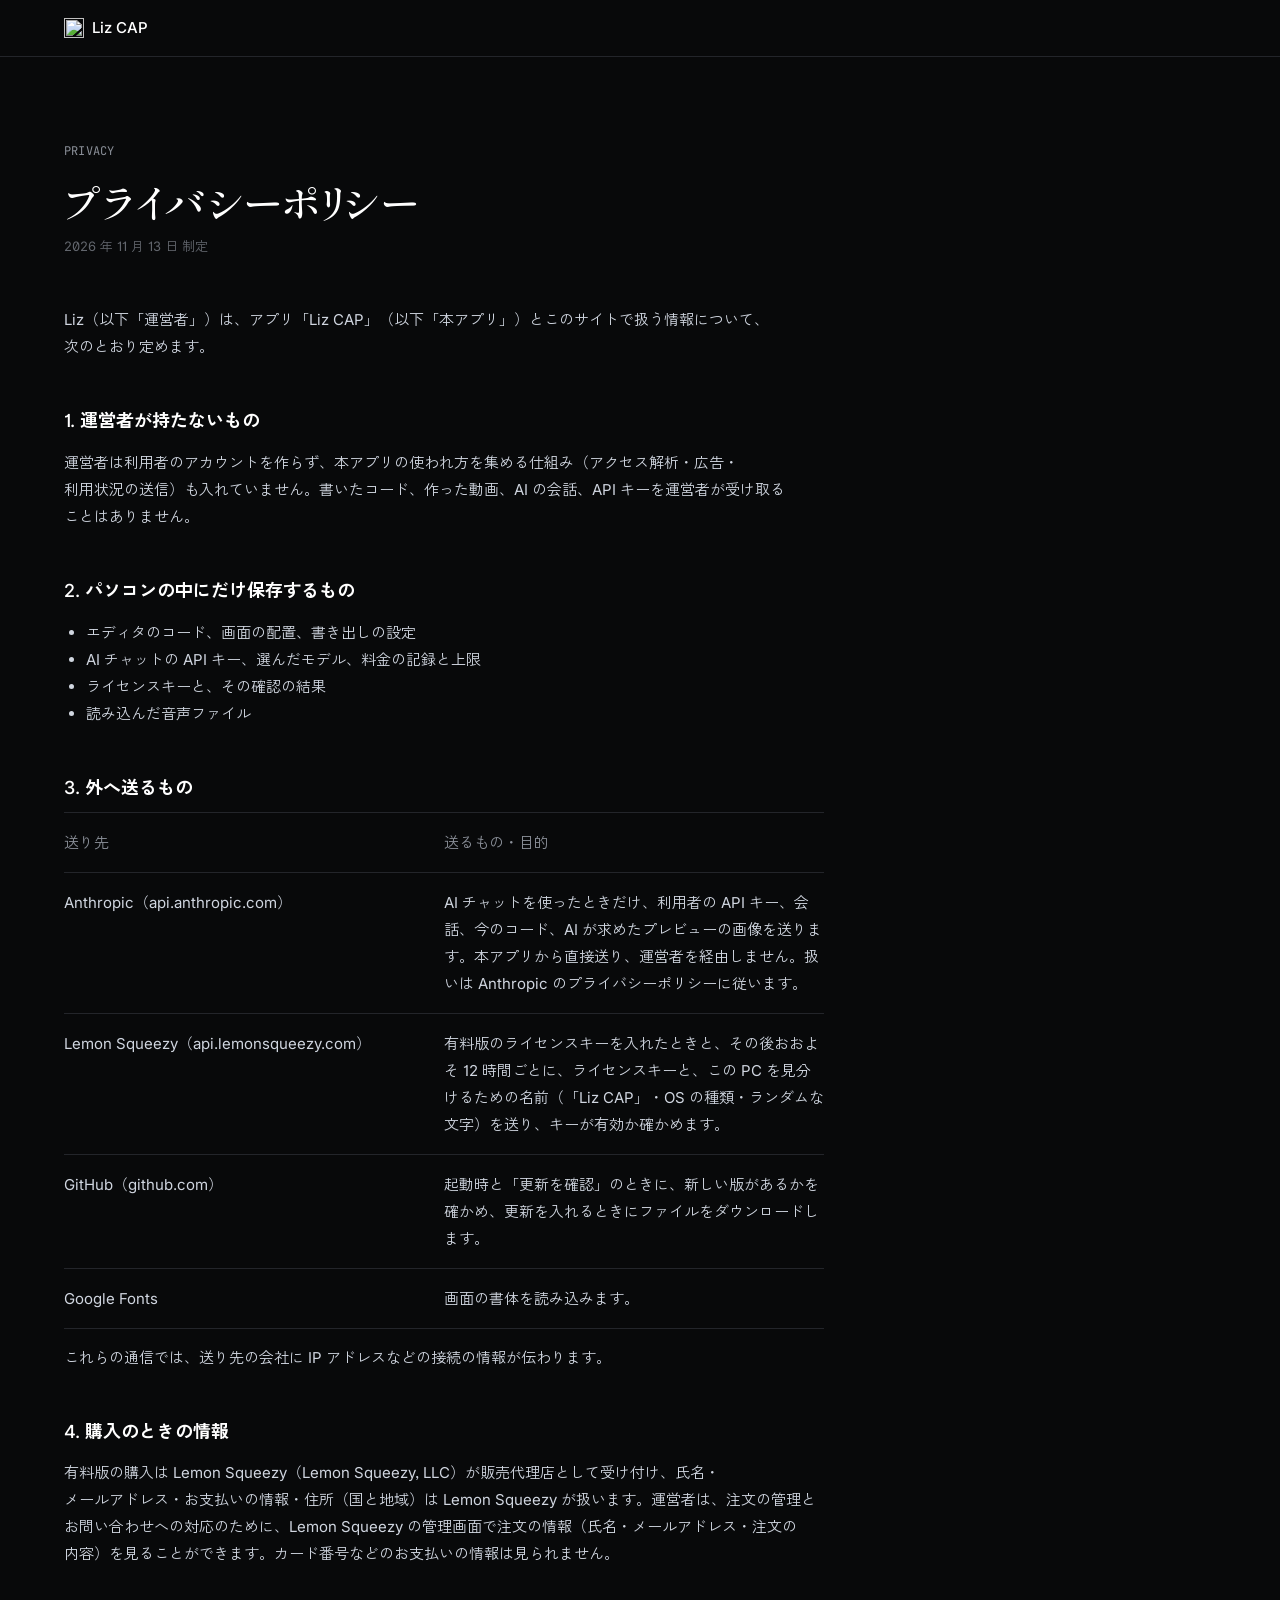
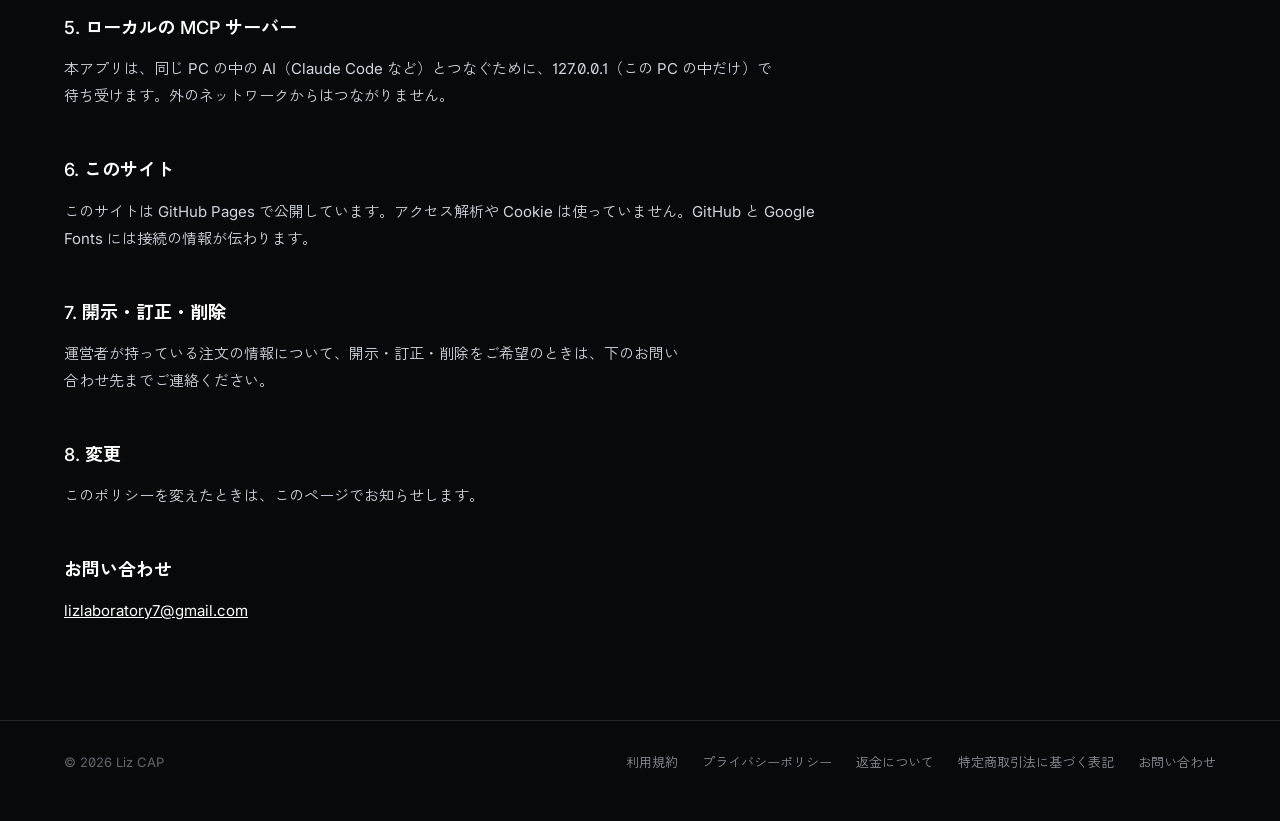
==== privacy.html @ 3ac9c541 "Update the site pooh9135/liz-code@2403e61d37c8bce7cf808c0dbe6a0fc1b975b790" ====
<!doctype html>
<html lang="ja">
<head>
  <meta charset="utf-8">
  <meta name="viewport" content="width=device-width, initial-scale=1">
  <title>プライバシーポリシー — Liz CAP</title>
  <link rel="icon" href="icon.png">
  <link rel="preconnect" href="https://fonts.googleapis.com">
  <link rel="preconnect" href="https://fonts.gstatic.com" crossorigin>
  <link href="https://fonts.googleapis.com/css2?family=Inter:wght@300..700&family=JetBrains+Mono:wght@400&family=Shippori+Mincho:wght@500&family=Zen+Kaku+Gothic+New:wght@400;500&display=swap" rel="stylesheet">
  <link rel="stylesheet" href="ui/tokens.css">
  <link rel="stylesheet" href="ui/components.css">
  <link rel="stylesheet" href="site.css">
</head>
<body>
  <header class="top">
    <div class="wrap">
      <a class="brand" href="./"><img src="icon.png" alt="">Liz CAP</a>
    </div>
  </header>
  <main class="wrap">
    <article class="doc">
      <span class="eyebrow">Privacy</span>
      <h1>プライバシーポリシー</h1>
      <p class="updated">2026 年 11 月 13 日 制定</p>
      <p>Liz（以下「運営者」）は、アプリ「Liz CAP」（以下「本アプリ」）とこのサイトで扱う情報について、次のとおり定めます。</p>

      <h2>1. 運営者が持たないもの</h2>
      <p>運営者は利用者のアカウントを作らず、本アプリの使われ方を集める仕組み（アクセス解析・広告・利用状況の送信）も入れていません。書いたコード、作った動画、AI の会話、API キーを運営者が受け取ることはありません。</p>

      <h2>2. パソコンの中にだけ保存するもの</h2>
      <ul>
        <li>エディタのコード、画面の配置、書き出しの設定</li>
        <li>AI チャットの API キー、選んだモデル、料金の記録と上限</li>
        <li>ライセンスキーと、その確認の結果</li>
        <li>読み込んだ音声ファイル</li>
      </ul>

      <h2>3. 外へ送るもの</h2>
      <table>
        <tr><th>送り先</th><th>送るもの・目的</th></tr>
        <tr><td>Anthropic（api.anthropic.com）</td><td>AI チャットを使ったときだけ、利用者の API キー、会話、今のコード、AI が求めたプレビューの画像を送ります。本アプリから直接送り、運営者を経由しません。扱いは Anthropic のプライバシーポリシーに従います。</td></tr>
        <tr><td>Lemon Squeezy（api.lemonsqueezy.com）</td><td>有料版のライセンスキーを入れたときと、その後おおよそ 12 時間ごとに、ライセンスキーと、この PC を見分けるための名前（「Liz CAP」・OS の種類・ランダムな文字）を送り、キーが有効か確かめます。</td></tr>
        <tr><td>GitHub（github.com）</td><td>起動時と「更新を確認」のときに、新しい版があるかを確かめ、更新を入れるときにファイルをダウンロードします。</td></tr>
        <tr><td>Google Fonts</td><td>画面の書体を読み込みます。</td></tr>
      </table>
      <p>これらの通信では、送り先の会社に IP アドレスなどの接続の情報が伝わります。</p>

      <h2>4. 購入のときの情報</h2>
      <p>有料版の購入は Lemon Squeezy（Lemon Squeezy, LLC）が販売代理店として受け付け、氏名・メールアドレス・お支払いの情報・住所（国と地域）は Lemon Squeezy が扱います。運営者は、注文の管理とお問い合わせへの対応のために、Lemon Squeezy の管理画面で注文の情報（氏名・メールアドレス・注文の内容）を見ることができます。カード番号などのお支払いの情報は見られません。</p>

      <h2>5. ローカルの MCP サーバー</h2>
      <p>本アプリは、同じ PC の中の AI（Claude Code など）とつなぐために、127.0.0.1（この PC の中だけ）で待ち受けます。外のネットワークからはつながりません。</p>

      <h2>6. このサイト</h2>
      <p>このサイトは GitHub Pages で公開しています。アクセス解析や Cookie は使っていません。GitHub と Google Fonts には接続の情報が伝わります。</p>

      <h2>7. 開示・訂正・削除</h2>
      <p>運営者が持っている注文の情報について、開示・訂正・削除をご希望のときは、下のお問い合わせ先までご連絡ください。</p>

      <h2>8. 変更</h2>
      <p>このポリシーを変えたときは、このページでお知らせします。</p>

      <h2>お問い合わせ</h2>
      <p><a href="mailto:lizlaboratory7@gmail.com">lizlaboratory7@gmail.com</a></p>
    </article>
  </main>
  <footer class="bottom">
    <div class="wrap">
      <span>© 2026 Liz CAP</span>
      <nav>
        <a href="terms.html">利用規約</a>
        <a href="privacy.html">プライバシーポリシー</a>
        <a href="refund.html">返金について</a>
        <a href="tokushoho.html">特定商取引法に基づく表記</a>
        <a href="mailto:lizlaboratory7@gmail.com">お問い合わせ</a>
      </nav>
    </div>
  </footer>
</body>
</html>
---- ui/tokens.css ----
/* Linear 風のデザイントークン（D:/Claudcode/UI/black_Linear/variables.css の写し）。
   ほぼ黒の地、紙のような白い文字、細い線。色のある部品は主ボタンのアシッドライムだけ。 */
:root {
  /* Colors */
  --color-void: #08090a;
  --color-carbon: #0f1011;
  --color-obsidian: #161718;
  --color-graphite: #23252a;
  --color-smoke: #383b3f;
  --color-ash: #62666d;
  --color-fog: #8a8f98;
  --color-mist: #d0d6e0;
  --color-bone: #e5e5e6;
  --color-paper: #ffffff;
  --color-acid-lime: #e4f222;
  --color-pulse-green: #27a644;
  --color-coral-red: #eb5757;
  --color-signal-teal: #02b8cc;
  --color-iris-violet: #6366f1;
  --color-lavender: #8b5cf6;

  /* Typography — Font Families */
  --font-inter-variable: 'Inter Variable', ui-sans-serif, system-ui, -apple-system, BlinkMacSystemFont, "Segoe UI", Roboto, sans-serif;
  --font-berkeley-mono: 'Berkeley Mono', ui-monospace, SFMono-Regular, Menlo, Monaco, Consolas, monospace;

  /* Typography — Scale */
  --text-caption: 13px;
  --leading-caption: 1.2;
  --text-body-sm: 15px;
  --leading-body-sm: 1.6;
  --tracking-body-sm: -0.165px;
  --text-body-lg: 20px;
  --leading-body-lg: 1.33;
  --tracking-body-lg: -0.24px;
  --text-subheading: 24px;
  --leading-subheading: 1.33;
  --tracking-subheading: -0.288px;
  --text-heading-sm: 32px;
  --leading-heading-sm: 1.13;
  --tracking-heading-sm: -0.704px;
  --text-heading: 48px;
  --leading-heading: 1;
  --tracking-heading: -1.056px;
  --text-heading-lg: 64px;
  --leading-heading-lg: 1;
  --tracking-heading-lg: -1.408px;
  --text-display: 72px;
  --leading-display: 1;
  --tracking-display: -1.584px;

  /* Typography — Weights */
  --font-weight-light: 300;
  --font-weight-regular: 400;
  --font-weight-w510: 510;
  --font-weight-w590: 590;

  /* Spacing */
  --spacing-unit: 4px;
  --spacing-4: 4px;
  --spacing-8: 8px;
  --spacing-12: 12px;
  --spacing-16: 16px;
  --spacing-20: 20px;
  --spacing-24: 24px;
  --spacing-28: 28px;
  --spacing-32: 32px;
  --spacing-36: 36px;
  --spacing-40: 40px;
  --spacing-48: 48px;
  --spacing-56: 56px;
  --spacing-64: 64px;
  --spacing-80: 80px;
  --spacing-96: 96px;
  --spacing-128: 128px;

  /* Layout */
  --page-max-width: 1200px;
  --section-gap: 96px;
  --card-padding: 24px;
  --element-gap: 8px;

  /* Border Radius */
  --radius-sm: 2px;
  --radius-md: 6px;
  --radius-xl: 12px;
  --radius-2xl: 16px;
  --radius-2xl-2: 22px;
  --radius-full: 400px;
  --radius-full-2: 9999px;

  /* Named Radii */
  --radius-cards: 12px;
  --radius-pills: 9999px;
  --radius-small: 2px;
  --radius-badges: 4px;
  --radius-inputs: 6px;
  --radius-buttons: 6px;

  /* Shadows */
  --shadow-sm: rgba(0, 0, 0, 0.4) 0px 2px 4px 0px;
  --shadow-md: rgba(0, 0, 0, 0.2) 0px 0px 12px 0px inset;
  --shadow-subtle: rgb(35, 37, 42) 0px 0px 0px 1px inset;
  --shadow-subtle-2: rgba(0, 0, 0, 0.2) 0px 0px 0px 1px;
  --shadow-subtle-3: rgba(0, 0, 0, 0.01) 0px 5px 2px 0px, rgba(0, 0, 0, 0.04) 0px 3px 2px 0px, rgba(0, 0, 0, 0.07) 0px 1px 1px 0px, rgba(0, 0, 0, 0.08) 0px 0px 1px 0px;
  --shadow-xl: rgba(8, 9, 10, 0.6) 0px 4px 32px 0px;
  --shadow-subtle-4: rgba(255, 255, 255, 0.03) 0px 0px 0px 1px inset, rgba(255, 255, 255, 0.04) 0px 1px 0px 0px inset, rgba(0, 0, 0, 0.6) 0px 0px 0px 1px, rgba(0, 0, 0, 0.1) 0px 4px 4px 0px;
  --shadow-subtle-5: rgba(0, 0, 0, 0.1) 0px 0px 0px 2px;

  /* Surfaces */
  --surface-void: #08090a;
  --surface-carbon: #0f1011;
  --surface-obsidian: #161718;
  --surface-slate: #23252a;
}
---- ui/components.css ----
/* 販売サイトの部品。色・余白は tokens.css（black_Linear）の値を使い、
   作りは Slash / Basedash / Factory / Hyperstudio / Freshman / Apple を参考にした：
   - 大きな見出しだけ明朝（細め）、それ以外は Inter。太字は使わない
   - 面は塗らず、1px の細い線だけで区切る。影・ぼかし・グラデーションは使わない
   - 明るいもの（白いボタン）は 1 画面に 1 つだけ。色は映像の中の数式・点の色だけ
   - 小さなラベルは等幅（番号つき） */

:root {
  --font-sans: 'Inter', 'Zen Kaku Gothic New', 'Yu Gothic UI', ui-sans-serif, system-ui, 'Segoe UI', sans-serif;
  --font-serif: 'Shippori Mincho', 'Yu Mincho', 'Hiragino Mincho ProN', ui-serif, serif;
  --font-mono: 'JetBrains Mono', 'Zen Kaku Gothic New', ui-monospace, SFMono-Regular, Consolas, monospace;
  --ease-enter: cubic-bezier(0.16, 1, 0.3, 1);
  --dur-fast: 150ms;
  --radius-frame: 10px;
}

/* ---- 土台 ---- */
html, body { background: var(--color-void); color: var(--color-mist); }
body {
  margin: 0; font-family: var(--font-sans); font-size: 16px; line-height: 1.5;
  font-feature-settings: "cv01", "ss03", "zero", "palt";
  -webkit-font-smoothing: antialiased; text-rendering: optimizeLegibility;
}
h1, h2, h3, p { word-break: auto-phrase; text-wrap: pretty; }   /* 日本語を文節の切れ目で折り返す */
::selection { background: var(--color-mist); color: var(--color-void); }
*::-webkit-scrollbar { width: 8px; height: 8px; }
*::-webkit-scrollbar-thumb { background: var(--color-graphite); border-radius: 4px; }
*::-webkit-scrollbar-track { background: transparent; }

/* ---- 文字 ---- */
.display, .headline { font-family: var(--font-serif); font-weight: 500; color: var(--color-paper); font-feature-settings: "palt"; }
.display  { font-size: var(--text-heading-lg); line-height: 1.12; letter-spacing: 0.01em; }
.headline { font-size: 40px; line-height: 1.3; letter-spacing: 0.01em; }
.mono     { font-family: var(--font-mono); letter-spacing: -0.013em; }
/* 番号つきの小さなラベル（01 / Features） */
.eyebrow  { font-family: var(--font-mono); font-size: 12px; letter-spacing: 0.02em; text-transform: uppercase; color: var(--color-fog); }

/* ---- ボタン：どれもピル形。白く塗るのは主ボタンだけ ---- */
.btn { display: inline-flex; align-items: center; justify-content: center; gap: 8px; padding: 10px 20px;
       border: 1px solid var(--color-smoke); border-radius: var(--radius-pills); background: transparent; color: var(--color-mist);
       font: 400 14px/1.4 var(--font-sans); text-decoration: none; cursor: pointer;
       transition: border-color var(--dur-fast) ease-out, background-color var(--dur-fast) ease-out, color var(--dur-fast) ease-out; }
.btn:hover, .btn:focus-visible { border-color: var(--color-fog); color: var(--color-paper); outline: none; }
.btn-primary { border-color: var(--color-paper); background: var(--color-paper); color: var(--color-void); font-weight: var(--font-weight-w510); }
.btn-primary:hover, .btn-primary:focus-visible { background: var(--color-bone); border-color: var(--color-bone); color: var(--color-void); }
.btn-ghost { border-color: transparent; padding-left: 4px; padding-right: 4px; }
.btn-ghost::after { content: "→"; transition: transform var(--dur-fast) ease-out; }
.btn-ghost:hover { border-color: transparent; }
.btn-ghost:hover::after { transform: translateX(3px); }

/* ---- 出てくるときの動き ---- */
.enter   { animation: ln-enter 420ms var(--ease-enter) both; }
.enter-2 { animation: ln-enter 520ms var(--ease-enter) 60ms both; }
.enter-3 { animation: ln-enter 620ms var(--ease-enter) 120ms both; }
@keyframes ln-enter { from { opacity: 0; transform: translateY(8px); } to { opacity: 1; transform: none; } }

@media (prefers-reduced-motion: reduce) {
  .enter, .enter-2, .enter-3 { animation: none; }
}
---- site.css ----
/* Liz CAP の紹介サイト。色・余白は ui/tokens.css（black_Linear）の値、部品は ui/components.css。 */

html { scroll-behavior: smooth; }
body { min-height: 100vh; }
a { color: inherit; }

.wrap { max-width: var(--page-max-width); margin: 0 auto; padding: 0 var(--spacing-24); box-sizing: border-box; }
.label { color: var(--color-fog); font-size: var(--text-caption); }

/* ---- 上の帯 ---- */
.top { position: sticky; top: 0; z-index: 10; background: var(--color-void); border-bottom: 1px solid var(--color-graphite); }
.top .wrap { display: flex; align-items: center; gap: var(--spacing-24); height: 56px; }
.brand { display: inline-flex; align-items: center; gap: var(--spacing-8); color: var(--color-paper); text-decoration: none;
         font-size: 15px; font-weight: var(--font-weight-w510); }
.brand img { width: 20px; height: 20px; }
.top nav { display: flex; align-items: center; gap: var(--spacing-24); margin-left: auto; }
.top nav a { color: var(--color-fog); font-size: var(--text-caption); text-decoration: none; transition: color var(--dur-fast) ease-out; }
.top nav a:hover { color: var(--color-paper); }

/* ---- 最初の面：Liz CAP で書き出した映像の上に文字を置く ---- */
.stage { position: relative; overflow: hidden; background: #000; border-bottom: 1px solid var(--color-graphite); }
.stage-video { position: absolute; inset: 0; width: 100%; height: 100%; object-fit: cover; object-position: center; pointer-events: none; }
.hero { position: relative; min-height: min(76vh, 680px); display: flex; flex-direction: column; justify-content: center;
        padding-top: var(--spacing-80); padding-bottom: var(--spacing-48); }
.hero .meta { margin: 0; font-family: var(--font-mono); font-size: 12px; color: var(--color-fog); }
.hero .display { margin: var(--spacing-20) 0 var(--spacing-24); }
.hero .lead { max-width: 30em; font-size: 16px; line-height: 1.75; color: var(--color-fog); margin: 0; }
.actions { display: flex; flex-wrap: wrap; align-items: center; gap: var(--spacing-16); margin-top: var(--spacing-40); }
.stage-note { position: relative; margin: 0 auto; padding-bottom: var(--spacing-24); font-family: var(--font-mono); font-size: 12px; color: var(--color-ash); }
.stage-note a { color: var(--color-fog); text-underline-offset: 3px; }
.stage-note a:hover { color: var(--color-paper); }

/* 画面写真 */
.shot { margin: var(--spacing-96) 0 0; }
.shot img { display: block; width: 100%; height: auto; border: 1px solid var(--color-graphite); border-radius: var(--radius-frame); box-sizing: border-box; }
.shot figcaption { margin-top: var(--spacing-12); color: var(--color-ash); font-size: var(--text-caption); }

/* ---- 節 ---- */
section { padding: var(--section-gap) 0 0; }
section > .wrap > .headline { margin: var(--spacing-16) 0 var(--spacing-48); max-width: 20em; }

/* 細い線で区切った枠（面は塗らない） */
.frame, .stats, .prices { display: grid; gap: 1px; background: var(--color-graphite); border: 1px solid var(--color-graphite);
                          border-radius: var(--radius-frame); overflow: hidden; }
.frame > *, .stats > *, .prices > * { background: var(--color-void); padding: var(--spacing-32); }
.frame { grid-template-columns: repeat(2, 1fr); }
.cell .no { display: block; margin-bottom: var(--spacing-24); font-family: var(--font-mono); font-size: 12px; color: var(--color-ash); }
.cell h3 { margin: 0 0 var(--spacing-8); font-size: 18px; line-height: 1.4; font-weight: var(--font-weight-w510); color: var(--color-paper); }
.cell p { margin: 0; color: var(--color-fog); font-size: var(--text-body-sm); line-height: 1.7; }
code { font-family: var(--font-mono); font-size: 0.86em; color: var(--color-mist); }

/* 速さ */
.stats { grid-template-columns: repeat(3, 1fr); }
.stat { display: flex; flex-direction: column; gap: var(--spacing-16); }
.stat .figure { font-family: var(--font-serif); font-weight: 500; font-size: 56px; line-height: 1; color: var(--color-paper); }
.stat .figure small { margin-left: 6px; font-size: 20px; color: var(--color-fog); }
.stat dl { display: grid; grid-template-columns: auto 1fr; gap: var(--spacing-4) var(--spacing-16); margin: var(--spacing-8) 0 0;
           font-family: var(--font-mono); font-size: 13px; }
.stat dt { color: var(--color-ash); }
.stat dd { margin: 0; color: var(--color-fog); }
.stat dd.win { color: var(--color-paper); }
.foot-note { margin: var(--spacing-16) 0 0; color: var(--color-ash); font-size: var(--text-caption); line-height: 1.7; }

/* 値段 */
.prices { grid-template-columns: repeat(2, 1fr); }
.price { display: flex; flex-direction: column; gap: var(--spacing-24); }
.price .amount { font-family: var(--font-serif); font-weight: 500; font-size: 48px; line-height: 1; color: var(--color-paper); }
.price .amount small { font-family: var(--font-sans); font-size: var(--text-body-sm); color: var(--color-fog); margin-left: var(--spacing-8); }
.price ul { margin: 0; padding: 0; list-style: none; display: grid; gap: var(--spacing-12); color: var(--color-mist); font-size: var(--text-body-sm); }
.price li { display: flex; gap: var(--spacing-12); align-items: baseline; }
.price li::before { content: "—"; flex: none; color: var(--color-ash); font-family: var(--font-mono); }
.price .btn { align-self: flex-start; margin-top: auto; }

/* よくある質問 */
.faq { border-top: 1px solid var(--color-graphite); }
.faq details { border-bottom: 1px solid var(--color-graphite); }
.faq summary { cursor: pointer; list-style: none; padding: var(--spacing-20) 0; color: var(--color-paper); font-size: 16px; }
.faq summary::-webkit-details-marker { display: none; }
.faq summary::after { content: "+"; float: right; color: var(--color-ash); font-family: var(--font-mono); }
.faq details[open] summary::after { content: "−"; }
.faq details p { margin: 0 0 var(--spacing-20); color: var(--color-fog); font-size: var(--text-body-sm); line-height: 1.75; max-width: 760px; }

/* ---- 下の帯 ---- */
.bottom { margin-top: var(--section-gap); border-top: 1px solid var(--color-graphite); }
.bottom .wrap { display: flex; flex-wrap: wrap; gap: var(--spacing-24); padding-top: var(--spacing-32); padding-bottom: var(--spacing-48);
                color: var(--color-ash); font-size: var(--text-caption); }
.bottom nav { display: flex; flex-wrap: wrap; gap: var(--spacing-24); margin-left: auto; }
.bottom a { color: var(--color-fog); text-decoration: none; }
.bottom a:hover { color: var(--color-paper); }

/* ---- 規約などの文書 ---- */
.doc { max-width: 760px; padding: var(--spacing-80) 0 0; }
.doc h1 { font-family: var(--font-serif); font-weight: 500; font-size: 40px; line-height: 1.25; letter-spacing: 0.01em;
          color: var(--color-paper); margin: var(--spacing-16) 0 var(--spacing-8); }
.doc .updated { color: var(--color-ash); font-size: var(--text-caption); margin: 0 0 var(--spacing-48); }
.doc h2 { font-size: 18px; line-height: 1.4; font-weight: var(--font-weight-w510); color: var(--color-paper); margin: var(--spacing-48) 0 var(--spacing-12); }
.doc p, .doc li { color: var(--color-mist); font-size: var(--text-body-sm); line-height: 1.8; }
.doc ul, .doc ol { padding-left: 1.4em; }
.doc a { color: var(--color-paper); }
.doc table { width: 100%; border-collapse: collapse; border-top: 1px solid var(--color-graphite); }
.doc th, .doc td { text-align: left; vertical-align: top; padding: var(--spacing-16) 0; border-bottom: 1px solid var(--color-graphite);
                   font-size: var(--text-body-sm); line-height: 1.8; }
.doc th { width: 30%; padding-right: var(--spacing-24); color: var(--color-fog); font-weight: var(--font-weight-regular); }
.doc td { color: var(--color-mist); }
.todo { color: var(--color-coral-red); }   /* 公開前に埋める所 */

@media (max-width: 980px) {
  .frame, .prices { grid-template-columns: 1fr; }
  .stats { grid-template-columns: 1fr; }
  .hero .display { font-size: var(--text-heading); }
  .top nav a:not(:last-child) { display: none; }
  .stage-video { object-position: 78% center; opacity: 0.3; }
  .doc th, .doc td { display: block; width: auto; padding: var(--spacing-8) 0; }
  .doc th { border-bottom: 0; padding-top: var(--spacing-16); }
}

@media (max-width: 560px) {
  .hero .display { font-size: 36px; }
  .headline, section > .wrap > .headline { font-size: 30px; }
  .doc h1 { font-size: 30px; }
  .frame > *, .stats > *, .prices > * { padding: var(--spacing-24); }
}
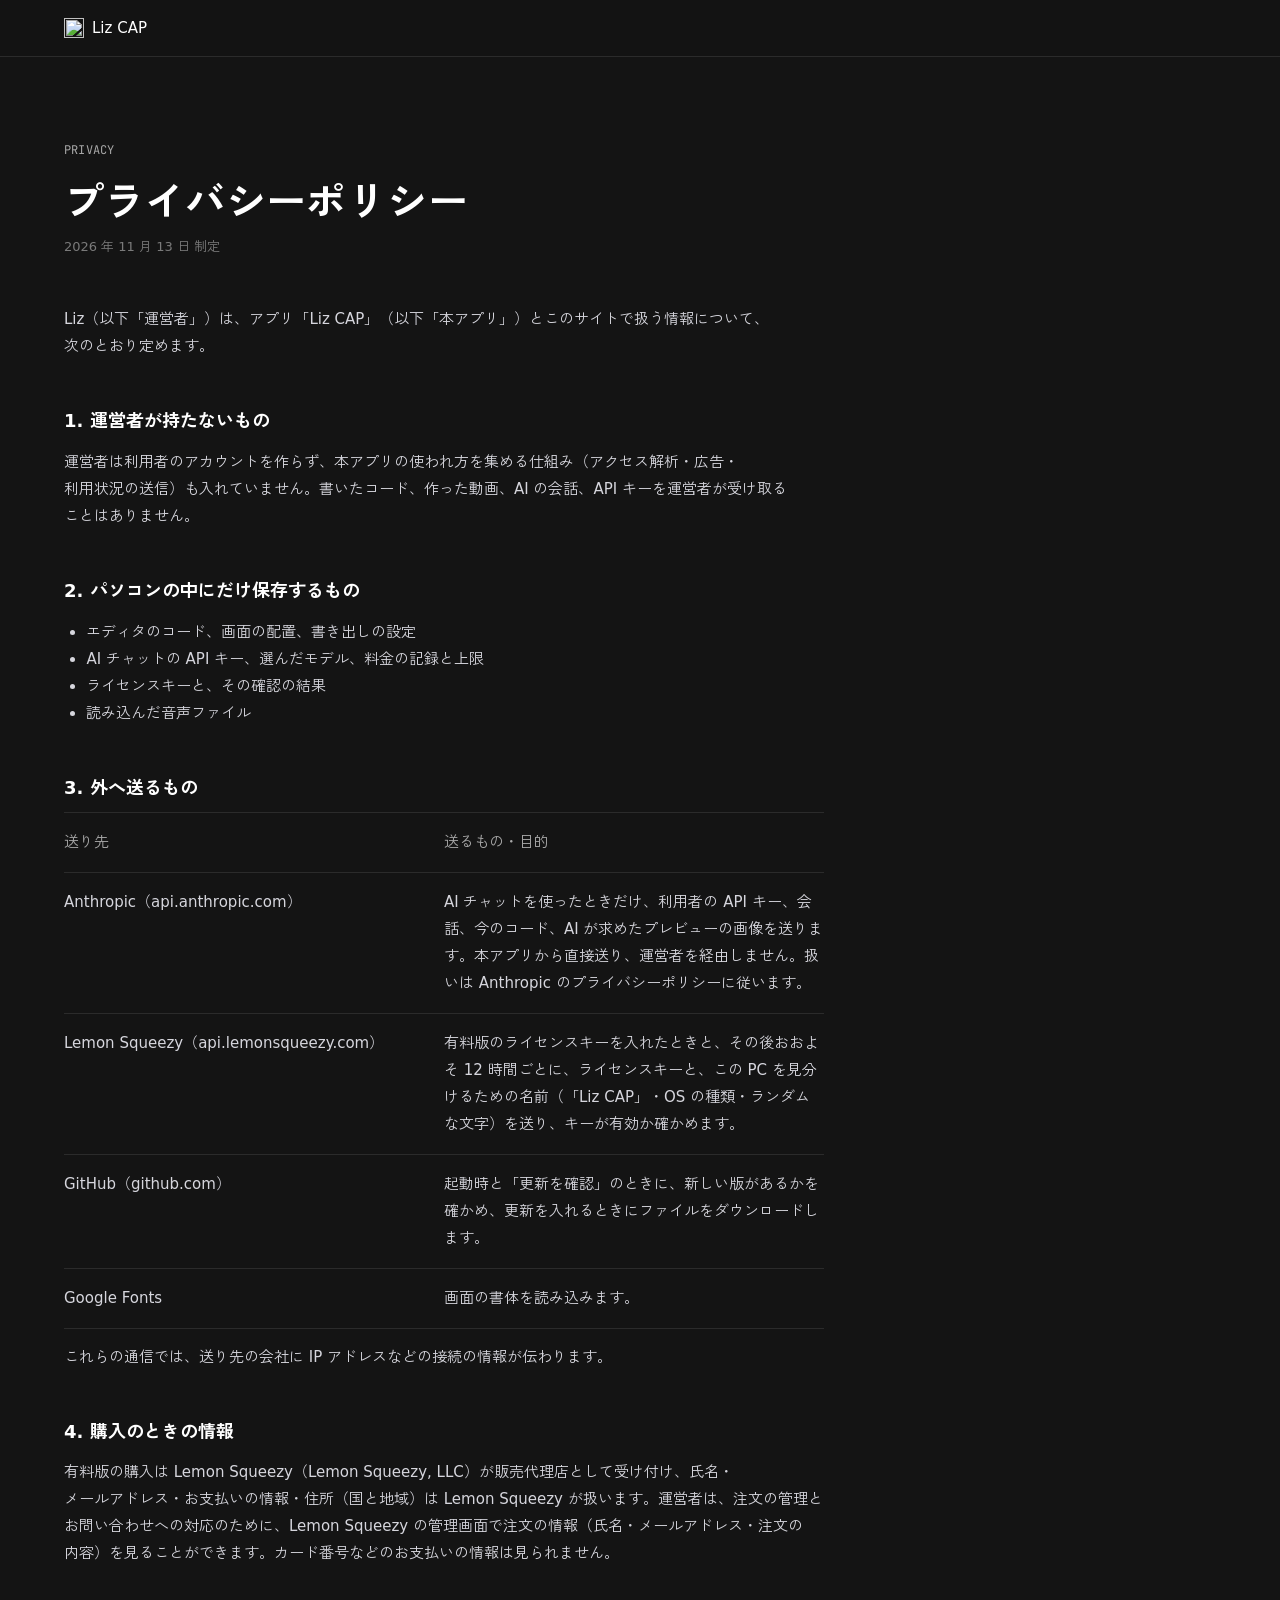
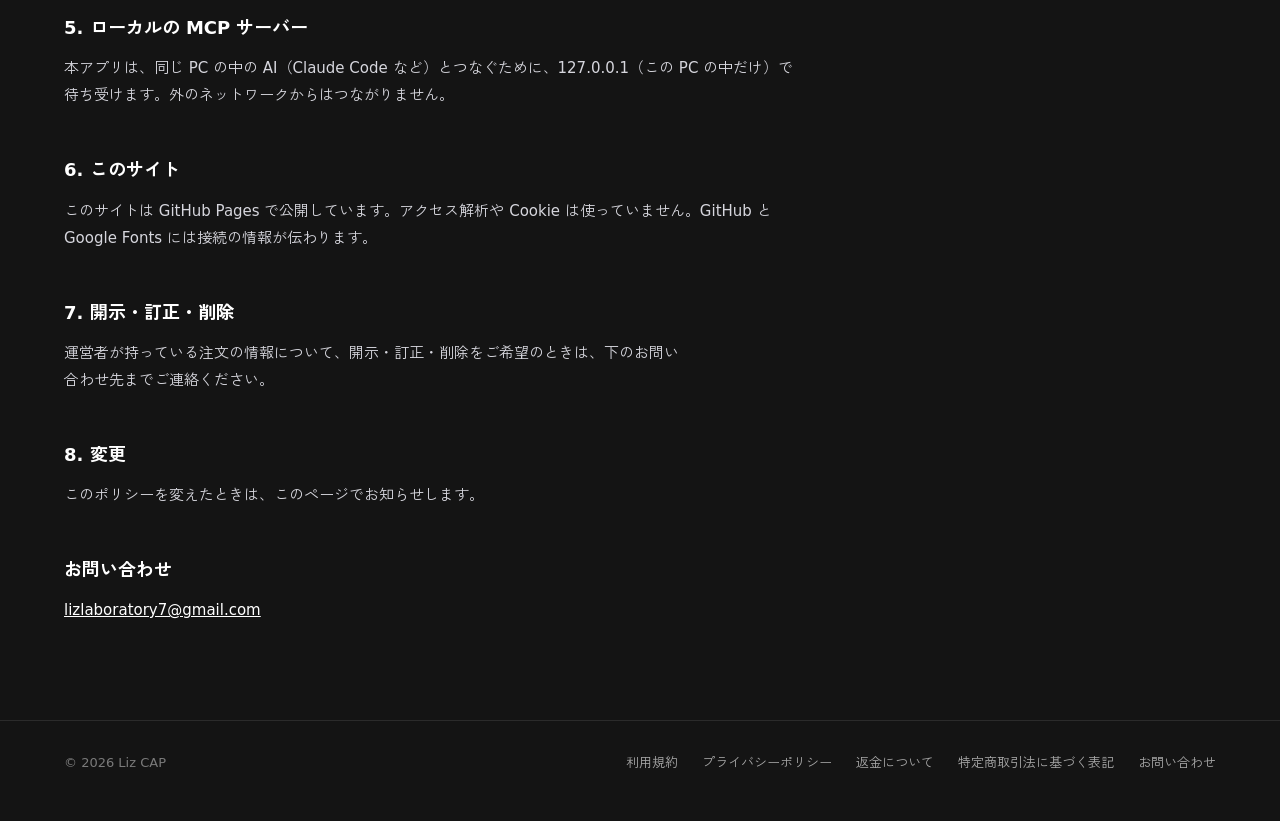
==== commit 3ea2e8c8: "Update the site pooh9135/liz-code@7e6745dd4931a91a93212e4310b130044436fce1" ====
--- a/privacy.html
+++ b/privacy.html
@@ -7,7 +7,7 @@
   <link rel="icon" href="icon.png">
   <link rel="preconnect" href="https://fonts.googleapis.com">
   <link rel="preconnect" href="https://fonts.gstatic.com" crossorigin>
-  <link href="https://fonts.googleapis.com/css2?family=Inter:wght@300..700&family=JetBrains+Mono:wght@400&family=Shippori+Mincho:wght@500&family=Zen+Kaku+Gothic+New:wght@400;500&display=swap" rel="stylesheet">
+  <link href="https://fonts.googleapis.com/css2?family=Inter:wght@300..700&family=JetBrains+Mono:wght@400&family=Zen+Kaku+Gothic+New:wght@400;500&display=swap" rel="stylesheet">
   <link rel="stylesheet" href="ui/tokens.css">
   <link rel="stylesheet" href="ui/components.css">
   <link rel="stylesheet" href="site.css">
--- a/ui/tokens.css
+++ b/ui/tokens.css
@@ -1,16 +1,16 @@
-/* Linear 風のデザイントークン（D:/Claudcode/UI/black_Linear/variables.css の写し）。
-   ほぼ黒の地、紙のような白い文字、細い線。色のある部品は主ボタンのアシッドライムだけ。 */
+/* 販売サイトのデザイントークン。アプリ（src/ui/tokens.css）と同じ、Cursor の既定の暗いテーマの灰色。
+   名前はもとにした black_Linear のまま（--color-void がページの地、--color-graphite が線）。 */
 :root {
   /* Colors */
-  --color-void: #08090a;
-  --color-carbon: #0f1011;
-  --color-obsidian: #161718;
-  --color-graphite: #23252a;
-  --color-smoke: #383b3f;
-  --color-ash: #62666d;
-  --color-fog: #8a8f98;
-  --color-mist: #d0d6e0;
-  --color-bone: #e5e5e6;
+  --color-void: #141414;      /* ページの地（アプリのパネルと同じ） */
+  --color-carbon: #181818;    /* 面（アプリのエディタと同じ） */
+  --color-obsidian: #1f1f1f;  /* 浮いた面 */
+  --color-graphite: #2b2b2b;  /* 1px の線 */
+  --color-smoke: #3c3c3c;
+  --color-ash: #7a7a7a;
+  --color-fog: #a8a8a8;
+  --color-mist: #d6d6dd;
+  --color-bone: #e4e4e4;
   --color-paper: #ffffff;
   --color-acid-lime: #e4f222;
   --color-pulse-green: #27a644;
@@ -107,8 +107,8 @@
   --shadow-subtle-5: rgba(0, 0, 0, 0.1) 0px 0px 0px 2px;
 
   /* Surfaces */
-  --surface-void: #08090a;
-  --surface-carbon: #0f1011;
-  --surface-obsidian: #161718;
-  --surface-slate: #23252a;
+  --surface-void: #141414;
+  --surface-carbon: #181818;
+  --surface-obsidian: #1f1f1f;
+  --surface-slate: #2b2b2b;
 }
--- a/ui/components.css
+++ b/ui/components.css
@@ -1,13 +1,12 @@
-/* 販売サイトの部品。色・余白は tokens.css（black_Linear）の値を使い、
-   作りは Slash / Basedash / Factory / Hyperstudio / Freshman / Apple を参考にした：
-   - 大きな見出しだけ明朝（細め）、それ以外は Inter。太字は使わない
-   - 面は塗らず、1px の細い線だけで区切る。影・ぼかし・グラデーションは使わない
-   - 明るいもの（白いボタン）は 1 画面に 1 つだけ。色は映像の中の数式・点の色だけ
+/* 販売サイトの部品。見た目はアプリと同じ Cursor の既定の暗いテーマに合わせる：
+   - 地は灰色（#141414）、面は少し明るい灰色（#181818）に 1px の線。角は 10px
+   - 文字は OS の文字（見出しも同じ書体の太め）。明朝は使わない
+   - ボタンは灰色で塗り、主なボタンだけ明るい灰色（1 画面に 1 つ）
    - 小さなラベルは等幅（番号つき） */
 
 :root {
-  --font-sans: 'Inter', 'Zen Kaku Gothic New', 'Yu Gothic UI', ui-sans-serif, system-ui, 'Segoe UI', sans-serif;
-  --font-serif: 'Shippori Mincho', 'Yu Mincho', 'Hiragino Mincho ProN', ui-serif, serif;
+  --font-sans: system-ui, 'Segoe UI', 'Yu Gothic UI', 'Hiragino Sans', 'Inter', 'Zen Kaku Gothic New', sans-serif;
+  --font-serif: var(--font-sans);   /* 見出しも本文と同じ書体（もとは明朝） */
   --font-mono: 'JetBrains Mono', 'Zen Kaku Gothic New', ui-monospace, SFMono-Regular, Consolas, monospace;
   --ease-enter: cubic-bezier(0.16, 1, 0.3, 1);
   --dur-fast: 150ms;
@@ -22,30 +21,31 @@
   -webkit-font-smoothing: antialiased; text-rendering: optimizeLegibility;
 }
 h1, h2, h3, p { word-break: auto-phrase; text-wrap: pretty; }   /* 日本語を文節の切れ目で折り返す */
-::selection { background: var(--color-mist); color: var(--color-void); }
-*::-webkit-scrollbar { width: 8px; height: 8px; }
-*::-webkit-scrollbar-thumb { background: var(--color-graphite); border-radius: 4px; }
+::selection { background: #264f78; color: inherit; }
+*::-webkit-scrollbar { width: 10px; height: 10px; }
+*::-webkit-scrollbar-thumb { background: rgba(121, 121, 121, 0.4); border: 2px solid transparent; background-clip: padding-box; border-radius: 6px; }
 *::-webkit-scrollbar-track { background: transparent; }
 
 /* ---- 文字 ---- */
-.display, .headline { font-family: var(--font-serif); font-weight: 500; color: var(--color-paper); font-feature-settings: "palt"; }
-.display  { font-size: var(--text-heading-lg); line-height: 1.12; letter-spacing: 0.01em; }
-.headline { font-size: 40px; line-height: 1.3; letter-spacing: 0.01em; }
+.display, .headline { font-family: var(--font-sans); font-weight: 600; color: var(--color-paper); font-feature-settings: "palt"; }
+.display  { font-size: var(--text-heading-lg); line-height: 1.15; letter-spacing: -0.01em; }
+.headline { font-size: 36px; line-height: 1.3; letter-spacing: -0.005em; }
 .mono     { font-family: var(--font-mono); letter-spacing: -0.013em; }
 /* 番号つきの小さなラベル（01 / Features） */
 .eyebrow  { font-family: var(--font-mono); font-size: 12px; letter-spacing: 0.02em; text-transform: uppercase; color: var(--color-fog); }
 
-/* ---- ボタン：どれもピル形。白く塗るのは主ボタンだけ ---- */
-.btn { display: inline-flex; align-items: center; justify-content: center; gap: 8px; padding: 10px 20px;
-       border: 1px solid var(--color-smoke); border-radius: var(--radius-pills); background: transparent; color: var(--color-mist);
-       font: 400 14px/1.4 var(--font-sans); text-decoration: none; cursor: pointer;
+/* ---- ボタン：アプリと同じく灰色で塗る。主ボタンだけ明るい灰色 ---- */
+.btn { display: inline-flex; align-items: center; justify-content: center; gap: 8px; padding: 9px 16px;
+       border: 1px solid transparent; border-radius: var(--radius-md); background: #2b2b2b; color: var(--color-bone);
+       font: 500 14px/1.4 var(--font-sans); text-decoration: none; cursor: pointer;
        transition: border-color var(--dur-fast) ease-out, background-color var(--dur-fast) ease-out, color var(--dur-fast) ease-out; }
-.btn:hover, .btn:focus-visible { border-color: var(--color-fog); color: var(--color-paper); outline: none; }
-.btn-primary { border-color: var(--color-paper); background: var(--color-paper); color: var(--color-void); font-weight: var(--font-weight-w510); }
-.btn-primary:hover, .btn-primary:focus-visible { background: var(--color-bone); border-color: var(--color-bone); color: var(--color-void); }
-.btn-ghost { border-color: transparent; padding-left: 4px; padding-right: 4px; }
+.btn:hover { background: #333333; color: var(--color-paper); }
+.btn:focus-visible { outline: 1px solid var(--color-smoke); outline-offset: 2px; }
+.btn-primary { background: var(--color-bone); color: #141414; }
+.btn-primary:hover, .btn-primary:focus-visible { background: var(--color-paper); color: #141414; }
+.btn-ghost { background: transparent; padding-left: 4px; padding-right: 4px; }
 .btn-ghost::after { content: "→"; transition: transform var(--dur-fast) ease-out; }
-.btn-ghost:hover { border-color: transparent; }
+.btn-ghost:hover { background: transparent; }
 .btn-ghost:hover::after { transform: translateX(3px); }
 
 /* ---- 出てくるときの動き ---- */
--- a/site.css
+++ b/site.css
@@ -1,4 +1,4 @@
-/* Liz CAP の紹介サイト。色・余白は ui/tokens.css（black_Linear）の値、部品は ui/components.css。 */
+/* Liz CAP の紹介サイト。色はアプリと同じ Cursor 風の灰色（ui/tokens.css）、部品は ui/components.css。 */
 
 html { scroll-behavior: smooth; }
 body { min-height: 100vh; }
@@ -8,7 +8,7 @@
 .label { color: var(--color-fog); font-size: var(--text-caption); }
 
 /* ---- 上の帯 ---- */
-.top { position: sticky; top: 0; z-index: 10; background: var(--color-void); border-bottom: 1px solid var(--color-graphite); }
+.top { position: sticky; top: 0; z-index: 10; background: rgba(20, 20, 20, 0.92); backdrop-filter: blur(12px); border-bottom: 1px solid var(--color-graphite); }
 .top .wrap { display: flex; align-items: center; gap: var(--spacing-24); height: 56px; }
 .brand { display: inline-flex; align-items: center; gap: var(--spacing-8); color: var(--color-paper); text-decoration: none;
          font-size: 15px; font-weight: var(--font-weight-w510); }
@@ -39,20 +39,19 @@
 section { padding: var(--section-gap) 0 0; }
 section > .wrap > .headline { margin: var(--spacing-16) 0 var(--spacing-48); max-width: 20em; }
 
-/* 細い線で区切った枠（面は塗らない） */
-.frame, .stats, .prices { display: grid; gap: 1px; background: var(--color-graphite); border: 1px solid var(--color-graphite);
-                          border-radius: var(--radius-frame); overflow: hidden; }
-.frame > *, .stats > *, .prices > * { background: var(--color-void); padding: var(--spacing-32); }
+/* 少し明るい灰色の面を 1px の線で囲む（アプリのパネルと同じ） */
+.frame, .stats, .prices { display: grid; gap: var(--spacing-12); }
+.frame > *, .stats > *, .prices > * { background: var(--color-carbon); border: 1px solid var(--color-graphite); border-radius: var(--radius-frame); padding: var(--spacing-32); }
 .frame { grid-template-columns: repeat(2, 1fr); }
 .cell .no { display: block; margin-bottom: var(--spacing-24); font-family: var(--font-mono); font-size: 12px; color: var(--color-ash); }
-.cell h3 { margin: 0 0 var(--spacing-8); font-size: 18px; line-height: 1.4; font-weight: var(--font-weight-w510); color: var(--color-paper); }
+.cell h3 { margin: 0 0 var(--spacing-8); font-size: 18px; line-height: 1.4; font-weight: 600; color: var(--color-paper); }
 .cell p { margin: 0; color: var(--color-fog); font-size: var(--text-body-sm); line-height: 1.7; }
-code { font-family: var(--font-mono); font-size: 0.86em; color: var(--color-mist); }
+code { font-family: var(--font-mono); font-size: 0.86em; color: #83d6c5; background: var(--color-obsidian); padding: 1px 5px; border-radius: 4px; }
 
 /* 速さ */
 .stats { grid-template-columns: repeat(3, 1fr); }
 .stat { display: flex; flex-direction: column; gap: var(--spacing-16); }
-.stat .figure { font-family: var(--font-serif); font-weight: 500; font-size: 56px; line-height: 1; color: var(--color-paper); }
+.stat .figure { font-family: var(--font-sans); font-weight: 600; font-size: 56px; line-height: 1; color: var(--color-paper); }
 .stat .figure small { margin-left: 6px; font-size: 20px; color: var(--color-fog); }
 .stat dl { display: grid; grid-template-columns: auto 1fr; gap: var(--spacing-4) var(--spacing-16); margin: var(--spacing-8) 0 0;
            font-family: var(--font-mono); font-size: 13px; }
@@ -64,7 +63,7 @@
 /* 値段 */
 .prices { grid-template-columns: repeat(2, 1fr); }
 .price { display: flex; flex-direction: column; gap: var(--spacing-24); }
-.price .amount { font-family: var(--font-serif); font-weight: 500; font-size: 48px; line-height: 1; color: var(--color-paper); }
+.price .amount { font-family: var(--font-sans); font-weight: 600; font-size: 48px; line-height: 1; color: var(--color-paper); }
 .price .amount small { font-family: var(--font-sans); font-size: var(--text-body-sm); color: var(--color-fog); margin-left: var(--spacing-8); }
 .price ul { margin: 0; padding: 0; list-style: none; display: grid; gap: var(--spacing-12); color: var(--color-mist); font-size: var(--text-body-sm); }
 .price li { display: flex; gap: var(--spacing-12); align-items: baseline; }
@@ -90,10 +89,10 @@
 
 /* ---- 規約などの文書 ---- */
 .doc { max-width: 760px; padding: var(--spacing-80) 0 0; }
-.doc h1 { font-family: var(--font-serif); font-weight: 500; font-size: 40px; line-height: 1.25; letter-spacing: 0.01em;
+.doc h1 { font-family: var(--font-sans); font-weight: 600; font-size: 40px; line-height: 1.25; letter-spacing: 0.01em;
           color: var(--color-paper); margin: var(--spacing-16) 0 var(--spacing-8); }
 .doc .updated { color: var(--color-ash); font-size: var(--text-caption); margin: 0 0 var(--spacing-48); }
-.doc h2 { font-size: 18px; line-height: 1.4; font-weight: var(--font-weight-w510); color: var(--color-paper); margin: var(--spacing-48) 0 var(--spacing-12); }
+.doc h2 { font-size: 18px; line-height: 1.4; font-weight: 600; color: var(--color-paper); margin: var(--spacing-48) 0 var(--spacing-12); }
 .doc p, .doc li { color: var(--color-mist); font-size: var(--text-body-sm); line-height: 1.8; }
 .doc ul, .doc ol { padding-left: 1.4em; }
 .doc a { color: var(--color-paper); }
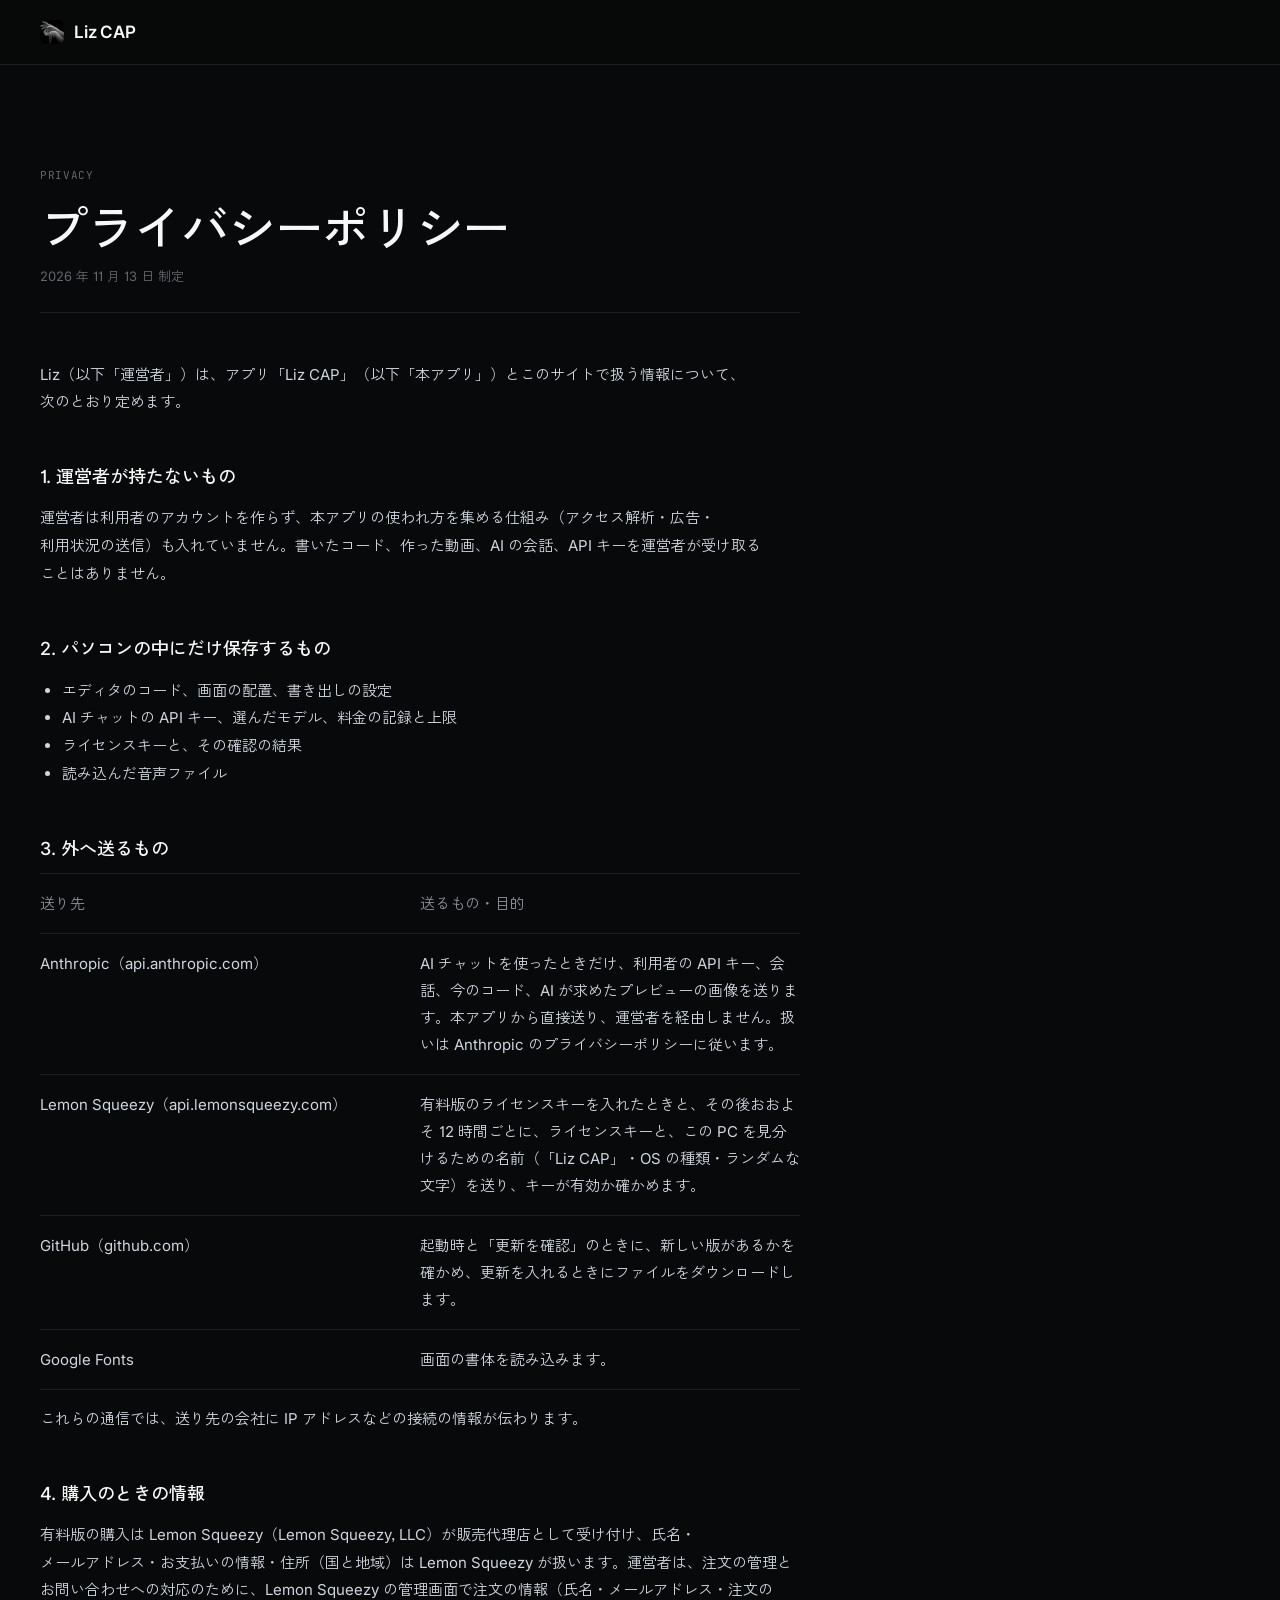
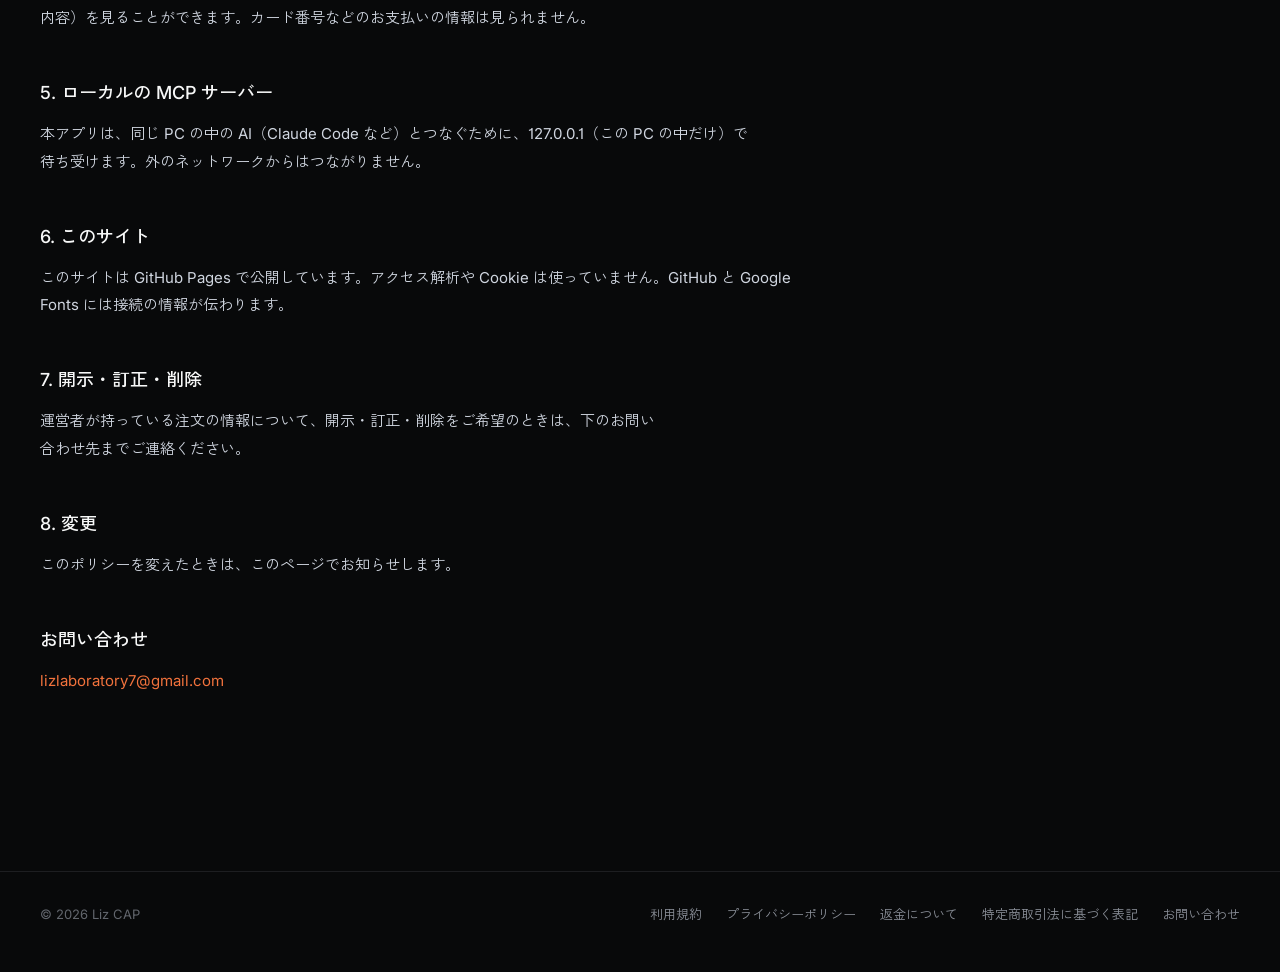
==== commit 9dea5554: "Update the site pooh9135/liz-code@dfad3fb9d6c3d91d1e1f7994606de2932ac7cfde" ====
--- a/privacy.html
+++ b/privacy.html
@@ -7,7 +7,7 @@
   <link rel="icon" href="icon.png">
   <link rel="preconnect" href="https://fonts.googleapis.com">
   <link rel="preconnect" href="https://fonts.gstatic.com" crossorigin>
-  <link href="https://fonts.googleapis.com/css2?family=Inter:wght@300..700&family=JetBrains+Mono:wght@400&family=Zen+Kaku+Gothic+New:wght@400;500&display=swap" rel="stylesheet">
+  <link href="https://fonts.googleapis.com/css2?family=Inter:wght@300..700&family=JetBrains+Mono:wght@400&family=Zen+Kaku+Gothic+New:wght@400;500;700&display=swap" rel="stylesheet">
   <link rel="stylesheet" href="ui/tokens.css">
   <link rel="stylesheet" href="ui/components.css">
   <link rel="stylesheet" href="site.css">
--- a/ui/tokens.css
+++ b/ui/tokens.css
@@ -1,114 +1,43 @@
-/* 販売サイトのデザイントークン。アプリ（src/ui/tokens.css）と同じ、Cursor の既定の暗いテーマの灰色。
-   名前はもとにした black_Linear のまま（--color-void がページの地、--color-graphite が線）。 */
+/* 販売サイトのデザイントークン（参考: linear.app と cursor.com の組み合わせ）。
+   linear.app から: ほぼ黒の地、大きく詰めた見出し、白と灰の 2 色の文、線画の図。
+   cursor.com から: 丸いボタン、文と映像を左右に置いたカード、オレンジの文中リンク。 */
 :root {
-  /* Colors */
-  --color-void: #141414;      /* ページの地（アプリのパネルと同じ） */
-  --color-carbon: #181818;    /* 面（アプリのエディタと同じ） */
-  --color-obsidian: #1f1f1f;  /* 浮いた面 */
-  --color-graphite: #2b2b2b;  /* 1px の線 */
-  --color-smoke: #3c3c3c;
-  --color-ash: #7a7a7a;
-  --color-fog: #a8a8a8;
-  --color-mist: #d6d6dd;
-  --color-bone: #e4e4e4;
-  --color-paper: #ffffff;
-  --color-acid-lime: #e4f222;
-  --color-pulse-green: #27a644;
-  --color-coral-red: #eb5757;
-  --color-signal-teal: #02b8cc;
-  --color-iris-violet: #6366f1;
-  --color-lavender: #8b5cf6;
+  /* 色 */
+  --color-bg: #08090a;          /* ページの地 */
+  --color-panel: #0f1011;       /* カードの地 */
+  --color-raised: #161718;      /* 浮いた面・2 番目のボタン */
+  --color-line: #1d1e21;        /* 1px の線 */
+  --color-line-strong: #2c2d31; /* 強めの線 */
+  --color-text: #f7f8f8;        /* 見出し・強い文字 */
+  --color-text-2: #d0d6e0;      /* 本文 */
+  --color-muted: #8a8f98;       /* 2 番目の文・ナビ */
+  --color-faint: #62666d;       /* 小さなラベル */
+  --color-button: #e6e6e6;      /* 主ボタン */
+  --color-link: #f2733d;        /* 文中のリンク */
 
-  /* Typography — Font Families */
-  --font-inter-variable: 'Inter Variable', ui-sans-serif, system-ui, -apple-system, BlinkMacSystemFont, "Segoe UI", Roboto, sans-serif;
-  --font-berkeley-mono: 'Berkeley Mono', ui-monospace, SFMono-Regular, Menlo, Monaco, Consolas, monospace;
+  /* 文字 */
+  --font-sans: 'Inter', 'Zen Kaku Gothic New', 'Yu Gothic UI', 'Hiragino Sans', sans-serif;   /* 英字は Inter、日本語は Zen Kaku Gothic New */
+  --font-mono: 'JetBrains Mono', ui-monospace, SFMono-Regular, Consolas, monospace;
 
-  /* Typography — Scale */
-  --text-caption: 13px;
-  --leading-caption: 1.2;
-  --text-body-sm: 15px;
-  --leading-body-sm: 1.6;
-  --tracking-body-sm: -0.165px;
-  --text-body-lg: 20px;
-  --leading-body-lg: 1.33;
-  --tracking-body-lg: -0.24px;
-  --text-subheading: 24px;
-  --leading-subheading: 1.33;
-  --tracking-subheading: -0.288px;
-  --text-heading-sm: 32px;
-  --leading-heading-sm: 1.13;
-  --tracking-heading-sm: -0.704px;
-  --text-heading: 48px;
-  --leading-heading: 1;
-  --tracking-heading: -1.056px;
-  --text-heading-lg: 64px;
-  --leading-heading-lg: 1;
-  --tracking-heading-lg: -1.408px;
-  --text-display: 72px;
-  --leading-display: 1;
-  --tracking-display: -1.584px;
-
-  /* Typography — Weights */
-  --font-weight-light: 300;
-  --font-weight-regular: 400;
-  --font-weight-w510: 510;
-  --font-weight-w590: 590;
-
-  /* Spacing */
-  --spacing-unit: 4px;
-  --spacing-4: 4px;
+  /* 間隔 */
   --spacing-8: 8px;
   --spacing-12: 12px;
   --spacing-16: 16px;
-  --spacing-20: 20px;
   --spacing-24: 24px;
-  --spacing-28: 28px;
   --spacing-32: 32px;
-  --spacing-36: 36px;
-  --spacing-40: 40px;
   --spacing-48: 48px;
-  --spacing-56: 56px;
   --spacing-64: 64px;
-  --spacing-80: 80px;
   --spacing-96: 96px;
-  --spacing-128: 128px;
 
-  /* Layout */
+  /* 配置 */
   --page-max-width: 1200px;
-  --section-gap: 96px;
-  --card-padding: 24px;
-  --element-gap: 8px;
+  --section-gap: 176px;
 
-  /* Border Radius */
-  --radius-sm: 2px;
-  --radius-md: 6px;
-  --radius-xl: 12px;
-  --radius-2xl: 16px;
-  --radius-2xl-2: 22px;
-  --radius-full: 400px;
-  --radius-full-2: 9999px;
+  /* 角 */
+  --radius-sm: 6px;
+  --radius-card: 12px;
+  --radius-pill: 9999px;
 
-  /* Named Radii */
-  --radius-cards: 12px;
-  --radius-pills: 9999px;
-  --radius-small: 2px;
-  --radius-badges: 4px;
-  --radius-inputs: 6px;
-  --radius-buttons: 6px;
-
-  /* Shadows */
-  --shadow-sm: rgba(0, 0, 0, 0.4) 0px 2px 4px 0px;
-  --shadow-md: rgba(0, 0, 0, 0.2) 0px 0px 12px 0px inset;
-  --shadow-subtle: rgb(35, 37, 42) 0px 0px 0px 1px inset;
-  --shadow-subtle-2: rgba(0, 0, 0, 0.2) 0px 0px 0px 1px;
-  --shadow-subtle-3: rgba(0, 0, 0, 0.01) 0px 5px 2px 0px, rgba(0, 0, 0, 0.04) 0px 3px 2px 0px, rgba(0, 0, 0, 0.07) 0px 1px 1px 0px, rgba(0, 0, 0, 0.08) 0px 0px 1px 0px;
-  --shadow-xl: rgba(8, 9, 10, 0.6) 0px 4px 32px 0px;
-  --shadow-subtle-4: rgba(255, 255, 255, 0.03) 0px 0px 0px 1px inset, rgba(255, 255, 255, 0.04) 0px 1px 0px 0px inset, rgba(0, 0, 0, 0.6) 0px 0px 0px 1px, rgba(0, 0, 0, 0.1) 0px 4px 4px 0px;
-  --shadow-subtle-5: rgba(0, 0, 0, 0.1) 0px 0px 0px 2px;
-
-  /* Surfaces */
-  --surface-void: #141414;
-  --surface-carbon: #181818;
-  --surface-obsidian: #1f1f1f;
-  --surface-slate: #2b2b2b;
-}+  --line: 1px solid var(--color-line);
+  --ease-enter: cubic-bezier(0.16, 1, 0.3, 1);
+}
--- a/ui/components.css
+++ b/ui/components.css
@@ -1,58 +1,55 @@
-/* 販売サイトの部品。見た目はアプリと同じ Cursor の既定の暗いテーマに合わせる：
-   - 地は灰色（#141414）、面は少し明るい灰色（#181818）に 1px の線。角は 10px
-   - 文字は OS の文字（見出しも同じ書体の太め）。明朝は使わない
-   - ボタンは灰色で塗り、主なボタンだけ明るい灰色（1 画面に 1 つ）
-   - 小さなラベルは等幅（番号つき） */
-
-:root {
-  --font-sans: system-ui, 'Segoe UI', 'Yu Gothic UI', 'Hiragino Sans', 'Inter', 'Zen Kaku Gothic New', sans-serif;
-  --font-serif: var(--font-sans);   /* 見出しも本文と同じ書体（もとは明朝） */
-  --font-mono: 'JetBrains Mono', 'Zen Kaku Gothic New', ui-monospace, SFMono-Regular, Consolas, monospace;
-  --ease-enter: cubic-bezier(0.16, 1, 0.3, 1);
-  --dur-fast: 150ms;
-  --radius-frame: 10px;
-}
+/* 販売サイトの部品（参考: linear.app + cursor.com）：
+   - 地はほぼ黒、面は 1px の線と少し明るい地で分ける
+   - 見出しは Inter 500 で大きく詰める。文は「白い 1 文 + 灰色の続き」の 2 色
+   - ボタンは丸く、主ボタンは明るい灰色、2 番目は暗い地に線
+   - 色は文中のリンクのオレンジだけ */
 
 /* ---- 土台 ---- */
-html, body { background: var(--color-void); color: var(--color-mist); }
+html, body { background: var(--color-bg); color: var(--color-muted); }
 body {
-  margin: 0; font-family: var(--font-sans); font-size: 16px; line-height: 1.5;
-  font-feature-settings: "cv01", "ss03", "zero", "palt";
+  margin: 0; font-family: var(--font-sans); font-size: 16px; line-height: 1.55;
+  font-feature-settings: "cv01", "ss03", "palt";
   -webkit-font-smoothing: antialiased; text-rendering: optimizeLegibility;
 }
 h1, h2, h3, p { word-break: auto-phrase; text-wrap: pretty; }   /* 日本語を文節の切れ目で折り返す */
-::selection { background: #264f78; color: inherit; }
+::selection { background: #3d4250; color: var(--color-text); }
 *::-webkit-scrollbar { width: 10px; height: 10px; }
-*::-webkit-scrollbar-thumb { background: rgba(121, 121, 121, 0.4); border: 2px solid transparent; background-clip: padding-box; border-radius: 6px; }
-*::-webkit-scrollbar-track { background: transparent; }
+*::-webkit-scrollbar-thumb { background: var(--color-line-strong); border: 3px solid var(--color-bg); border-radius: 10px; }
+*::-webkit-scrollbar-track { background: var(--color-bg); }
+code { font-family: var(--font-mono); font-size: 0.86em; color: var(--color-text); background: var(--color-raised);
+       border: var(--line); border-radius: 4px; padding: 1px 5px; }
 
 /* ---- 文字 ---- */
-.display, .headline { font-family: var(--font-sans); font-weight: 600; color: var(--color-paper); font-feature-settings: "palt"; }
-.display  { font-size: var(--text-heading-lg); line-height: 1.15; letter-spacing: -0.01em; }
-.headline { font-size: 36px; line-height: 1.3; letter-spacing: -0.005em; }
-.mono     { font-family: var(--font-mono); letter-spacing: -0.013em; }
-/* 番号つきの小さなラベル（01 / Features） */
-.eyebrow  { font-family: var(--font-mono); font-size: 12px; letter-spacing: 0.02em; text-transform: uppercase; color: var(--color-fog); }
+.display { margin: 0; color: var(--color-text); font-weight: 500; font-size: 64px; line-height: 1.06; letter-spacing: -0.022em; }
+.headline { margin: 0; color: var(--color-text); font-weight: 500; font-size: 44px; line-height: 1.12; letter-spacing: -0.02em; }
+.title { margin: 0; color: var(--color-text); font-weight: 500; font-size: 20px; line-height: 1.35; letter-spacing: -0.01em; }
+/* 白い 1 文 + 灰色の続き（linear.app の宣言文、cursor.com のカードの文） */
+.two-tone { color: var(--color-muted); }
+.two-tone b { color: var(--color-text); font-weight: inherit; }
+.label { font: 400 11px/1.4 var(--font-mono); letter-spacing: 0.06em; text-transform: uppercase; color: var(--color-faint); }
 
-/* ---- ボタン：アプリと同じく灰色で塗る。主ボタンだけ明るい灰色 ---- */
-.btn { display: inline-flex; align-items: center; justify-content: center; gap: 8px; padding: 9px 16px;
-       border: 1px solid transparent; border-radius: var(--radius-md); background: #2b2b2b; color: var(--color-bone);
-       font: 500 14px/1.4 var(--font-sans); text-decoration: none; cursor: pointer;
-       transition: border-color var(--dur-fast) ease-out, background-color var(--dur-fast) ease-out, color var(--dur-fast) ease-out; }
-.btn:hover { background: #333333; color: var(--color-paper); }
-.btn:focus-visible { outline: 1px solid var(--color-smoke); outline-offset: 2px; }
-.btn-primary { background: var(--color-bone); color: #141414; }
-.btn-primary:hover, .btn-primary:focus-visible { background: var(--color-paper); color: #141414; }
-.btn-ghost { background: transparent; padding-left: 4px; padding-right: 4px; }
-.btn-ghost::after { content: "→"; transition: transform var(--dur-fast) ease-out; }
-.btn-ghost:hover { background: transparent; }
-.btn-ghost:hover::after { transform: translateX(3px); }
+/* ---- リンク ---- */
+.link { color: var(--color-link); text-decoration: none; display: inline-flex; align-items: center; gap: 6px; }
+.link::after { content: "→"; transition: transform 150ms ease-out; }
+.link:hover::after { transform: translateX(3px); }
+
+/* ---- ボタン（丸い） ---- */
+.btn { display: inline-flex; align-items: center; justify-content: center; gap: 8px; height: 40px; padding: 0 20px; box-sizing: border-box;
+       border-radius: var(--radius-pill); font: 500 15px/1 var(--font-sans); text-decoration: none; cursor: pointer; white-space: nowrap;
+       border: 1px solid var(--color-line-strong); background: var(--color-raised); color: var(--color-text);
+       transition: background-color 150ms ease-out, border-color 150ms ease-out; }
+.btn:hover { background: #202124; border-color: #3a3b40; }
+.btn:focus-visible { outline: 2px solid var(--color-muted); outline-offset: 2px; }
+.btn-primary { background: var(--color-button); color: #08090a; border-color: var(--color-button); }
+.btn-primary:hover { background: #ffffff; border-color: #ffffff; }
+.btn-sm { height: 32px; padding: 0 14px; font-size: 13px; }
+.btn .ic { font-size: 14px; line-height: 1; }
 
 /* ---- 出てくるときの動き ---- */
-.enter   { animation: ln-enter 420ms var(--ease-enter) both; }
-.enter-2 { animation: ln-enter 520ms var(--ease-enter) 60ms both; }
-.enter-3 { animation: ln-enter 620ms var(--ease-enter) 120ms both; }
-@keyframes ln-enter { from { opacity: 0; transform: translateY(8px); } to { opacity: 1; transform: none; } }
+.enter   { animation: ln-enter 600ms var(--ease-enter) both; }
+.enter-2 { animation: ln-enter 700ms var(--ease-enter) 80ms both; }
+.enter-3 { animation: ln-enter 800ms var(--ease-enter) 160ms both; }
+@keyframes ln-enter { from { opacity: 0; transform: translateY(12px); filter: blur(4px); } to { opacity: 1; transform: none; filter: none; } }
 
 @media (prefers-reduced-motion: reduce) {
   .enter, .enter-2, .enter-3 { animation: none; }
--- a/site.css
+++ b/site.css
@@ -1,121 +1,181 @@
-/* Liz CAP の紹介サイト。色はアプリと同じ Cursor 風の灰色（ui/tokens.css）、部品は ui/components.css。 */
+/* 販売サイトの配置（色と部品は ui/tokens.css・ui/components.css。参考: linear.app + cursor.com） */
 
-html { scroll-behavior: smooth; }
-body { min-height: 100vh; }
+.wrap { max-width: var(--page-max-width); margin: 0 auto; padding: 0 var(--spacing-32); box-sizing: content-box; }
 a { color: inherit; }
 
-.wrap { max-width: var(--page-max-width); margin: 0 auto; padding: 0 var(--spacing-24); box-sizing: border-box; }
-.label { color: var(--color-fog); font-size: var(--text-caption); }
-
-/* ---- 上の帯 ---- */
-.top { position: sticky; top: 0; z-index: 10; background: rgba(20, 20, 20, 0.92); backdrop-filter: blur(12px); border-bottom: 1px solid var(--color-graphite); }
-.top .wrap { display: flex; align-items: center; gap: var(--spacing-24); height: 56px; }
-.brand { display: inline-flex; align-items: center; gap: var(--spacing-8); color: var(--color-paper); text-decoration: none;
-         font-size: 15px; font-weight: var(--font-weight-w510); }
-.brand img { width: 20px; height: 20px; }
-.top nav { display: flex; align-items: center; gap: var(--spacing-24); margin-left: auto; }
-.top nav a { color: var(--color-fog); font-size: var(--text-caption); text-decoration: none; transition: color var(--dur-fast) ease-out; }
-.top nav a:hover { color: var(--color-paper); }
-
-/* ---- 最初の面：Liz CAP で書き出した映像の上に文字を置く ---- */
-.stage { position: relative; overflow: hidden; background: #000; border-bottom: 1px solid var(--color-graphite); }
-.stage-video { position: absolute; inset: 0; width: 100%; height: 100%; object-fit: cover; object-position: center; pointer-events: none; }
-.hero { position: relative; min-height: min(76vh, 680px); display: flex; flex-direction: column; justify-content: center;
-        padding-top: var(--spacing-80); padding-bottom: var(--spacing-48); }
-.hero .meta { margin: 0; font-family: var(--font-mono); font-size: 12px; color: var(--color-fog); }
-.hero .display { margin: var(--spacing-20) 0 var(--spacing-24); }
-.hero .lead { max-width: 30em; font-size: 16px; line-height: 1.75; color: var(--color-fog); margin: 0; }
-.actions { display: flex; flex-wrap: wrap; align-items: center; gap: var(--spacing-16); margin-top: var(--spacing-40); }
-.stage-note { position: relative; margin: 0 auto; padding-bottom: var(--spacing-24); font-family: var(--font-mono); font-size: 12px; color: var(--color-ash); }
-.stage-note a { color: var(--color-fog); text-underline-offset: 3px; }
-.stage-note a:hover { color: var(--color-paper); }
-
-/* 画面写真 */
-.shot { margin: var(--spacing-96) 0 0; }
-.shot img { display: block; width: 100%; height: auto; border: 1px solid var(--color-graphite); border-radius: var(--radius-frame); box-sizing: border-box; }
-.shot figcaption { margin-top: var(--spacing-12); color: var(--color-ash); font-size: var(--text-caption); }
+/* ---- 上の帯（全幅の下線。linear.app） ---- */
+.top { position: sticky; top: 0; z-index: 20; background: rgba(8, 9, 10, 0.78); backdrop-filter: blur(14px); -webkit-backdrop-filter: blur(14px);
+       border-bottom: var(--line); }
+.top .wrap { display: flex; align-items: center; gap: var(--spacing-24); height: 64px; }
+.brand { display: inline-flex; align-items: center; gap: 10px; color: var(--color-text); text-decoration: none; font-weight: 600; font-size: 17px; letter-spacing: -0.01em; }
+.brand img { width: 24px; height: 24px; border-radius: 6px; }
+.top nav { display: flex; gap: var(--spacing-24); margin-left: auto; }
+.top nav a { color: var(--color-muted); text-decoration: none; font-size: 14px; }
+.top nav a:hover { color: var(--color-text); }
+.top .actions { display: flex; gap: var(--spacing-8); padding-left: var(--spacing-24); border-left: var(--line); }
 
 /* ---- 節 ---- */
-section { padding: var(--section-gap) 0 0; }
-section > .wrap > .headline { margin: var(--spacing-16) 0 var(--spacing-48); max-width: 20em; }
+main > section.wrap { margin-top: var(--section-gap); }   /* .wrap の margin より強く */
+.split-head { display: grid; grid-template-columns: 1fr 1fr; gap: var(--spacing-48); align-items: end; margin-bottom: var(--spacing-64); }
+.split-head p { margin: 0; font-size: 18px; line-height: 1.6; max-width: 520px; }
+.split-head .link { margin-top: var(--spacing-16); font-size: 15px; }
 
-/* 少し明るい灰色の面を 1px の線で囲む（アプリのパネルと同じ） */
-.frame, .stats, .prices { display: grid; gap: var(--spacing-12); }
-.frame > *, .stats > *, .prices > * { background: var(--color-carbon); border: 1px solid var(--color-graphite); border-radius: var(--radius-frame); padding: var(--spacing-32); }
-.frame { grid-template-columns: repeat(2, 1fr); }
-.cell .no { display: block; margin-bottom: var(--spacing-24); font-family: var(--font-mono); font-size: 12px; color: var(--color-ash); }
-.cell h3 { margin: 0 0 var(--spacing-8); font-size: 18px; line-height: 1.4; font-weight: 600; color: var(--color-paper); }
-.cell p { margin: 0; color: var(--color-fog); font-size: var(--text-body-sm); line-height: 1.7; }
-code { font-family: var(--font-mono); font-size: 0.86em; color: #83d6c5; background: var(--color-obsidian); padding: 1px 5px; border-radius: 4px; }
+/* ---- 最初の面: 大きな見出し（linear.app）+ 丸いボタン（cursor.com） ---- */
+.wrap.hero { padding-top: 152px; }
+.hero .display { max-width: 900px; }
+.hero-row { display: flex; align-items: flex-end; justify-content: space-between; gap: var(--spacing-32); margin-top: var(--spacing-32); }
+.hero .lead { margin: 0; max-width: 560px; font-size: 18px; line-height: 1.6; }
+.hero .new { color: var(--color-muted); text-decoration: none; font-size: 15px; white-space: nowrap; }
+.hero .new b { color: var(--color-text); font-weight: 600; margin-right: 8px; }
+.hero .new:hover { color: var(--color-text); }
+.hero .actions { display: flex; flex-wrap: wrap; gap: var(--spacing-12); margin-top: var(--spacing-32); }
 
-/* 速さ */
-.stats { grid-template-columns: repeat(3, 1fr); }
-.stat { display: flex; flex-direction: column; gap: var(--spacing-16); }
-.stat .figure { font-family: var(--font-sans); font-weight: 600; font-size: 56px; line-height: 1; color: var(--color-paper); }
-.stat .figure small { margin-left: 6px; font-size: 20px; color: var(--color-fog); }
-.stat dl { display: grid; grid-template-columns: auto 1fr; gap: var(--spacing-4) var(--spacing-16); margin: var(--spacing-8) 0 0;
-           font-family: var(--font-mono); font-size: 13px; }
-.stat dt { color: var(--color-ash); }
-.stat dd { margin: 0; color: var(--color-fog); }
-.stat dd.win { color: var(--color-paper); }
-.foot-note { margin: var(--spacing-16) 0 0; color: var(--color-ash); font-size: var(--text-caption); line-height: 1.7; }
+/* 製品の画面: Liz CAP で描いた映像を背景に、アプリの窓を置く（cursor.com の絵の上の窓） */
+.stage { position: relative; margin-top: 72px; border-radius: var(--radius-card); overflow: hidden; border: var(--line);
+         aspect-ratio: 16 / 9.4; background: #050506; isolation: isolate; }
+.stage::before { content: ""; position: absolute; inset: 0; z-index: 1; pointer-events: none;
+                 background: radial-gradient(120% 70% at 50% 0%, rgba(255, 255, 255, 0.07), transparent 60%),
+                             linear-gradient(180deg, transparent 55%, rgba(8, 9, 10, 0.9)); }
+.stage > video { position: absolute; inset: 0; width: 100%; height: 100%; object-fit: cover; opacity: 0.55; filter: saturate(0.9); }
+.window { position: absolute; z-index: 2; left: 8%; right: 8%; top: 9%; border-radius: 10px; overflow: hidden;
+          border: 1px solid rgba(255, 255, 255, 0.12); background: #181818;
+          box-shadow: 0 40px 80px rgba(0, 0, 0, 0.6), 0 0 0 1px rgba(0, 0, 0, 0.6); }
+.window img { display: block; width: 100%; height: auto; }
 
-/* 値段 */
-.prices { grid-template-columns: repeat(2, 1fr); }
-.price { display: flex; flex-direction: column; gap: var(--spacing-24); }
-.price .amount { font-family: var(--font-sans); font-weight: 600; font-size: 48px; line-height: 1; color: var(--color-paper); }
-.price .amount small { font-family: var(--font-sans); font-size: var(--text-body-sm); color: var(--color-fog); margin-left: var(--spacing-8); }
-.price ul { margin: 0; padding: 0; list-style: none; display: grid; gap: var(--spacing-12); color: var(--color-mist); font-size: var(--text-body-sm); }
-.price li { display: flex; gap: var(--spacing-12); align-items: baseline; }
-.price li::before { content: "—"; flex: none; color: var(--color-ash); font-family: var(--font-mono); }
-.price .btn { align-self: flex-start; margin-top: auto; }
+/* ---- 宣言（白い 1 文 + 灰色の続き。linear.app） ---- */
+.statement > p { margin: 0; max-width: 1000px; font-size: 34px; line-height: 1.3; letter-spacing: -0.018em; font-weight: 500; }
 
-/* よくある質問 */
-.faq { border-top: 1px solid var(--color-graphite); }
-.faq details { border-bottom: 1px solid var(--color-graphite); }
-.faq summary { cursor: pointer; list-style: none; padding: var(--spacing-20) 0; color: var(--color-paper); font-size: 16px; }
+/* ---- 線画の図 3 つ（縦の線で区切る。linear.app の FIG） ---- */
+.figs { display: grid; grid-template-columns: repeat(3, 1fr); margin-top: var(--spacing-96); border-top: var(--line); }
+.figs > div { padding: var(--spacing-24) var(--spacing-32) 0; border-left: var(--line); }
+.figs > div:first-child { border-left: 0; padding-left: 0; }
+.figs img { display: block; width: 100%; max-width: 300px; height: auto; margin: var(--spacing-24) auto var(--spacing-32); }
+.figs h3 { margin: 0 0 6px; color: var(--color-text); font-size: 15px; font-weight: 500; }
+.figs p { margin: 0; font-size: 15px; line-height: 1.6; }
+
+/* ---- できること: 文と映像を左右に置いたカード（cursor.com） ---- */
+.rows { display: grid; gap: var(--spacing-24); }
+.row { display: grid; grid-template-columns: 1fr 1.7fr; align-items: center; gap: var(--spacing-32);
+       background: var(--color-panel); border: var(--line); border-radius: var(--radius-card); padding: var(--spacing-12); }
+.row.flip { grid-template-columns: 1.7fr 1fr; }
+.row.flip .text { order: 2; }
+.row .text { padding: var(--spacing-32); }
+.row .text p { margin: 0; font-size: 19px; line-height: 1.5; letter-spacing: -0.01em; }
+.row .text .note { margin-top: var(--spacing-16); font-size: 14px; line-height: 1.6; color: var(--color-faint); letter-spacing: 0; }
+.row .link { margin-top: var(--spacing-24); font-size: 15px; }
+.row .media { position: relative; aspect-ratio: 16 / 9; border-radius: 8px; overflow: hidden; background: #0b0b0c; border: var(--line); }
+.row .media video { position: absolute; inset: 0; width: 100%; height: 100%; object-fit: cover; }
+
+/* ---- 速さ: 縦の線で区切った 3 つの数字 ---- */
+.stats { display: grid; grid-template-columns: repeat(3, 1fr); border-top: var(--line); border-bottom: var(--line); }
+.stat { padding: var(--spacing-32); border-left: var(--line); display: flex; flex-direction: column; gap: var(--spacing-16); }
+.stat:first-child { border-left: 0; padding-left: 0; }
+.stat .figure { color: var(--color-text); font-size: 56px; font-weight: 500; letter-spacing: -0.03em; line-height: 1; }
+.stat .figure small { font-size: 20px; color: var(--color-muted); margin-left: 4px; letter-spacing: 0; }
+.stat .what { color: var(--color-text-2); font-size: 15px; }
+.stat dl { display: grid; grid-template-columns: 1fr auto; margin: 0; font-size: 13px; }
+.stat dt, .stat dd { margin: 0; padding: 6px 0; border-top: var(--line); }
+.stat dd { text-align: right; }
+.stat dd.win { color: var(--color-text); }
+.bars { display: grid; gap: 6px; }
+.bar { display: block; height: 3px; border-radius: 3px; width: 0; transition: width 1200ms var(--ease-enter); }
+.bar.m { background: var(--color-line-strong); }
+.bar.l { background: var(--color-text); min-width: 3px; }
+.stat.in .bar { width: var(--w); }
+.foot-note { margin: var(--spacing-24) 0 0; font-size: 12px; color: var(--color-faint); line-height: 1.6; }
+
+/* ---- 料金 ---- */
+.prices { display: grid; grid-template-columns: 1fr 1fr; gap: var(--spacing-16); }
+.price { display: flex; flex-direction: column; gap: var(--spacing-16); padding: var(--spacing-32); background: var(--color-panel); border: var(--line); border-radius: var(--radius-card); }
+.price .name { color: var(--color-text); font-weight: 500; }
+.price .amount { color: var(--color-text); font-size: 48px; font-weight: 500; letter-spacing: -0.03em; line-height: 1; }
+.price .amount small { font-size: 14px; color: var(--color-muted); margin-left: 6px; letter-spacing: 0; font-weight: 400; }
+.price ul { margin: 0 0 var(--spacing-8); padding: 0; list-style: none; display: grid; gap: 10px; font-size: 15px; color: var(--color-text-2); }
+.price li { position: relative; padding-left: 22px; line-height: 1.55; }
+.price li::before { content: ""; position: absolute; left: 2px; top: 0.5em; width: 9px; height: 5px; border-left: 1.5px solid var(--color-muted); border-bottom: 1.5px solid var(--color-muted); transform: rotate(-45deg); }
+.price .btn { margin-top: auto; align-self: flex-start; }
+.price.is-paid { background: linear-gradient(180deg, #141517, var(--color-panel) 60%); border-color: var(--color-line-strong); }
+
+/* ---- よくある質問: 左に見出し、右に一覧（linear.app） ---- */
+.faq-grid { display: grid; grid-template-columns: 1fr 1.6fr; gap: var(--spacing-48); }
+.faq-grid .side p { margin: var(--spacing-16) 0 0; font-size: 16px; }
+.faq { border-top: var(--line); }
+.faq details { border-bottom: var(--line); }
+.faq summary { list-style: none; cursor: pointer; display: flex; align-items: center; justify-content: space-between; gap: var(--spacing-16);
+               padding: 20px 0; color: var(--color-text); font-weight: 500; }
 .faq summary::-webkit-details-marker { display: none; }
-.faq summary::after { content: "+"; float: right; color: var(--color-ash); font-family: var(--font-mono); }
-.faq details[open] summary::after { content: "−"; }
-.faq details p { margin: 0 0 var(--spacing-20); color: var(--color-fog); font-size: var(--text-body-sm); line-height: 1.75; max-width: 760px; }
+.faq summary::after { content: "+"; color: var(--color-faint); font-size: 20px; line-height: 1; transition: transform 200ms ease-out; }
+.faq details[open] summary::after { transform: rotate(45deg); }
+.faq details p { margin: 0; padding: 0 0 var(--spacing-24); line-height: 1.75; max-width: 680px; }
+.faq a, .side a { color: var(--color-link); text-decoration: none; }
 
-/* ---- 下の帯 ---- */
-.bottom { margin-top: var(--section-gap); border-top: 1px solid var(--color-graphite); }
-.bottom .wrap { display: flex; flex-wrap: wrap; gap: var(--spacing-24); padding-top: var(--spacing-32); padding-bottom: var(--spacing-48);
-                color: var(--color-ash); font-size: var(--text-caption); }
+/* ---- 最後の呼びかけ ---- */
+.cta { text-align: center; }
+.cta .display { font-size: 56px; }
+.cta p { margin: var(--spacing-16) auto 0; max-width: 520px; font-size: 18px; }
+.cta .actions { display: flex; justify-content: center; flex-wrap: wrap; gap: var(--spacing-12); margin-top: var(--spacing-32); }
+
+/* ---- 下 ---- */
+.bottom { margin-top: var(--section-gap); border-top: var(--line); }
+.bottom .wrap { display: flex; flex-wrap: wrap; align-items: center; gap: var(--spacing-24); padding-top: var(--spacing-32); padding-bottom: var(--spacing-48); font-size: 13px; color: var(--color-faint); }
 .bottom nav { display: flex; flex-wrap: wrap; gap: var(--spacing-24); margin-left: auto; }
-.bottom a { color: var(--color-fog); text-decoration: none; }
-.bottom a:hover { color: var(--color-paper); }
+.bottom a { color: var(--color-muted); text-decoration: none; }
+.bottom a:hover { color: var(--color-text); }
 
-/* ---- 規約などの文書 ---- */
-.doc { max-width: 760px; padding: var(--spacing-80) 0 0; }
-.doc h1 { font-family: var(--font-sans); font-weight: 600; font-size: 40px; line-height: 1.25; letter-spacing: 0.01em;
-          color: var(--color-paper); margin: var(--spacing-16) 0 var(--spacing-8); }
-.doc .updated { color: var(--color-ash); font-size: var(--text-caption); margin: 0 0 var(--spacing-48); }
-.doc h2 { font-size: 18px; line-height: 1.4; font-weight: 600; color: var(--color-paper); margin: var(--spacing-48) 0 var(--spacing-12); }
-.doc p, .doc li { color: var(--color-mist); font-size: var(--text-body-sm); line-height: 1.8; }
+/* ---- 規約などの文書ページ ---- */
+.doc { max-width: 760px; padding: var(--spacing-96) 0 0; }
+.doc .eyebrow { font: 400 11px/1.4 var(--font-mono); letter-spacing: 0.06em; text-transform: uppercase; color: var(--color-faint); }
+.doc h1 { font: 500 48px/1.12 var(--font-sans); letter-spacing: -0.022em; color: var(--color-text); margin: var(--spacing-16) 0 var(--spacing-8); }
+.doc .updated { color: var(--color-faint); font-size: 13px; margin: 0 0 var(--spacing-48); padding-bottom: var(--spacing-24); border-bottom: var(--line); }
+.doc h2 { font-size: 18px; line-height: 1.4; font-weight: 500; color: var(--color-text); margin: var(--spacing-48) 0 var(--spacing-12); }
+.doc p, .doc li { color: var(--color-text-2); font-size: 15px; line-height: 1.85; }
 .doc ul, .doc ol { padding-left: 1.4em; }
-.doc a { color: var(--color-paper); }
-.doc table { width: 100%; border-collapse: collapse; border-top: 1px solid var(--color-graphite); }
-.doc th, .doc td { text-align: left; vertical-align: top; padding: var(--spacing-16) 0; border-bottom: 1px solid var(--color-graphite);
-                   font-size: var(--text-body-sm); line-height: 1.8; }
-.doc th { width: 30%; padding-right: var(--spacing-24); color: var(--color-fog); font-weight: var(--font-weight-regular); }
-.doc td { color: var(--color-mist); }
-.todo { color: var(--color-coral-red); }   /* 公開前に埋める所 */
+.doc a { color: var(--color-link); text-decoration: none; }
+.doc table { width: 100%; border-collapse: collapse; border-top: var(--line); }
+.doc th, .doc td { text-align: left; vertical-align: top; padding: var(--spacing-16) 0; border-bottom: var(--line); font-size: 15px; line-height: 1.8; }
+.doc th { width: 30%; padding-right: var(--spacing-24); color: var(--color-muted); font-weight: 400; }
+.doc td { color: var(--color-text-2); }
 
-@media (max-width: 980px) {
-  .frame, .prices { grid-template-columns: 1fr; }
-  .stats { grid-template-columns: 1fr; }
-  .hero .display { font-size: var(--text-heading); }
-  .top nav a:not(:last-child) { display: none; }
-  .stage-video { object-position: 78% center; opacity: 0.3; }
+/* ---- 画面に入ると出てくる ---- */
+.reveal { opacity: 0; transform: translateY(16px); transition: opacity 800ms var(--ease-enter), transform 800ms var(--ease-enter); }
+.reveal.in { opacity: 1; transform: none; }
+
+/* ---- 狭い画面 ---- */
+@media (max-width: 960px) {
+  :root { --section-gap: 120px; }
+  .top nav { display: none; }
+  .top .actions { margin-left: auto; border-left: 0; padding-left: 0; }
+  .wrap.hero { padding-top: 96px; }
+  .display { font-size: 48px; }
+  .headline { font-size: 34px; }
+  .hero-row { flex-direction: column; align-items: flex-start; }
+  .stage { aspect-ratio: 4 / 3; }
+  .window { left: 5%; right: auto; width: 140%; top: 8%; }
+  .statement > p { font-size: 26px; }
+  .figs, .stats, .prices, .faq-grid, .split-head { grid-template-columns: 1fr; }
+  .figs > div, .stat { border-left: 0; padding-left: 0; padding-right: 0; border-top: var(--line); }
+  .figs > div:first-child, .stat:first-child { border-top: 0; }
+  .row, .row.flip { grid-template-columns: 1fr; }
+  .row.flip .text { order: 0; }
+  .row .text { padding: var(--spacing-16) var(--spacing-16) var(--spacing-8); }
+  .split-head { gap: var(--spacing-16); }
+}
+@media (max-width: 560px) {
+  .wrap { padding: 0 var(--spacing-16); }
+  .top .btn:not(.btn-primary) { display: none; }
+  .display, .cta .display { font-size: 38px; letter-spacing: -0.02em; }
+  .headline { font-size: 28px; }
+  .hero .lead, .split-head p, .cta p { font-size: 16px; }
+  .statement > p { font-size: 22px; }
+  .row .text p { font-size: 17px; }
+  .stat .figure { font-size: 44px; }
+  .price { padding: var(--spacing-24); }
+  .doc h1 { font-size: 34px; }
   .doc th, .doc td { display: block; width: auto; padding: var(--spacing-8) 0; }
   .doc th { border-bottom: 0; padding-top: var(--spacing-16); }
+  .bottom nav { margin-left: 0; }
 }
-
-@media (max-width: 560px) {
-  .hero .display { font-size: 36px; }
-  .headline, section > .wrap > .headline { font-size: 30px; }
-  .doc h1 { font-size: 30px; }
-  .frame > *, .stats > *, .prices > * { padding: var(--spacing-24); }
+@media (prefers-reduced-motion: reduce) {
+  .reveal { opacity: 1; transform: none; transition: none; }
+  .bar { transition: none; }
 }
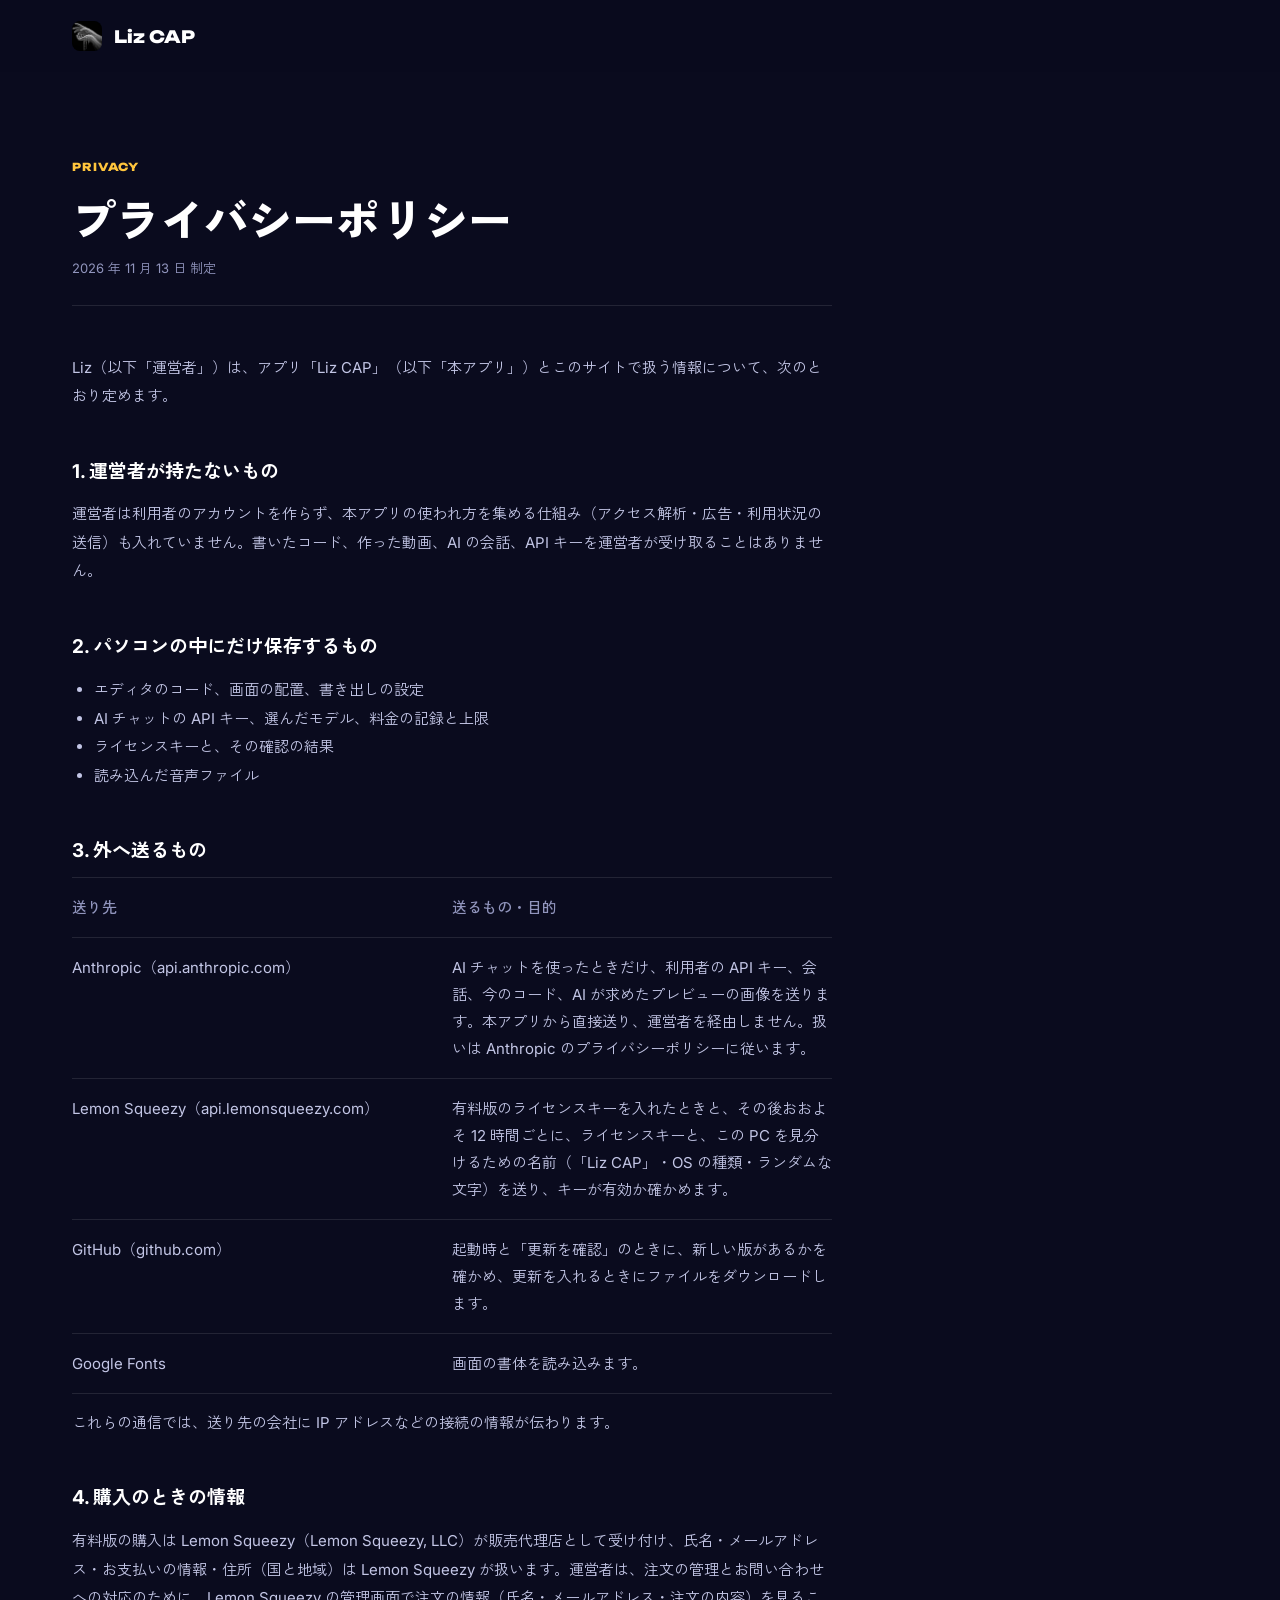
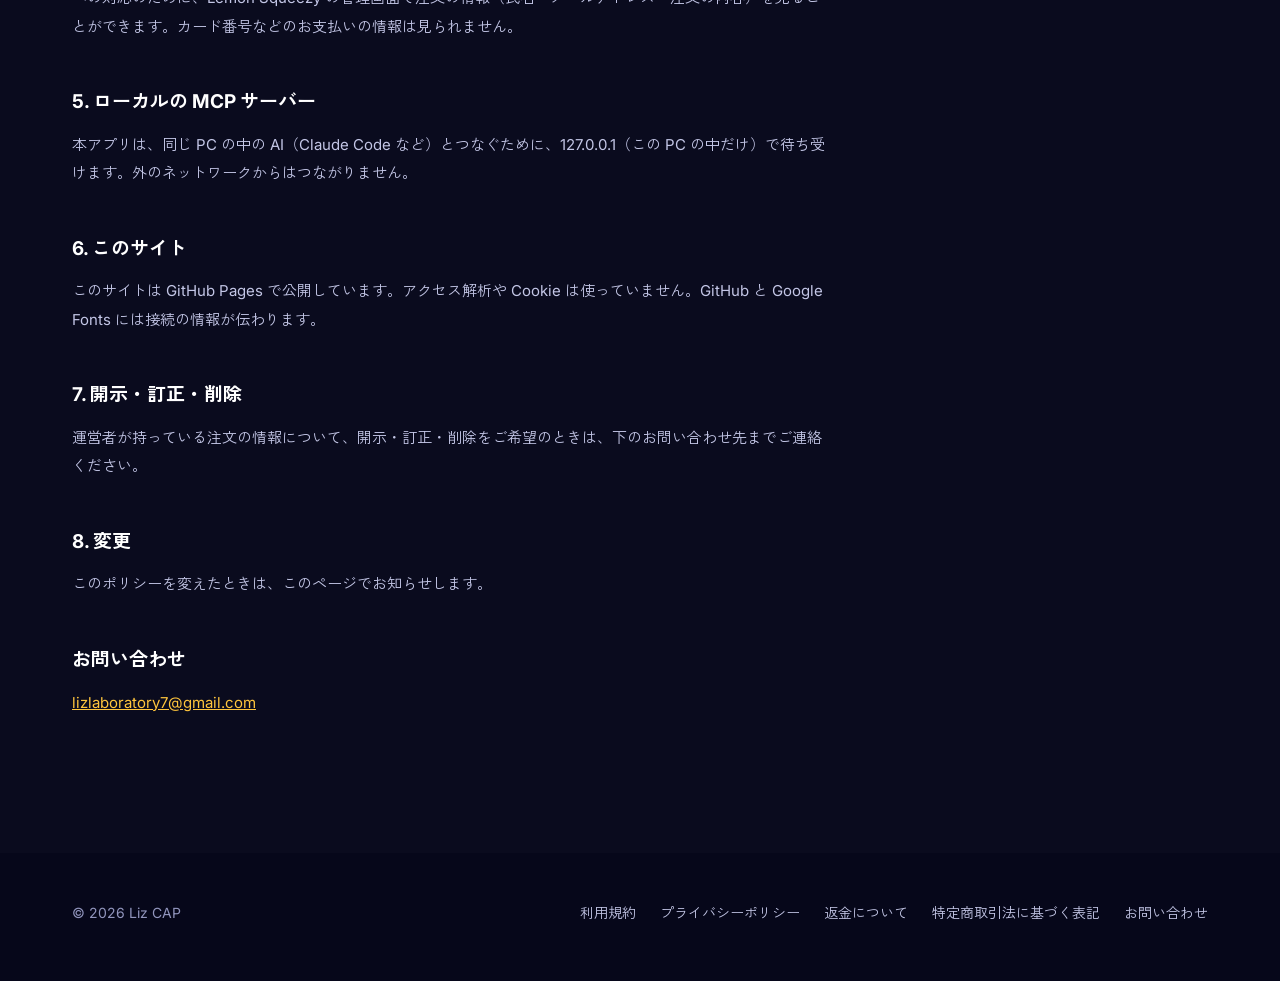
==== commit a84bb9e2: "Update the site pooh9135/liz-code@7173114151906ca94005735e8dc5145e1cbdc3e3" ====
--- a/privacy.html
+++ b/privacy.html
@@ -7,7 +7,7 @@
   <link rel="icon" href="icon.png">
   <link rel="preconnect" href="https://fonts.googleapis.com">
   <link rel="preconnect" href="https://fonts.gstatic.com" crossorigin>
-  <link href="https://fonts.googleapis.com/css2?family=Inter:wght@300..700&family=JetBrains+Mono:wght@400&family=Zen+Kaku+Gothic+New:wght@400;500;700&display=swap" rel="stylesheet">
+  <link href="https://fonts.googleapis.com/css2?family=Inter:wght@400..700&family=JetBrains+Mono:wght@400&family=Unbounded:wght@800;900&family=Zen+Kaku+Gothic+New:wght@400;500;700;900&display=swap" rel="stylesheet">
   <link rel="stylesheet" href="ui/tokens.css">
   <link rel="stylesheet" href="ui/components.css">
   <link rel="stylesheet" href="site.css">
--- a/ui/tokens.css
+++ b/ui/tokens.css
@@ -1,43 +1,51 @@
-/* 販売サイトのデザイントークン（参考: linear.app と cursor.com の組み合わせ）。
-   linear.app から: ほぼ黒の地、大きく詰めた見出し、白と灰の 2 色の文、線画の図。
-   cursor.com から: 丸いボタン、文と映像を左右に置いたカード、オレンジの文中リンク。 */
+/* Liz CAP の販売サイトの色・字・間隔（2026-11-19: 濃い紺の地 + 太い見出し + 色つきの大きなカード + 数学の立体） */
 :root {
-  /* 色 */
-  --color-bg: #08090a;          /* ページの地 */
-  --color-panel: #0f1011;       /* カードの地 */
-  --color-raised: #161718;      /* 浮いた面・2 番目のボタン */
-  --color-line: #1d1e21;        /* 1px の線 */
-  --color-line-strong: #2c2d31; /* 強めの線 */
-  --color-text: #f7f8f8;        /* 見出し・強い文字 */
-  --color-text-2: #d0d6e0;      /* 本文 */
-  --color-muted: #8a8f98;       /* 2 番目の文・ナビ */
-  --color-faint: #62666d;       /* 小さなラベル */
-  --color-button: #e6e6e6;      /* 主ボタン */
-  --color-link: #f2733d;        /* 文中のリンク */
+  --color-bg: #0a0b1e;
+  --color-bg-deep: #06071a;
+  --color-panel: #14163a;
+  --color-raised: #1c1f4d;
+  --color-line: rgba(255, 255, 255, 0.1);
+  --color-text: #ffffff;
+  --color-text-2: #c3c6e6;
+  --color-muted: #9195bd;
+  --color-ink: #0a0b1e;
 
-  /* 文字 */
-  --font-sans: 'Inter', 'Zen Kaku Gothic New', 'Yu Gothic UI', 'Hiragino Sans', sans-serif;   /* 英字は Inter、日本語は Zen Kaku Gothic New */
-  --font-mono: 'JetBrains Mono', ui-monospace, SFMono-Regular, Consolas, monospace;
+  /* 主ボタンと立体の色 */
+  --color-coral: #ff6b3d;
+  --color-coral-hi: #ff8a63;
+  --color-violet: #7c5cff;
+  --color-sky: #38b6ff;
+  --color-pink: #ff5fa2;
+  --color-sun: #ffc53d;
+  --color-mint: #2ed3a0;
 
-  /* 間隔 */
+  /* できることのカード（1 枚ごとに別の色） */
+  --grad-violet: linear-gradient(135deg, #5a39e6 0%, #9a4bf0 100%);
+  --grad-blue: linear-gradient(135deg, #1b5fd9 0%, #2a9fe8 100%);
+  --grad-pink: linear-gradient(135deg, #b82a78 0%, #ec5578 100%);
+  --grad-green: linear-gradient(135deg, #0a7659 0%, #17a276 100%);
+
+  --font-display: 'Unbounded', 'Zen Kaku Gothic New', 'Yu Gothic UI', 'Hiragino Sans', sans-serif;
+  --font-sans: 'Inter', 'Zen Kaku Gothic New', 'Yu Gothic UI', 'Hiragino Sans', sans-serif;
+  --font-mono: 'JetBrains Mono', ui-monospace, Consolas, monospace;
+
+  --spacing-4: 4px;
   --spacing-8: 8px;
   --spacing-12: 12px;
   --spacing-16: 16px;
+  --spacing-20: 20px;
   --spacing-24: 24px;
   --spacing-32: 32px;
+  --spacing-40: 40px;
   --spacing-48: 48px;
-  --spacing-64: 64px;
-  --spacing-96: 96px;
+  --spacing-56: 56px;
+  --spacing-80: 80px;
+  --spacing-112: 112px;
+  --section-gap: 136px;
+  --page-max: 1200px;
 
-  /* 配置 */
-  --page-max-width: 1200px;
-  --section-gap: 176px;
-
-  /* 角 */
-  --radius-sm: 6px;
-  --radius-card: 12px;
-  --radius-pill: 9999px;
-
-  --line: 1px solid var(--color-line);
-  --ease-enter: cubic-bezier(0.16, 1, 0.3, 1);
+  --radius-btn: 12px;
+  --radius-card: 16px;
+  --radius-panel: 32px;
+  --radius-pill: 104px;
 }
--- a/ui/components.css
+++ b/ui/components.css
@@ -1,56 +1,51 @@
-/* 販売サイトの部品（参考: linear.app + cursor.com）：
-   - 地はほぼ黒、面は 1px の線と少し明るい地で分ける
-   - 見出しは Inter 500 で大きく詰める。文は「白い 1 文 + 灰色の続き」の 2 色
-   - ボタンは丸く、主ボタンは明るい灰色、2 番目は暗い地に線
-   - 色は文中のリンクのオレンジだけ */
+/* 部品: 字・ボタン・出てくる動き */
+*, *::before, *::after { box-sizing: border-box; }
+html { scroll-behavior: smooth; scroll-padding-top: 88px; }
+body { margin: 0; background: var(--color-bg); color: var(--color-text-2); font: 400 16px/1.7 var(--font-sans); -webkit-font-smoothing: antialiased; overflow-x: clip; }
+img, video, canvas { display: block; max-width: 100%; }
+a { color: inherit; }
+code { font: 400 0.9em var(--font-mono); background: rgba(255, 255, 255, 0.14); padding: 0.1em 0.4em; border-radius: 6px; }
+::selection { background: var(--color-coral); color: var(--color-ink); }
 
-/* ---- 土台 ---- */
-html, body { background: var(--color-bg); color: var(--color-muted); }
-body {
-  margin: 0; font-family: var(--font-sans); font-size: 16px; line-height: 1.55;
-  font-feature-settings: "cv01", "ss03", "palt";
-  -webkit-font-smoothing: antialiased; text-rendering: optimizeLegibility;
-}
-h1, h2, h3, p { word-break: auto-phrase; text-wrap: pretty; }   /* 日本語を文節の切れ目で折り返す */
-::selection { background: #3d4250; color: var(--color-text); }
-*::-webkit-scrollbar { width: 10px; height: 10px; }
-*::-webkit-scrollbar-thumb { background: var(--color-line-strong); border: 3px solid var(--color-bg); border-radius: 10px; }
-*::-webkit-scrollbar-track { background: var(--color-bg); }
-code { font-family: var(--font-mono); font-size: 0.86em; color: var(--color-text); background: var(--color-raised);
-       border: var(--line); border-radius: 4px; padding: 1px 5px; }
+/* 見出しは太く、詰めて */
+.display, .headline, .title { font-family: var(--font-display); font-weight: 900; color: var(--color-text); margin: 0; letter-spacing: -0.01em; font-feature-settings: "palt"; }
+.display { font-size: 60px; line-height: 1.16; }
+.headline { font-size: 44px; line-height: 1.2; }
+.title { font-size: 28px; line-height: 1.3; }
+.lead { font-size: 18px; line-height: 1.8; color: var(--color-text-2); margin: 0; }
 
-/* ---- 文字 ---- */
-.display { margin: 0; color: var(--color-text); font-weight: 500; font-size: 64px; line-height: 1.06; letter-spacing: -0.022em; }
-.headline { margin: 0; color: var(--color-text); font-weight: 500; font-size: 44px; line-height: 1.12; letter-spacing: -0.02em; }
-.title { margin: 0; color: var(--color-text); font-weight: 500; font-size: 20px; line-height: 1.35; letter-spacing: -0.01em; }
-/* 白い 1 文 + 灰色の続き（linear.app の宣言文、cursor.com のカードの文） */
-.two-tone { color: var(--color-muted); }
-.two-tone b { color: var(--color-text); font-weight: inherit; }
-.label { font: 400 11px/1.4 var(--font-mono); letter-spacing: 0.06em; text-transform: uppercase; color: var(--color-faint); }
+.tag { display: flex; justify-content: center; margin-bottom: var(--spacing-16); align-items: center; gap: var(--spacing-8); font: 800 11px/1 var(--font-display); letter-spacing: 0.08em; text-transform: uppercase; color: var(--color-sun); }
 
-/* ---- リンク ---- */
-.link { color: var(--color-link); text-decoration: none; display: inline-flex; align-items: center; gap: 6px; }
-.link::after { content: "→"; transition: transform 150ms ease-out; }
-.link:hover::after { transform: translateX(3px); }
+/* ボタン: 主はコーラル、次は白。同じ色を 2 つ並べない */
+.btn { display: inline-flex; align-items: center; justify-content: center; gap: var(--spacing-8); height: 52px; padding: 0 var(--spacing-24); border-radius: var(--radius-btn); border: 1px solid rgba(255, 255, 255, 0.4); background: transparent; color: var(--color-text); font: 700 15px/1 var(--font-sans); text-decoration: none; white-space: nowrap; cursor: pointer; transition: transform .15s ease, background .15s ease, border-color .15s ease; }
+.btn:hover { transform: translateY(-2px); border-color: #fff; }
+.btn:active { transform: translateY(0); }
+.btn:focus-visible { outline: 3px solid var(--color-sun); outline-offset: 3px; }
+.btn-primary { background: var(--color-coral); border-color: var(--color-coral); color: var(--color-ink); }
+.btn-primary:hover { background: var(--color-coral-hi); border-color: var(--color-coral-hi); }
+.btn-white { background: #fff; border-color: #fff; color: var(--color-ink); }
+.btn-white:hover { background: #ecebff; }
+.btn-dark { background: var(--color-ink); border-color: var(--color-ink); color: #fff; }
+.btn-dark:hover { border-color: var(--color-ink); background: #1c1f4d; }
+.btn-sm { height: 40px; padding: 0 var(--spacing-16); font-size: 14px; }
 
-/* ---- ボタン（丸い） ---- */
-.btn { display: inline-flex; align-items: center; justify-content: center; gap: 8px; height: 40px; padding: 0 20px; box-sizing: border-box;
-       border-radius: var(--radius-pill); font: 500 15px/1 var(--font-sans); text-decoration: none; cursor: pointer; white-space: nowrap;
-       border: 1px solid var(--color-line-strong); background: var(--color-raised); color: var(--color-text);
-       transition: background-color 150ms ease-out, border-color 150ms ease-out; }
-.btn:hover { background: #202124; border-color: #3a3b40; }
-.btn:focus-visible { outline: 2px solid var(--color-muted); outline-offset: 2px; }
-.btn-primary { background: var(--color-button); color: #08090a; border-color: var(--color-button); }
-.btn-primary:hover { background: #ffffff; border-color: #ffffff; }
-.btn-sm { height: 32px; padding: 0 14px; font-size: 13px; }
-.btn .ic { font-size: 14px; line-height: 1; }
+/* 出てくる動き */
+@keyframes rise { from { opacity: 0; transform: translateY(24px); } to { opacity: 1; transform: none; } }
+.enter { animation: rise .7s cubic-bezier(.2, .7, .2, 1) both; }
+.enter-2 { animation: rise .7s .1s cubic-bezier(.2, .7, .2, 1) both; }
+.enter-3 { animation: rise .7s .2s cubic-bezier(.2, .7, .2, 1) both; }
+.reveal { opacity: 0; transform: translateY(28px); transition: opacity .7s ease, transform .7s cubic-bezier(.2, .7, .2, 1); }
+.reveal.in { opacity: 1; transform: none; }
 
-/* ---- 出てくるときの動き ---- */
-.enter   { animation: ln-enter 600ms var(--ease-enter) both; }
-.enter-2 { animation: ln-enter 700ms var(--ease-enter) 80ms both; }
-.enter-3 { animation: ln-enter 800ms var(--ease-enter) 160ms both; }
-@keyframes ln-enter { from { opacity: 0; transform: translateY(12px); filter: blur(4px); } to { opacity: 1; transform: none; filter: none; } }
+/* 浮かぶ立体 */
+@keyframes bob { from { transform: translateY(-8px); } to { transform: translateY(10px); } }
+canvas.shape { pointer-events: none; animation: bob 4.5s ease-in-out infinite alternate; }
+canvas.shape.slow { animation-duration: 6.5s; }
+canvas.shape.no-gl { visibility: hidden; }
 
 @media (prefers-reduced-motion: reduce) {
-  .enter, .enter-2, .enter-3 { animation: none; }
+  html { scroll-behavior: auto; }
+  .enter, .enter-2, .enter-3, canvas.shape { animation: none; }
+  .reveal { opacity: 1; transform: none; transition: none; }
+  .btn { transition: none; }
 }
--- a/site.css
+++ b/site.css
@@ -1,181 +1,178 @@
-/* 販売サイトの配置（色と部品は ui/tokens.css・ui/components.css。参考: linear.app + cursor.com） */
+/* 配置とこのサイトだけの部品 */
+.wrap { max-width: var(--page-max); margin: 0 auto; padding: 0 var(--spacing-32); }
+main > section.wrap { margin-top: var(--section-gap); }
 
-.wrap { max-width: var(--page-max-width); margin: 0 auto; padding: 0 var(--spacing-32); box-sizing: content-box; }
-a { color: inherit; }
+/* ---- 上の帯 ---- */
+.top { position: sticky; top: 0; z-index: 20; background: rgba(10, 11, 30, 0.78); backdrop-filter: blur(14px); -webkit-backdrop-filter: blur(14px); }
+.top .wrap { display: flex; align-items: center; gap: var(--spacing-32); height: 72px; }
+.brand { display: inline-flex; align-items: center; gap: var(--spacing-12); font: 800 17px/1 var(--font-display); color: #fff; text-decoration: none; }
+.brand img { width: 30px; height: 30px; border-radius: 8px; }
+.top nav { display: flex; gap: var(--spacing-8); margin: 0 auto; }
+.top nav a { padding: var(--spacing-8) var(--spacing-16); border-radius: var(--radius-btn); color: #fff; font-weight: 500; font-size: 15px; text-decoration: none; }
+.top nav a:hover { background: rgba(255, 255, 255, 0.1); }
+.top .actions { display: flex; gap: var(--spacing-8); margin-left: auto; }
+.top nav + .actions { margin-left: 0; }
 
-/* ---- 上の帯（全幅の下線。linear.app） ---- */
-.top { position: sticky; top: 0; z-index: 20; background: rgba(8, 9, 10, 0.78); backdrop-filter: blur(14px); -webkit-backdrop-filter: blur(14px);
-       border-bottom: var(--line); }
-.top .wrap { display: flex; align-items: center; gap: var(--spacing-24); height: 64px; }
-.brand { display: inline-flex; align-items: center; gap: 10px; color: var(--color-text); text-decoration: none; font-weight: 600; font-size: 17px; letter-spacing: -0.01em; }
-.brand img { width: 24px; height: 24px; border-radius: 6px; }
-.top nav { display: flex; gap: var(--spacing-24); margin-left: auto; }
-.top nav a { color: var(--color-muted); text-decoration: none; font-size: 14px; }
-.top nav a:hover { color: var(--color-text); }
-.top .actions { display: flex; gap: var(--spacing-8); padding-left: var(--spacing-24); border-left: var(--line); }
+/* ---- 最初の画面 ---- */
+.hero { position: relative; padding-top: var(--spacing-80); }
+.hero::before { content: ""; position: absolute; inset: -72px 0 0; z-index: -1;
+  background:
+    radial-gradient(60% 55% at 78% 30%, rgba(124, 92, 255, 0.34), transparent 70%),
+    radial-gradient(40% 40% at 12% 78%, rgba(56, 182, 255, 0.16), transparent 70%),
+    linear-gradient(rgba(255, 255, 255, 0.05) 1px, transparent 1px) 0 0 / 56px 56px,
+    linear-gradient(90deg, rgba(255, 255, 255, 0.05) 1px, transparent 1px) 0 0 / 56px 56px;
+  -webkit-mask-image: linear-gradient(#000 55%, transparent); mask-image: linear-gradient(#000 55%, transparent); }
+.hero-grid { display: grid; grid-template-columns: 1.05fr 1fr; gap: var(--spacing-32); align-items: center; }
+.hero-text .new { display: inline-flex; align-items: center; gap: var(--spacing-12); padding: 6px 16px 6px 6px; border-radius: var(--radius-pill); background: rgba(255, 255, 255, 0.1); color: #fff; font-size: 14px; text-decoration: none; margin-bottom: var(--spacing-24); }
+.hero-text .new b { padding: 5px 10px; border-radius: var(--radius-pill); background: var(--color-sun); color: var(--color-ink); font: 800 11px/1 var(--font-display); }
+.hero-text .new:hover { background: rgba(255, 255, 255, 0.16); }
+.hero-text .lead { max-width: 30em; margin-top: var(--spacing-24); }
+.hero-text .actions { display: flex; flex-wrap: wrap; gap: var(--spacing-16); margin-top: var(--spacing-40); }
+.hero-text .small { margin: var(--spacing-16) 0 0; font-size: 13px; color: var(--color-muted); }
+.hero-art { position: relative; aspect-ratio: 1 / 1; max-width: 560px; width: 100%; justify-self: end; }
+.hero-art .s-main { position: absolute; inset: 0; width: 100%; height: 100%; }
+.hero-art .s-a { position: absolute; width: 27%; aspect-ratio: 1; left: -4%; top: 2%; }
+.hero-art .s-b { position: absolute; width: 24%; aspect-ratio: 1; right: -2%; bottom: 4%; }
 
-/* ---- 節 ---- */
-main > section.wrap { margin-top: var(--section-gap); }   /* .wrap の margin より強く */
-.split-head { display: grid; grid-template-columns: 1fr 1fr; gap: var(--spacing-48); align-items: end; margin-bottom: var(--spacing-64); }
-.split-head p { margin: 0; font-size: 18px; line-height: 1.6; max-width: 520px; }
-.split-head .link { margin-top: var(--spacing-16); font-size: 15px; }
+.shot { position: relative; margin-top: var(--spacing-56); }
+.shot .window { border-radius: var(--radius-card); overflow: hidden; border: 1px solid rgba(255, 255, 255, 0.14); box-shadow: 0 40px 120px rgba(60, 40, 180, 0.45); }
+.shot .window img { width: 100%; height: auto; }
+.shot .s-l { position: absolute; width: 190px; aspect-ratio: 1; left: -70px; bottom: -60px; z-index: 2; }
+.shot .s-r { position: absolute; width: 150px; aspect-ratio: 1; right: -52px; top: -64px; z-index: 2; }
 
-/* ---- 最初の面: 大きな見出し（linear.app）+ 丸いボタン（cursor.com） ---- */
-.wrap.hero { padding-top: 152px; }
-.hero .display { max-width: 900px; }
-.hero-row { display: flex; align-items: flex-end; justify-content: space-between; gap: var(--spacing-32); margin-top: var(--spacing-32); }
-.hero .lead { margin: 0; max-width: 560px; font-size: 18px; line-height: 1.6; }
-.hero .new { color: var(--color-muted); text-decoration: none; font-size: 15px; white-space: nowrap; }
-.hero .new b { color: var(--color-text); font-weight: 600; margin-right: 8px; }
-.hero .new:hover { color: var(--color-text); }
-.hero .actions { display: flex; flex-wrap: wrap; gap: var(--spacing-12); margin-top: var(--spacing-32); }
+/* ---- 宣言と 3 つの特長 ---- */
+.intro { text-align: center; }
+.intro .headline { max-width: 17em; margin: 0 auto; }
+.intro > p { max-width: 38em; margin: var(--spacing-24) auto 0; font-size: 18px; line-height: 1.85; }
+.trio { display: grid; grid-template-columns: repeat(3, 1fr); gap: var(--spacing-24); margin-top: var(--spacing-56); text-align: left; }
+.trio > div { background: var(--color-panel); border-radius: 24px; padding: var(--spacing-32); }
+.trio canvas { width: 150px; height: 150px; margin: -8px 0 var(--spacing-8) -14px; }
+.trio h3 { font: 900 22px/1.35 var(--font-display); color: #fff; margin: 0 0 var(--spacing-8); }
+.trio p { margin: 0; font-size: 15px; }
 
-/* 製品の画面: Liz CAP で描いた映像を背景に、アプリの窓を置く（cursor.com の絵の上の窓） */
-.stage { position: relative; margin-top: 72px; border-radius: var(--radius-card); overflow: hidden; border: var(--line);
-         aspect-ratio: 16 / 9.4; background: #050506; isolation: isolate; }
-.stage::before { content: ""; position: absolute; inset: 0; z-index: 1; pointer-events: none;
-                 background: radial-gradient(120% 70% at 50% 0%, rgba(255, 255, 255, 0.07), transparent 60%),
-                             linear-gradient(180deg, transparent 55%, rgba(8, 9, 10, 0.9)); }
-.stage > video { position: absolute; inset: 0; width: 100%; height: 100%; object-fit: cover; opacity: 0.55; filter: saturate(0.9); }
-.window { position: absolute; z-index: 2; left: 8%; right: 8%; top: 9%; border-radius: 10px; overflow: hidden;
-          border: 1px solid rgba(255, 255, 255, 0.12); background: #181818;
-          box-shadow: 0 40px 80px rgba(0, 0, 0, 0.6), 0 0 0 1px rgba(0, 0, 0, 0.6); }
-.window img { display: block; width: 100%; height: auto; }
-
-/* ---- 宣言（白い 1 文 + 灰色の続き。linear.app） ---- */
-.statement > p { margin: 0; max-width: 1000px; font-size: 34px; line-height: 1.3; letter-spacing: -0.018em; font-weight: 500; }
-
-/* ---- 線画の図 3 つ（縦の線で区切る。linear.app の FIG） ---- */
-.figs { display: grid; grid-template-columns: repeat(3, 1fr); margin-top: var(--spacing-96); border-top: var(--line); }
-.figs > div { padding: var(--spacing-24) var(--spacing-32) 0; border-left: var(--line); }
-.figs > div:first-child { border-left: 0; padding-left: 0; }
-.figs img { display: block; width: 100%; max-width: 300px; height: auto; margin: var(--spacing-24) auto var(--spacing-32); }
-.figs h3 { margin: 0 0 6px; color: var(--color-text); font-size: 15px; font-weight: 500; }
-.figs p { margin: 0; font-size: 15px; line-height: 1.6; }
-
-/* ---- できること: 文と映像を左右に置いたカード（cursor.com） ---- */
-.rows { display: grid; gap: var(--spacing-24); }
-.row { display: grid; grid-template-columns: 1fr 1.7fr; align-items: center; gap: var(--spacing-32);
-       background: var(--color-panel); border: var(--line); border-radius: var(--radius-card); padding: var(--spacing-12); }
-.row.flip { grid-template-columns: 1.7fr 1fr; }
-.row.flip .text { order: 2; }
-.row .text { padding: var(--spacing-32); }
-.row .text p { margin: 0; font-size: 19px; line-height: 1.5; letter-spacing: -0.01em; }
-.row .text .note { margin-top: var(--spacing-16); font-size: 14px; line-height: 1.6; color: var(--color-faint); letter-spacing: 0; }
-.row .link { margin-top: var(--spacing-24); font-size: 15px; }
-.row .media { position: relative; aspect-ratio: 16 / 9; border-radius: 8px; overflow: hidden; background: #0b0b0c; border: var(--line); }
-.row .media video { position: absolute; inset: 0; width: 100%; height: 100%; object-fit: cover; }
-
-/* ---- 速さ: 縦の線で区切った 3 つの数字 ---- */
-.stats { display: grid; grid-template-columns: repeat(3, 1fr); border-top: var(--line); border-bottom: var(--line); }
-.stat { padding: var(--spacing-32); border-left: var(--line); display: flex; flex-direction: column; gap: var(--spacing-16); }
-.stat:first-child { border-left: 0; padding-left: 0; }
-.stat .figure { color: var(--color-text); font-size: 56px; font-weight: 500; letter-spacing: -0.03em; line-height: 1; }
-.stat .figure small { font-size: 20px; color: var(--color-muted); margin-left: 4px; letter-spacing: 0; }
-.stat .what { color: var(--color-text-2); font-size: 15px; }
-.stat dl { display: grid; grid-template-columns: 1fr auto; margin: 0; font-size: 13px; }
-.stat dt, .stat dd { margin: 0; padding: 6px 0; border-top: var(--line); }
-.stat dd { text-align: right; }
-.stat dd.win { color: var(--color-text); }
-.bars { display: grid; gap: 6px; }
-.bar { display: block; height: 3px; border-radius: 3px; width: 0; transition: width 1200ms var(--ease-enter); }
-.bar.m { background: var(--color-line-strong); }
-.bar.l { background: var(--color-text); min-width: 3px; }
-.stat.in .bar { width: var(--w); }
-.foot-note { margin: var(--spacing-24) 0 0; font-size: 12px; color: var(--color-faint); line-height: 1.6; }
+/* ---- できること: 色つきの大きなカード ---- */
+.sec-head { text-align: center; margin-bottom: var(--spacing-56); }
+.sec-head p { max-width: 36em; margin: var(--spacing-20) auto 0; font-size: 17px; }
+.panels { display: grid; gap: var(--spacing-40); }
+.panel { position: relative; display: grid; grid-template-columns: 1fr 1.25fr; gap: var(--spacing-48); align-items: center; padding: var(--spacing-56); border-radius: var(--radius-panel); color: #fff; }
+.panel.flip .text { order: 2; }
+.panel.flip { grid-template-columns: 1.25fr 1fr; }
+.panel.c1 { background: var(--grad-violet); }
+.panel.c2 { background: var(--grad-blue); }
+.panel.c3 { background: var(--grad-pink); }
+.panel.c4 { background: var(--grad-green); }
+.panel .num { font: 800 12px/1 var(--font-display); letter-spacing: 0.08em; opacity: 0.8; }
+.panel h3 { font: 900 32px/1.25 var(--font-display); margin: var(--spacing-16) 0 var(--spacing-16); letter-spacing: -0.01em; font-feature-settings: "palt"; }
+.panel p { margin: 0; color: rgba(255, 255, 255, 0.95); }
+.panel .note { margin-top: var(--spacing-12); font-size: 14.5px; color: rgba(255, 255, 255, 0.82); }
+.panel .more { display: inline-block; margin-top: var(--spacing-24); font-weight: 700; font-size: 14.5px; color: #fff; text-underline-offset: 4px; }
+.panel .media { border-radius: var(--radius-card); overflow: hidden; background: #0b0b0c; aspect-ratio: 16 / 9; }
+.panel .media video { width: 100%; height: 100%; object-fit: cover; }
+.panel canvas.shape { position: absolute; width: 170px; height: 170px; z-index: 2; }
+.panel .f-tr { right: -56px; top: -70px; }
+.panel .f-bl { left: -64px; bottom: -72px; }
+.panel .f-tl { left: -56px; top: -74px; }
+.panel .f-br { right: -60px; bottom: -70px; }
 
 /* ---- 料金 ---- */
-.prices { display: grid; grid-template-columns: 1fr 1fr; gap: var(--spacing-16); }
-.price { display: flex; flex-direction: column; gap: var(--spacing-16); padding: var(--spacing-32); background: var(--color-panel); border: var(--line); border-radius: var(--radius-card); }
-.price .name { color: var(--color-text); font-weight: 500; }
-.price .amount { color: var(--color-text); font-size: 48px; font-weight: 500; letter-spacing: -0.03em; line-height: 1; }
-.price .amount small { font-size: 14px; color: var(--color-muted); margin-left: 6px; letter-spacing: 0; font-weight: 400; }
-.price ul { margin: 0 0 var(--spacing-8); padding: 0; list-style: none; display: grid; gap: 10px; font-size: 15px; color: var(--color-text-2); }
-.price li { position: relative; padding-left: 22px; line-height: 1.55; }
-.price li::before { content: ""; position: absolute; left: 2px; top: 0.5em; width: 9px; height: 5px; border-left: 1.5px solid var(--color-muted); border-bottom: 1.5px solid var(--color-muted); transform: rotate(-45deg); }
-.price .btn { margin-top: auto; align-self: flex-start; }
-.price.is-paid { background: linear-gradient(180deg, #141517, var(--color-panel) 60%); border-color: var(--color-line-strong); }
+.prices { display: grid; grid-template-columns: 1fr 1fr; gap: var(--spacing-24); max-width: 920px; margin: 0 auto; }
+.price { position: relative; display: flex; flex-direction: column; padding: var(--spacing-40); border-radius: 24px; background: var(--color-panel); }
+.price .name { font: 800 13px/1 var(--font-display); letter-spacing: 0.06em; color: var(--color-muted); }
+.price .amount { font: 900 48px/1.1 var(--font-display); color: #fff; margin: var(--spacing-16) 0 var(--spacing-24); }
+.price .amount small { font: 500 14px/1 var(--font-sans); margin-left: var(--spacing-8); color: var(--color-muted); }
+.price ul { list-style: none; margin: 0 0 var(--spacing-32); padding: 0; display: grid; gap: var(--spacing-12); }
+.price li { position: relative; padding-left: 30px; font-size: 15px; line-height: 1.65; }
+.price li::before { content: ""; position: absolute; left: 0; top: 3px; width: 20px; height: 20px; border-radius: 50%; background: var(--color-mint) url("data:image/svg+xml,%3Csvg xmlns='http://www.w3.org/2000/svg' viewBox='0 0 20 20'%3E%3Cpath d='M5.5 10.5l3 3 6-7' fill='none' stroke='%230a0b1e' stroke-width='2.2' stroke-linecap='round' stroke-linejoin='round'/%3E%3C/svg%3E") center / contain; }
+.price .btn { margin-top: auto; }
+.price.is-paid { background: #fff; color: #33365c; }
+.price.is-paid .name { color: #5a39e6; }
+.price.is-paid .amount { color: var(--color-ink); }
+.price.is-paid .amount small { color: #5d618a; }
+.price.is-paid canvas.shape { position: absolute; width: 150px; height: 150px; right: -48px; top: -62px; }
+.foot-note { max-width: 920px; margin: var(--spacing-32) auto 0; font-size: 13.5px; color: var(--color-muted); }
 
-/* ---- よくある質問: 左に見出し、右に一覧（linear.app） ---- */
-.faq-grid { display: grid; grid-template-columns: 1fr 1.6fr; gap: var(--spacing-48); }
-.faq-grid .side p { margin: var(--spacing-16) 0 0; font-size: 16px; }
-.faq { border-top: var(--line); }
-.faq details { border-bottom: var(--line); }
-.faq summary { list-style: none; cursor: pointer; display: flex; align-items: center; justify-content: space-between; gap: var(--spacing-16);
-               padding: 20px 0; color: var(--color-text); font-weight: 500; }
+/* ---- 質問 ---- */
+.faq { max-width: 820px; margin: 0 auto; display: grid; gap: var(--spacing-12); }
+.faq details { background: var(--color-panel); border-radius: var(--radius-card); }
+.faq summary { display: flex; align-items: center; gap: var(--spacing-16); padding: var(--spacing-20) var(--spacing-24); cursor: pointer; list-style: none; color: #fff; font-weight: 700; font-size: 16.5px; }
 .faq summary::-webkit-details-marker { display: none; }
-.faq summary::after { content: "+"; color: var(--color-faint); font-size: 20px; line-height: 1; transition: transform 200ms ease-out; }
+.faq summary::after { content: "+"; margin-left: auto; flex: none; width: 28px; height: 28px; border-radius: 50%; background: rgba(255, 255, 255, 0.12); display: grid; place-items: center; font: 500 18px/1 var(--font-sans); transition: transform .2s ease; }
 .faq details[open] summary::after { transform: rotate(45deg); }
-.faq details p { margin: 0; padding: 0 0 var(--spacing-24); line-height: 1.75; max-width: 680px; }
-.faq a, .side a { color: var(--color-link); text-decoration: none; }
+.faq summary:focus-visible { outline: 3px solid var(--color-sun); outline-offset: 2px; border-radius: var(--radius-card); }
+.faq details p { margin: 0; padding: 0 var(--spacing-24) var(--spacing-24); font-size: 15px; line-height: 1.85; }
+.faq a, .sec-head a { color: var(--color-sun); }
 
 /* ---- 最後の呼びかけ ---- */
-.cta { text-align: center; }
-.cta .display { font-size: 56px; }
-.cta p { margin: var(--spacing-16) auto 0; max-width: 520px; font-size: 18px; }
-.cta .actions { display: flex; justify-content: center; flex-wrap: wrap; gap: var(--spacing-12); margin-top: var(--spacing-32); }
+.cta { position: relative; text-align: center; padding: var(--spacing-112) var(--spacing-32); border-radius: var(--radius-panel);
+  background:
+    linear-gradient(rgba(255, 255, 255, 0.07) 1px, transparent 1px) 0 0 / 56px 56px,
+    linear-gradient(90deg, rgba(255, 255, 255, 0.07) 1px, transparent 1px) 0 0 / 56px 56px,
+    linear-gradient(135deg, #3a26b8 0%, #6f3fe6 55%, #a04cf0 100%); }
+.cta p { margin: var(--spacing-16) 0 0; color: rgba(255, 255, 255, 0.9); font-size: 17px; }
+.cta .actions { display: flex; flex-wrap: wrap; justify-content: center; gap: var(--spacing-16); margin-top: var(--spacing-40); }
+.cta canvas.shape { position: absolute; z-index: 2; }
+.cta .s-l { width: 210px; height: 210px; left: -60px; top: -80px; }
+.cta .s-r { width: 180px; height: 180px; right: -50px; bottom: -70px; }
 
-/* ---- 下 ---- */
-.bottom { margin-top: var(--section-gap); border-top: var(--line); }
-.bottom .wrap { display: flex; flex-wrap: wrap; align-items: center; gap: var(--spacing-24); padding-top: var(--spacing-32); padding-bottom: var(--spacing-48); font-size: 13px; color: var(--color-faint); }
+/* ---- 下の帯 ---- */
+.bottom { margin-top: var(--section-gap); background: var(--color-bg-deep); }
+.bottom .wrap { display: flex; flex-wrap: wrap; align-items: center; gap: var(--spacing-24); padding-top: var(--spacing-48); padding-bottom: var(--spacing-56); font-size: 14px; color: var(--color-muted); }
 .bottom nav { display: flex; flex-wrap: wrap; gap: var(--spacing-24); margin-left: auto; }
-.bottom a { color: var(--color-muted); text-decoration: none; }
-.bottom a:hover { color: var(--color-text); }
+.bottom a { color: var(--color-text-2); text-decoration: none; }
+.bottom a:hover { color: #fff; }
 
-/* ---- 規約などの文書ページ ---- */
-.doc { max-width: 760px; padding: var(--spacing-96) 0 0; }
-.doc .eyebrow { font: 400 11px/1.4 var(--font-mono); letter-spacing: 0.06em; text-transform: uppercase; color: var(--color-faint); }
-.doc h1 { font: 500 48px/1.12 var(--font-sans); letter-spacing: -0.022em; color: var(--color-text); margin: var(--spacing-16) 0 var(--spacing-8); }
-.doc .updated { color: var(--color-faint); font-size: 13px; margin: 0 0 var(--spacing-48); padding-bottom: var(--spacing-24); border-bottom: var(--line); }
-.doc h2 { font-size: 18px; line-height: 1.4; font-weight: 500; color: var(--color-text); margin: var(--spacing-48) 0 var(--spacing-12); }
-.doc p, .doc li { color: var(--color-text-2); font-size: 15px; line-height: 1.85; }
+/* ---- 規約などのページ ---- */
+.doc { max-width: 760px; padding: var(--spacing-80) 0 0; }
+.doc .eyebrow { font: 800 11px/1 var(--font-display); letter-spacing: 0.08em; text-transform: uppercase; color: var(--color-sun); }
+.doc h1 { font: 900 44px/1.2 var(--font-display); color: #fff; margin: var(--spacing-16) 0 var(--spacing-8); }
+.doc .updated { color: var(--color-muted); font-size: 13px; margin: 0 0 var(--spacing-48); padding-bottom: var(--spacing-24); border-bottom: 1px solid var(--color-line); }
+.doc h2 { font-size: 19px; line-height: 1.4; font-weight: 700; color: #fff; margin: var(--spacing-48) 0 var(--spacing-12); }
+.doc p, .doc li { font-size: 15px; line-height: 1.9; }
 .doc ul, .doc ol { padding-left: 1.4em; }
-.doc a { color: var(--color-link); text-decoration: none; }
-.doc table { width: 100%; border-collapse: collapse; border-top: var(--line); }
-.doc th, .doc td { text-align: left; vertical-align: top; padding: var(--spacing-16) 0; border-bottom: var(--line); font-size: 15px; line-height: 1.8; }
-.doc th { width: 30%; padding-right: var(--spacing-24); color: var(--color-muted); font-weight: 400; }
-.doc td { color: var(--color-text-2); }
-
-/* ---- 画面に入ると出てくる ---- */
-.reveal { opacity: 0; transform: translateY(16px); transition: opacity 800ms var(--ease-enter), transform 800ms var(--ease-enter); }
-.reveal.in { opacity: 1; transform: none; }
+.doc a { color: var(--color-sun); }
+.doc table { width: 100%; border-collapse: collapse; border-top: 1px solid var(--color-line); }
+.doc th, .doc td { text-align: left; vertical-align: top; padding: var(--spacing-16) 0; border-bottom: 1px solid var(--color-line); font-size: 15px; line-height: 1.8; }
+.doc th { width: 30%; padding-right: var(--spacing-24); color: var(--color-muted); font-weight: 500; }
 
 /* ---- 狭い画面 ---- */
 @media (max-width: 960px) {
-  :root { --section-gap: 120px; }
+  :root { --section-gap: 96px; }
+  .display { font-size: 44px; }
+  .headline { font-size: 34px; }
   .top nav { display: none; }
-  .top .actions { margin-left: auto; border-left: 0; padding-left: 0; }
-  .wrap.hero { padding-top: 96px; }
-  .display { font-size: 48px; }
-  .headline { font-size: 34px; }
-  .hero-row { flex-direction: column; align-items: flex-start; }
-  .stage { aspect-ratio: 4 / 3; }
-  .window { left: 5%; right: auto; width: 140%; top: 8%; }
-  .statement > p { font-size: 26px; }
-  .figs, .stats, .prices, .faq-grid, .split-head { grid-template-columns: 1fr; }
-  .figs > div, .stat { border-left: 0; padding-left: 0; padding-right: 0; border-top: var(--line); }
-  .figs > div:first-child, .stat:first-child { border-top: 0; }
-  .row, .row.flip { grid-template-columns: 1fr; }
-  .row.flip .text { order: 0; }
-  .row .text { padding: var(--spacing-16) var(--spacing-16) var(--spacing-8); }
-  .split-head { gap: var(--spacing-16); }
+  .top nav + .actions { margin-left: auto; }
+  .hero { padding-top: var(--spacing-48); }
+  .hero-grid { grid-template-columns: 1fr; }
+  .hero-art { max-width: 380px; justify-self: center; }
+  .shot .s-l { width: 120px; left: -20px; bottom: -44px; }
+  .shot .s-r { width: 100px; right: -16px; top: -48px; }
+  .trio { grid-template-columns: 1fr; }
+  .panel, .panel.flip { grid-template-columns: 1fr; gap: var(--spacing-32); padding: var(--spacing-40) var(--spacing-32); }
+  .panel.flip .text { order: 0; }
+  .panel h3 { font-size: 26px; }
+  .panel canvas.shape { width: 110px; height: 110px; }
+  .panel .f-tr, .panel .f-br { right: -14px; }
+  .panel .f-tl, .panel .f-bl { left: -14px; }
+  .panel .f-tr, .panel .f-tl { top: -56px; }
+  .panel .f-br, .panel .f-bl { bottom: -52px; }
+  .prices { grid-template-columns: 1fr; }
+  .price.is-paid canvas.shape { width: 110px; height: 110px; right: -12px; top: -52px; }
+  .cta { padding: var(--spacing-80) var(--spacing-24); }
+  .cta .s-l { width: 130px; height: 130px; left: -18px; top: -60px; }
+  .cta .s-r { width: 110px; height: 110px; right: -14px; bottom: -50px; }
 }
 @media (max-width: 560px) {
-  .wrap { padding: 0 var(--spacing-16); }
-  .top .btn:not(.btn-primary) { display: none; }
-  .display, .cta .display { font-size: 38px; letter-spacing: -0.02em; }
+  .wrap { padding: 0 var(--spacing-20); }
+  .display { font-size: 36px; }
   .headline { font-size: 28px; }
-  .hero .lead, .split-head p, .cta p { font-size: 16px; }
-  .statement > p { font-size: 22px; }
-  .row .text p { font-size: 17px; }
-  .stat .figure { font-size: 44px; }
-  .price { padding: var(--spacing-24); }
-  .doc h1 { font-size: 34px; }
+  .lead, .intro > p { font-size: 16px; }
+  .top .actions .btn:first-child { display: none; }
+  .hero-text .actions .btn { width: 100%; }
+  .panel, .panel.flip { padding: var(--spacing-32) var(--spacing-24); border-radius: 24px; }
+  .price { padding: var(--spacing-32) var(--spacing-24); }
+  .price .amount { font-size: 40px; }
+  .doc h1 { font-size: 32px; }
   .doc th, .doc td { display: block; width: auto; padding: var(--spacing-8) 0; }
   .doc th { border-bottom: 0; padding-top: var(--spacing-16); }
   .bottom nav { margin-left: 0; }
 }
-@media (prefers-reduced-motion: reduce) {
-  .reveal { opacity: 1; transform: none; transition: none; }
-  .bar { transition: none; }
-}
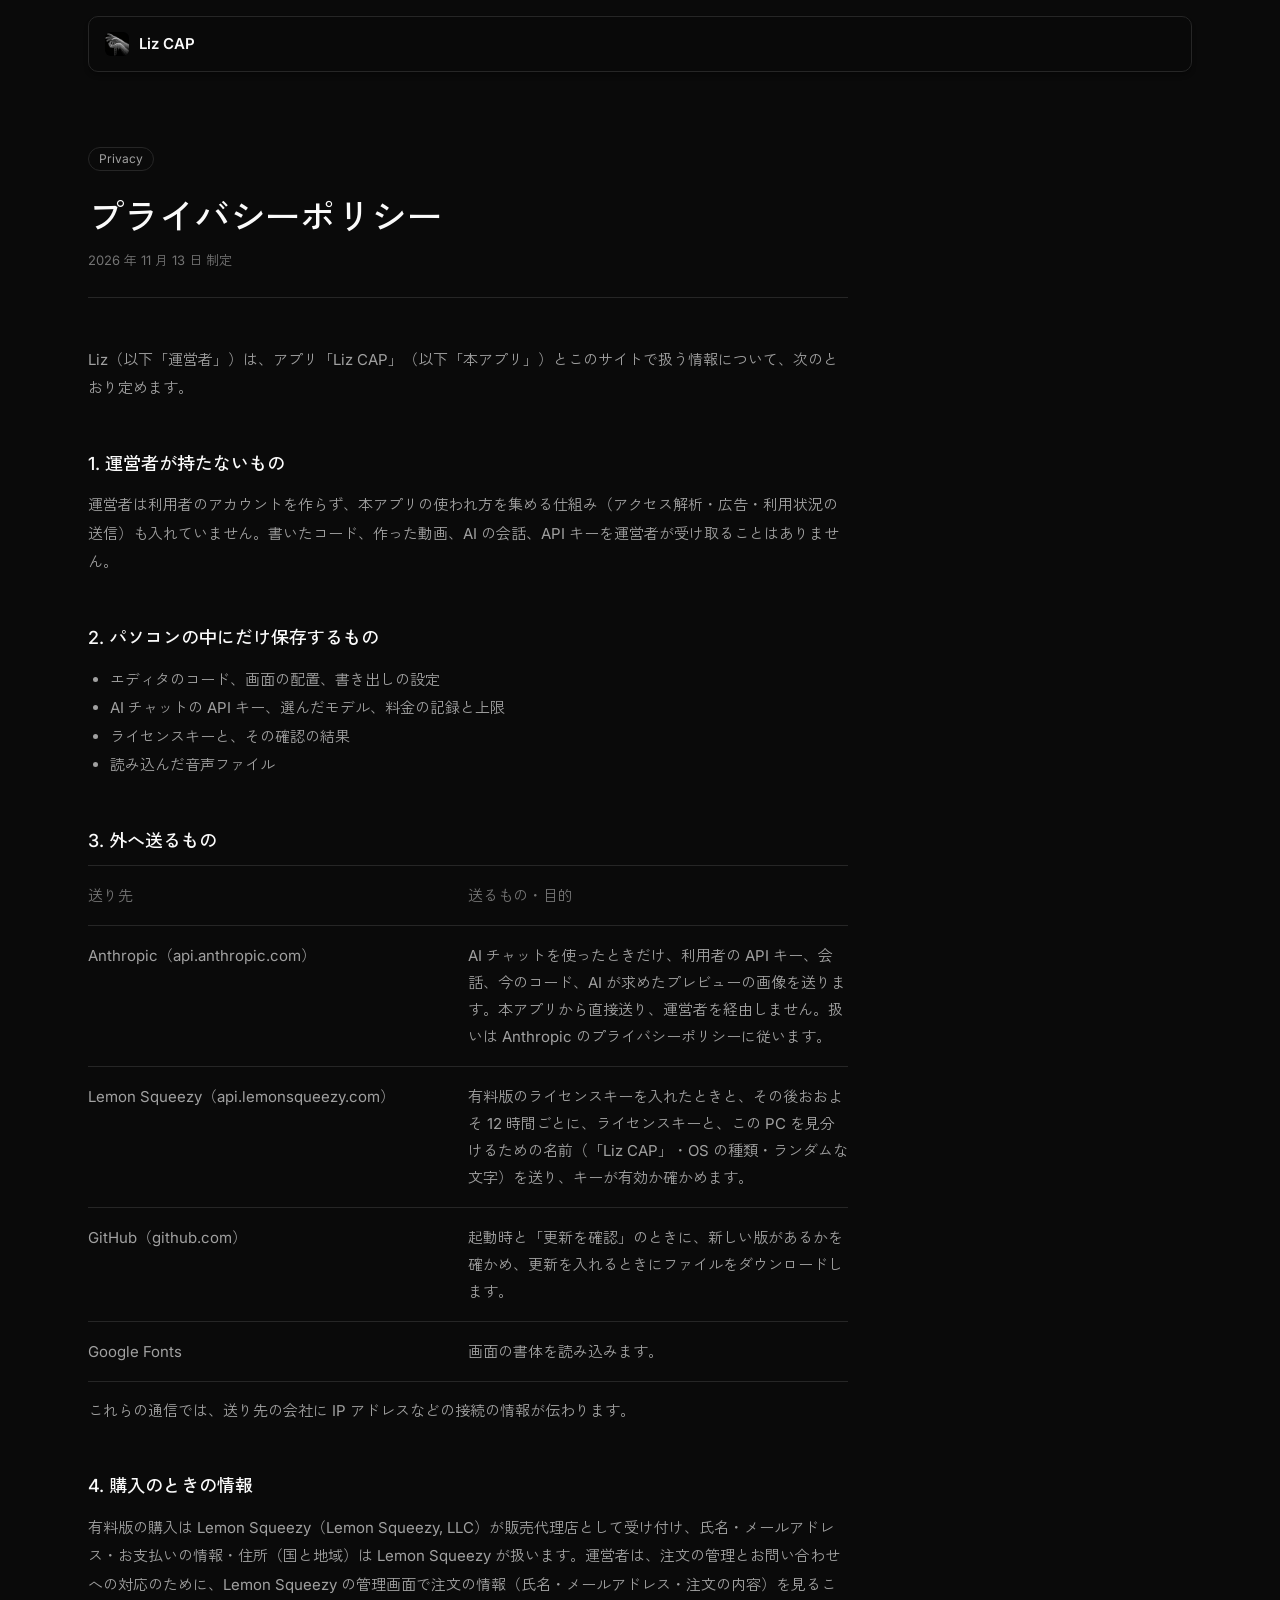
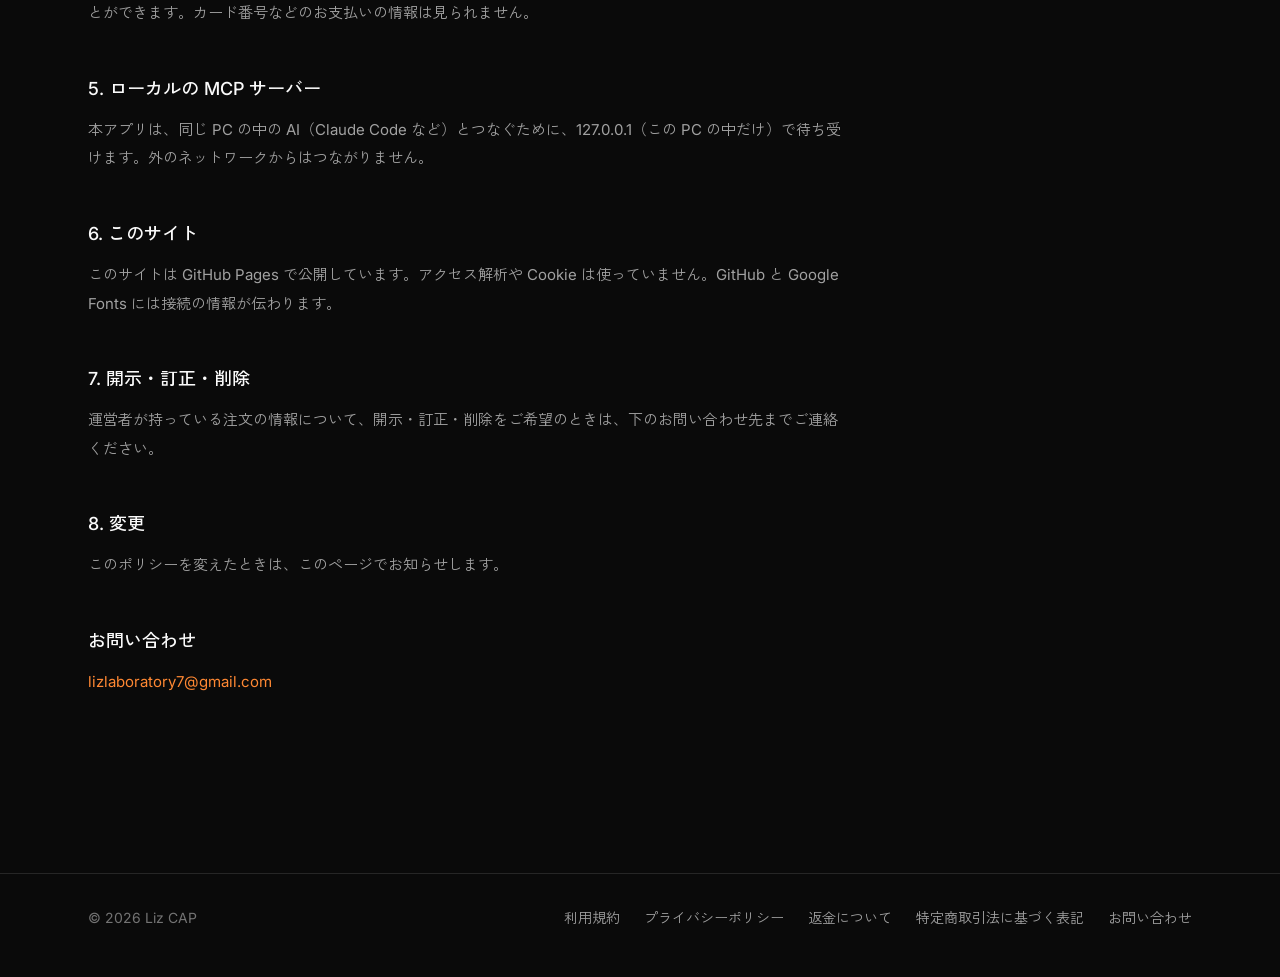
==== commit 224e635e: "Update the site pooh9135/liz-code@47b63457a089616c5e6d995d37cd6ff17e00418a" ====
--- a/privacy.html
+++ b/privacy.html
@@ -7,7 +7,7 @@
   <link rel="icon" href="icon.png">
   <link rel="preconnect" href="https://fonts.googleapis.com">
   <link rel="preconnect" href="https://fonts.gstatic.com" crossorigin>
-  <link href="https://fonts.googleapis.com/css2?family=Inter:wght@400..700&family=JetBrains+Mono:wght@400&family=Unbounded:wght@800;900&family=Zen+Kaku+Gothic+New:wght@400;500;700;900&display=swap" rel="stylesheet">
+  <link href="https://fonts.googleapis.com/css2?family=Inter:wght@400..700&family=JetBrains+Mono:wght@400&family=Zen+Kaku+Gothic+New:wght@400;500;700&display=swap" rel="stylesheet">
   <link rel="stylesheet" href="ui/tokens.css">
   <link rel="stylesheet" href="ui/components.css">
   <link rel="stylesheet" href="site.css">
--- a/ui/tokens.css
+++ b/ui/tokens.css
@@ -1,51 +1,41 @@
-/* Liz CAP の販売サイトの色・字・間隔（2026-11-19: 濃い紺の地 + 太い見出し + 色つきの大きなカード + 数学の立体） */
+/* Liz CAP の販売サイトの色・字・間隔。
+   D:/Claudcode/UI/Lizcode の Graphite（ほぼ黒の地・細い線・白い字・色はリンクのオレンジだけ）に沿う（2026-11-19）。
+   独自の部分は数学の立体（shapes.js）: 線の色 --color-cloud、走る光は --color-link と --color-ice */
 :root {
-  --color-bg: #0a0b1e;
-  --color-bg-deep: #06071a;
-  --color-panel: #14163a;
-  --color-raised: #1c1f4d;
-  --color-line: rgba(255, 255, 255, 0.1);
-  --color-text: #ffffff;
-  --color-text-2: #c3c6e6;
-  --color-muted: #9195bd;
-  --color-ink: #0a0b1e;
+  --color-bg: #0a0a0a;
+  --color-black: #000000;
+  --color-surface: #171717;
+  --color-edge: #262626;
+  --color-steel: #464646;
+  --color-text: #fafafa;
+  --color-paper: #e5e5e5;
+  --color-fog: #a1a1a1;
+  --color-ash: #737373;
+  --color-link: #ff8833;
+  --color-ice: #6ea8ff;
 
-  /* 主ボタンと立体の色 */
-  --color-coral: #ff6b3d;
-  --color-coral-hi: #ff8a63;
-  --color-violet: #7c5cff;
-  --color-sky: #38b6ff;
-  --color-pink: #ff5fa2;
-  --color-sun: #ffc53d;
-  --color-mint: #2ed3a0;
-
-  /* できることのカード（1 枚ごとに別の色） */
-  --grad-violet: linear-gradient(135deg, #5a39e6 0%, #9a4bf0 100%);
-  --grad-blue: linear-gradient(135deg, #1b5fd9 0%, #2a9fe8 100%);
-  --grad-pink: linear-gradient(135deg, #b82a78 0%, #ec5578 100%);
-  --grad-green: linear-gradient(135deg, #0a7659 0%, #17a276 100%);
-
-  --font-display: 'Unbounded', 'Zen Kaku Gothic New', 'Yu Gothic UI', 'Hiragino Sans', sans-serif;
   --font-sans: 'Inter', 'Zen Kaku Gothic New', 'Yu Gothic UI', 'Hiragino Sans', sans-serif;
   --font-mono: 'JetBrains Mono', ui-monospace, Consolas, monospace;
 
-  --spacing-4: 4px;
   --spacing-8: 8px;
-  --spacing-12: 12px;
   --spacing-16: 16px;
-  --spacing-20: 20px;
   --spacing-24: 24px;
   --spacing-32: 32px;
-  --spacing-40: 40px;
   --spacing-48: 48px;
   --spacing-56: 56px;
-  --spacing-80: 80px;
-  --spacing-112: 112px;
-  --section-gap: 136px;
-  --page-max: 1200px;
+  --spacing-64: 64px;
+  --spacing-72: 72px;
+  --spacing-128: 128px;
+  --section-gap: 176px;
+  --page-max: 1152px;
 
-  --radius-btn: 12px;
-  --radius-card: 16px;
-  --radius-panel: 32px;
-  --radius-pill: 104px;
+  --radius-btn: 8px;
+  --radius-card: 10px;
+  --radius-badge: 20px;
+  --radius-pill: 9999px;
+
+  --line: 1px solid var(--color-edge);
+  --shadow-frame: rgba(101, 129, 128, 0.15) 0 0 2px 2px inset, rgba(32, 47, 46, 0.15) 0 0 4px 4px inset;
+  --shadow-pale: rgb(255, 255, 255) 0 1px 0 0 inset, rgba(0, 0, 0, 0.1) 0 -2px 6px 0 inset;
+  --shadow-sm: rgba(0, 0, 0, 0.25) 0 4px 4px 0;
 }
--- a/ui/components.css
+++ b/ui/components.css
@@ -1,46 +1,48 @@
 /* 部品: 字・ボタン・出てくる動き */
 *, *::before, *::after { box-sizing: border-box; }
-html { scroll-behavior: smooth; scroll-padding-top: 88px; }
-body { margin: 0; background: var(--color-bg); color: var(--color-text-2); font: 400 16px/1.7 var(--font-sans); -webkit-font-smoothing: antialiased; overflow-x: clip; }
+html { scroll-behavior: smooth; scroll-padding-top: 96px; }
+body { margin: 0; background: var(--color-bg); color: var(--color-fog); font: 400 16px/1.7 var(--font-sans); font-feature-settings: "clig" 0, "liga" 0; -webkit-font-smoothing: antialiased; overflow-x: clip; }
 img, video, canvas { display: block; max-width: 100%; }
 a { color: inherit; }
-code { font: 400 0.9em var(--font-mono); background: rgba(255, 255, 255, 0.14); padding: 0.1em 0.4em; border-radius: 6px; }
-::selection { background: var(--color-coral); color: var(--color-ink); }
+code { font: 400 0.88em var(--font-mono); color: var(--color-text); background: var(--color-surface); border: var(--line); padding: 0.1em 0.4em; border-radius: 4px; }
+::selection { background: var(--color-paper); color: #171717; }
 
-/* 見出しは太く、詰めて */
-.display, .headline, .title { font-family: var(--font-display); font-weight: 900; color: var(--color-text); margin: 0; letter-spacing: -0.01em; font-feature-settings: "palt"; }
-.display { font-size: 60px; line-height: 1.16; }
-.headline { font-size: 44px; line-height: 1.2; }
-.title { font-size: 28px; line-height: 1.3; }
-.lead { font-size: 18px; line-height: 1.8; color: var(--color-text-2); margin: 0; }
+/* 見出しは 500 で、詰めて */
+.display, .headline { font-weight: 500; color: var(--color-text); margin: 0; font-feature-settings: "palt", "clig" 0, "liga" 0; }
+.display { font-size: 60px; line-height: 1.12; letter-spacing: -1.5px; }
+.headline { font-size: 36px; line-height: 1.25; letter-spacing: -0.6px; }
+.lead { font-size: 18px; line-height: 1.75; margin: 0; }
 
-.tag { display: flex; justify-content: center; margin-bottom: var(--spacing-16); align-items: center; gap: var(--spacing-8); font: 800 11px/1 var(--font-display); letter-spacing: 0.08em; text-transform: uppercase; color: var(--color-sun); }
+/* 小さな見出し札 */
+.tag { display: inline-block; margin-bottom: var(--spacing-24); padding: 3px 10px; border: var(--line); border-radius: var(--radius-badge); font-size: 12px; line-height: 1.33; color: var(--color-fog); }
 
-/* ボタン: 主はコーラル、次は白。同じ色を 2 つ並べない */
-.btn { display: inline-flex; align-items: center; justify-content: center; gap: var(--spacing-8); height: 52px; padding: 0 var(--spacing-24); border-radius: var(--radius-btn); border: 1px solid rgba(255, 255, 255, 0.4); background: transparent; color: var(--color-text); font: 700 15px/1 var(--font-sans); text-decoration: none; white-space: nowrap; cursor: pointer; transition: transform .15s ease, background .15s ease, border-color .15s ease; }
-.btn:hover { transform: translateY(-2px); border-color: #fff; }
-.btn:active { transform: translateY(0); }
-.btn:focus-visible { outline: 3px solid var(--color-sun); outline-offset: 3px; }
-.btn-primary { background: var(--color-coral); border-color: var(--color-coral); color: var(--color-ink); }
-.btn-primary:hover { background: var(--color-coral-hi); border-color: var(--color-coral-hi); }
-.btn-white { background: #fff; border-color: #fff; color: var(--color-ink); }
-.btn-white:hover { background: #ecebff; }
-.btn-dark { background: var(--color-ink); border-color: var(--color-ink); color: #fff; }
-.btn-dark:hover { border-color: var(--color-ink); background: #1c1f4d; }
-.btn-sm { height: 40px; padding: 0 var(--spacing-16); font-size: 14px; }
+/* 文中のリンクだけオレンジ */
+.link { color: var(--color-link); text-decoration: none; }
+.link::after { content: " →"; }
+.link:hover { text-decoration: underline; text-underline-offset: 4px; }
+
+/* ボタン: 主は白っぽく、次は濃い灰色。色は塗らない */
+.btn { display: inline-flex; align-items: center; justify-content: center; gap: var(--spacing-8); height: 44px; padding: 0 20px; border-radius: var(--radius-btn); border: 1px solid var(--color-steel); background: var(--color-edge); color: var(--color-text); font: 500 15px/1 var(--font-sans); text-decoration: none; white-space: nowrap; cursor: pointer; box-shadow: rgba(0, 0, 0, 0.1) 0 1px 3px 0, rgba(0, 0, 0, 0.1) 0 1px 2px -1px; transition: background .15s ease, border-color .15s ease, color .15s ease; }
+.btn:hover { background: #303030; border-color: #5a5a5a; }
+.btn:focus-visible { outline: 2px solid var(--color-text); outline-offset: 3px; }
+.btn-primary { background: var(--color-paper); border-color: rgba(255, 255, 255, 0.1); color: #171717; box-shadow: var(--shadow-pale); }
+.btn-primary:hover { background: #ffffff; border-color: rgba(255, 255, 255, 0.1); }
+.btn-ghost { background: transparent; border-color: rgba(255, 255, 255, 0.1); color: var(--color-fog); box-shadow: none; }
+.btn-ghost:hover { background: var(--color-surface); border-color: var(--color-edge); color: var(--color-text); }
+.btn-sm { height: 36px; padding: 0 var(--spacing-16); font-size: 14px; }
 
 /* 出てくる動き */
-@keyframes rise { from { opacity: 0; transform: translateY(24px); } to { opacity: 1; transform: none; } }
+@keyframes rise { from { opacity: 0; transform: translateY(16px); } to { opacity: 1; transform: none; } }
 .enter { animation: rise .7s cubic-bezier(.2, .7, .2, 1) both; }
 .enter-2 { animation: rise .7s .1s cubic-bezier(.2, .7, .2, 1) both; }
 .enter-3 { animation: rise .7s .2s cubic-bezier(.2, .7, .2, 1) both; }
-.reveal { opacity: 0; transform: translateY(28px); transition: opacity .7s ease, transform .7s cubic-bezier(.2, .7, .2, 1); }
+.reveal { opacity: 0; transform: translateY(20px); transition: opacity .7s ease, transform .7s cubic-bezier(.2, .7, .2, 1); }
 .reveal.in { opacity: 1; transform: none; }
 
 /* 浮かぶ立体 */
-@keyframes bob { from { transform: translateY(-8px); } to { transform: translateY(10px); } }
-canvas.shape { pointer-events: none; animation: bob 4.5s ease-in-out infinite alternate; }
-canvas.shape.slow { animation-duration: 6.5s; }
+@keyframes bob { from { transform: translateY(-6px); } to { transform: translateY(8px); } }
+canvas.shape { pointer-events: none; animation: bob 5s ease-in-out infinite alternate; filter: drop-shadow(0 0 22px rgba(255, 255, 255, 0.07)); }
+canvas.shape.slow { animation-duration: 7s; }
 canvas.shape.no-gl { visibility: hidden; }
 
 @media (prefers-reduced-motion: reduce) {
--- a/site.css
+++ b/site.css
@@ -1,177 +1,173 @@
 /* 配置とこのサイトだけの部品 */
-.wrap { max-width: var(--page-max); margin: 0 auto; padding: 0 var(--spacing-32); }
+.wrap { max-width: var(--page-max); margin: 0 auto; padding: 0 var(--spacing-24); }
 main > section.wrap { margin-top: var(--section-gap); }
 
-/* ---- 上の帯 ---- */
-.top { position: sticky; top: 0; z-index: 20; background: rgba(10, 11, 30, 0.78); backdrop-filter: blur(14px); -webkit-backdrop-filter: blur(14px); }
-.top .wrap { display: flex; align-items: center; gap: var(--spacing-32); height: 72px; }
-.brand { display: inline-flex; align-items: center; gap: var(--spacing-12); font: 800 17px/1 var(--font-display); color: #fff; text-decoration: none; }
-.brand img { width: 30px; height: 30px; border-radius: 8px; }
-.top nav { display: flex; gap: var(--spacing-8); margin: 0 auto; }
-.top nav a { padding: var(--spacing-8) var(--spacing-16); border-radius: var(--radius-btn); color: #fff; font-weight: 500; font-size: 15px; text-decoration: none; }
-.top nav a:hover { background: rgba(255, 255, 255, 0.1); }
+/* ---- お知らせの帯と、浮いた上の帯 ---- */
+.announce { display: flex; justify-content: center; align-items: center; gap: var(--spacing-16); padding: var(--spacing-8) var(--spacing-16); background: var(--color-surface); border-bottom: var(--line); font-size: 14px; line-height: 1.43; text-decoration: none; }
+.announce b { font-weight: 600; color: var(--color-text); }
+.announce span { color: var(--color-fog); }
+.announce:hover span { color: var(--color-text); }
+.top { position: sticky; top: 0; z-index: 20; padding-top: var(--spacing-16); }
+.top .wrap { display: flex; align-items: center; gap: var(--spacing-24); height: 56px; max-width: calc(var(--page-max) - 48px); padding: 0 var(--spacing-16); background: rgba(10, 10, 10, 0.86); backdrop-filter: blur(12px); -webkit-backdrop-filter: blur(12px); border: var(--line); border-radius: var(--radius-card); box-shadow: var(--shadow-sm); }
+.brand { display: inline-flex; align-items: center; gap: 10px; font-weight: 600; font-size: 15px; color: var(--color-text); text-decoration: none; }
+.brand img { width: 24px; height: 24px; border-radius: 6px; }
+.top nav { display: flex; gap: var(--spacing-8); }
+.top nav a { padding: 6px 10px; border-radius: var(--radius-btn); color: var(--color-fog); font-weight: 500; font-size: 14px; text-decoration: none; }
+.top nav a:hover { color: var(--color-text); }
 .top .actions { display: flex; gap: var(--spacing-8); margin-left: auto; }
-.top nav + .actions { margin-left: 0; }
 
 /* ---- 最初の画面 ---- */
-.hero { position: relative; padding-top: var(--spacing-80); }
-.hero::before { content: ""; position: absolute; inset: -72px 0 0; z-index: -1;
-  background:
-    radial-gradient(60% 55% at 78% 30%, rgba(124, 92, 255, 0.34), transparent 70%),
-    radial-gradient(40% 40% at 12% 78%, rgba(56, 182, 255, 0.16), transparent 70%),
-    linear-gradient(rgba(255, 255, 255, 0.05) 1px, transparent 1px) 0 0 / 56px 56px,
-    linear-gradient(90deg, rgba(255, 255, 255, 0.05) 1px, transparent 1px) 0 0 / 56px 56px;
-  -webkit-mask-image: linear-gradient(#000 55%, transparent); mask-image: linear-gradient(#000 55%, transparent); }
-.hero-grid { display: grid; grid-template-columns: 1.05fr 1fr; gap: var(--spacing-32); align-items: center; }
-.hero-text .new { display: inline-flex; align-items: center; gap: var(--spacing-12); padding: 6px 16px 6px 6px; border-radius: var(--radius-pill); background: rgba(255, 255, 255, 0.1); color: #fff; font-size: 14px; text-decoration: none; margin-bottom: var(--spacing-24); }
-.hero-text .new b { padding: 5px 10px; border-radius: var(--radius-pill); background: var(--color-sun); color: var(--color-ink); font: 800 11px/1 var(--font-display); }
-.hero-text .new:hover { background: rgba(255, 255, 255, 0.16); }
-.hero-text .lead { max-width: 30em; margin-top: var(--spacing-24); }
-.hero-text .actions { display: flex; flex-wrap: wrap; gap: var(--spacing-16); margin-top: var(--spacing-40); }
-.hero-text .small { margin: var(--spacing-16) 0 0; font-size: 13px; color: var(--color-muted); }
-.hero-art { position: relative; aspect-ratio: 1 / 1; max-width: 560px; width: 100%; justify-self: end; }
+.hero { position: relative; padding-top: var(--spacing-72); }
+.hero::before { content: ""; position: absolute; inset: -120px 0 auto; height: 760px; z-index: -1;
+  background: radial-gradient(rgba(255, 255, 255, 0.11) 1px, transparent 1.5px) 0 0 / 28px 28px;
+  -webkit-mask-image: radial-gradient(52% 60% at 74% 42%, #000, transparent 75%); mask-image: radial-gradient(52% 60% at 74% 42%, #000, transparent 75%); }
+.hero-grid { display: grid; grid-template-columns: 1.1fr 1fr; gap: var(--spacing-32); align-items: center; }
+.hero-text .lead { max-width: 29em; margin-top: var(--spacing-24); }
+.hero-text .actions { display: flex; flex-wrap: wrap; gap: var(--spacing-8); margin-top: var(--spacing-32); }
+.hero-text .small { margin: var(--spacing-16) 0 0; font-size: 12px; color: var(--color-ash); }
+.hero-art { position: relative; aspect-ratio: 1 / 1; max-width: 520px; width: 100%; justify-self: end; }
 .hero-art .s-main { position: absolute; inset: 0; width: 100%; height: 100%; }
-.hero-art .s-a { position: absolute; width: 27%; aspect-ratio: 1; left: -4%; top: 2%; }
-.hero-art .s-b { position: absolute; width: 24%; aspect-ratio: 1; right: -2%; bottom: 4%; }
+.hero-art .s-a { position: absolute; width: 25%; aspect-ratio: 1; left: -2%; top: 3%; }
+.hero-art .s-b { position: absolute; width: 22%; aspect-ratio: 1; right: 0; bottom: 5%; }
 
-.shot { position: relative; margin-top: var(--spacing-56); }
-.shot .window { border-radius: var(--radius-card); overflow: hidden; border: 1px solid rgba(255, 255, 255, 0.14); box-shadow: 0 40px 120px rgba(60, 40, 180, 0.45); }
+.shot { position: relative; margin-top: var(--spacing-48); }
+.shot .window { position: relative; border-radius: var(--radius-card); overflow: hidden; border: var(--line); background: var(--color-black); }
+.shot .window::after { content: ""; position: absolute; inset: 0; border-radius: inherit; box-shadow: var(--shadow-frame); pointer-events: none; }
 .shot .window img { width: 100%; height: auto; }
-.shot .s-l { position: absolute; width: 190px; aspect-ratio: 1; left: -70px; bottom: -60px; z-index: 2; }
-.shot .s-r { position: absolute; width: 150px; aspect-ratio: 1; right: -52px; top: -64px; z-index: 2; }
+.shot .s-l { position: absolute; width: 170px; aspect-ratio: 1; left: -66px; bottom: -56px; z-index: 2; }
+.shot .s-r { position: absolute; width: 140px; aspect-ratio: 1; right: -50px; top: -60px; z-index: 2; }
 
 /* ---- 宣言と 3 つの特長 ---- */
-.intro { text-align: center; }
-.intro .headline { max-width: 17em; margin: 0 auto; }
-.intro > p { max-width: 38em; margin: var(--spacing-24) auto 0; font-size: 18px; line-height: 1.85; }
-.trio { display: grid; grid-template-columns: repeat(3, 1fr); gap: var(--spacing-24); margin-top: var(--spacing-56); text-align: left; }
-.trio > div { background: var(--color-panel); border-radius: 24px; padding: var(--spacing-32); }
-.trio canvas { width: 150px; height: 150px; margin: -8px 0 var(--spacing-8) -14px; }
-.trio h3 { font: 900 22px/1.35 var(--font-display); color: #fff; margin: 0 0 var(--spacing-8); }
-.trio p { margin: 0; font-size: 15px; }
+.intro .headline { max-width: 16em; }
+.intro > p { max-width: 36em; margin: var(--spacing-24) 0 0; font-size: 18px; line-height: 1.75; }
+.trio { display: grid; grid-template-columns: repeat(3, 1fr); margin-top: var(--spacing-56); border: var(--line); border-radius: var(--radius-card); }
+.trio > div { padding: var(--spacing-24); }
+.trio > div + div { border-left: var(--line); }
+.trio canvas { width: 132px; height: 132px; margin: 0 0 var(--spacing-16) -10px; }
+.trio h3 { font-size: 20px; line-height: 1.4; font-weight: 500; color: var(--color-text); margin: 0 0 var(--spacing-8); }
+.trio p { margin: 0; font-size: 15px; line-height: 1.7; }
 
-/* ---- できること: 色つきの大きなカード ---- */
-.sec-head { text-align: center; margin-bottom: var(--spacing-56); }
-.sec-head p { max-width: 36em; margin: var(--spacing-20) auto 0; font-size: 17px; }
-.panels { display: grid; gap: var(--spacing-40); }
-.panel { position: relative; display: grid; grid-template-columns: 1fr 1.25fr; gap: var(--spacing-48); align-items: center; padding: var(--spacing-56); border-radius: var(--radius-panel); color: #fff; }
+/* ---- できること: 線で囲んだカード ---- */
+.sec-head { margin-bottom: var(--spacing-48); }
+.sec-head p { max-width: 36em; margin: var(--spacing-16) 0 0; }
+.sec-head a { color: var(--color-link); text-decoration: none; }
+.panels { display: grid; gap: var(--spacing-16); }
+.panel { position: relative; display: grid; grid-template-columns: 1fr 1.35fr; gap: var(--spacing-32); align-items: center; padding: var(--spacing-16); border: var(--line); border-radius: var(--radius-card); background: var(--color-bg); }
+.panel.flip { grid-template-columns: 1.35fr 1fr; }
 .panel.flip .text { order: 2; }
-.panel.flip { grid-template-columns: 1.25fr 1fr; }
-.panel.c1 { background: var(--grad-violet); }
-.panel.c2 { background: var(--grad-blue); }
-.panel.c3 { background: var(--grad-pink); }
-.panel.c4 { background: var(--grad-green); }
-.panel .num { font: 800 12px/1 var(--font-display); letter-spacing: 0.08em; opacity: 0.8; }
-.panel h3 { font: 900 32px/1.25 var(--font-display); margin: var(--spacing-16) 0 var(--spacing-16); letter-spacing: -0.01em; font-feature-settings: "palt"; }
-.panel p { margin: 0; color: rgba(255, 255, 255, 0.95); }
-.panel .note { margin-top: var(--spacing-12); font-size: 14.5px; color: rgba(255, 255, 255, 0.82); }
-.panel .more { display: inline-block; margin-top: var(--spacing-24); font-weight: 700; font-size: 14.5px; color: #fff; text-underline-offset: 4px; }
-.panel .media { border-radius: var(--radius-card); overflow: hidden; background: #0b0b0c; aspect-ratio: 16 / 9; }
+.panel .text { padding: var(--spacing-24) var(--spacing-16) var(--spacing-24) var(--spacing-24); }
+.panel.flip .text { padding: var(--spacing-24) var(--spacing-24) var(--spacing-24) var(--spacing-16); }
+.panel .num { font: 400 12px/1.33 var(--font-mono); color: var(--color-ash); letter-spacing: 0.04em; }
+.panel h3 { font-size: 24px; line-height: 1.35; font-weight: 500; color: var(--color-text); margin: var(--spacing-16) 0; font-feature-settings: "palt"; }
+.panel p { margin: 0; }
+.panel .note { margin-top: var(--spacing-8); font-size: 14px; color: var(--color-ash); }
+.panel .more { display: inline-block; margin-top: var(--spacing-24); color: var(--color-link); text-decoration: none; }
+.panel .more:hover { text-decoration: underline; text-underline-offset: 4px; }
+.panel .media { position: relative; border-radius: var(--radius-card); overflow: hidden; border: var(--line); background: var(--color-black); aspect-ratio: 16 / 9; }
 .panel .media video { width: 100%; height: 100%; object-fit: cover; }
-.panel canvas.shape { position: absolute; width: 170px; height: 170px; z-index: 2; }
-.panel .f-tr { right: -56px; top: -70px; }
-.panel .f-bl { left: -64px; bottom: -72px; }
-.panel .f-tl { left: -56px; top: -74px; }
-.panel .f-br { right: -60px; bottom: -70px; }
+.panel canvas.shape { position: absolute; width: 150px; height: 150px; z-index: 2; }
+.panel .f-tr { right: -58px; top: -64px; }
+.panel .f-bl { left: -62px; bottom: -62px; }
+.panel .f-tl { left: -58px; top: -66px; }
+.panel .f-br { right: -60px; bottom: -62px; }
 
 /* ---- 料金 ---- */
-.prices { display: grid; grid-template-columns: 1fr 1fr; gap: var(--spacing-24); max-width: 920px; margin: 0 auto; }
-.price { position: relative; display: flex; flex-direction: column; padding: var(--spacing-40); border-radius: 24px; background: var(--color-panel); }
-.price .name { font: 800 13px/1 var(--font-display); letter-spacing: 0.06em; color: var(--color-muted); }
-.price .amount { font: 900 48px/1.1 var(--font-display); color: #fff; margin: var(--spacing-16) 0 var(--spacing-24); }
-.price .amount small { font: 500 14px/1 var(--font-sans); margin-left: var(--spacing-8); color: var(--color-muted); }
-.price ul { list-style: none; margin: 0 0 var(--spacing-32); padding: 0; display: grid; gap: var(--spacing-12); }
-.price li { position: relative; padding-left: 30px; font-size: 15px; line-height: 1.65; }
-.price li::before { content: ""; position: absolute; left: 0; top: 3px; width: 20px; height: 20px; border-radius: 50%; background: var(--color-mint) url("data:image/svg+xml,%3Csvg xmlns='http://www.w3.org/2000/svg' viewBox='0 0 20 20'%3E%3Cpath d='M5.5 10.5l3 3 6-7' fill='none' stroke='%230a0b1e' stroke-width='2.2' stroke-linecap='round' stroke-linejoin='round'/%3E%3C/svg%3E") center / contain; }
+.prices { display: grid; grid-template-columns: 1fr 1fr; gap: var(--spacing-16); }
+.price { position: relative; display: flex; flex-direction: column; padding: var(--spacing-32); border: var(--line); border-radius: var(--radius-card); background: var(--color-bg); }
+.price .name { font-size: 14px; font-weight: 500; color: var(--color-fog); }
+.price .amount { font-size: 48px; line-height: 1.1; font-weight: 500; letter-spacing: -1px; color: var(--color-text); margin: var(--spacing-16) 0 var(--spacing-24); }
+.price .amount small { font-size: 14px; font-weight: 400; letter-spacing: 0; margin-left: var(--spacing-8); color: var(--color-ash); }
+.price ul { list-style: none; margin: 0 0 var(--spacing-32); padding: var(--spacing-24) 0 0; border-top: var(--line); display: grid; gap: 12px; }
+.price li { position: relative; padding-left: 26px; font-size: 15px; line-height: 1.65; }
+.price li::before { content: ""; position: absolute; left: 3px; top: 0.5em; width: 10px; height: 5px; border-left: 1.5px solid var(--color-text); border-bottom: 1.5px solid var(--color-text); transform: rotate(-45deg); }
 .price .btn { margin-top: auto; }
-.price.is-paid { background: #fff; color: #33365c; }
-.price.is-paid .name { color: #5a39e6; }
-.price.is-paid .amount { color: var(--color-ink); }
-.price.is-paid .amount small { color: #5d618a; }
-.price.is-paid canvas.shape { position: absolute; width: 150px; height: 150px; right: -48px; top: -62px; }
-.foot-note { max-width: 920px; margin: var(--spacing-32) auto 0; font-size: 13.5px; color: var(--color-muted); }
+.price.is-paid { background: var(--color-surface); border-color: var(--color-steel); }
+.price.is-paid .name { color: var(--color-text); }
+.price.is-paid canvas.shape { position: absolute; width: 140px; height: 140px; right: -50px; top: -58px; }
+.foot-note { margin: var(--spacing-24) 0 0; font-size: 13px; line-height: 1.7; color: var(--color-ash); }
 
 /* ---- 質問 ---- */
-.faq { max-width: 820px; margin: 0 auto; display: grid; gap: var(--spacing-12); }
-.faq details { background: var(--color-panel); border-radius: var(--radius-card); }
-.faq summary { display: flex; align-items: center; gap: var(--spacing-16); padding: var(--spacing-20) var(--spacing-24); cursor: pointer; list-style: none; color: #fff; font-weight: 700; font-size: 16.5px; }
+.faq { border: var(--line); border-radius: var(--radius-card); }
+.faq details + details { border-top: var(--line); }
+.faq summary { display: flex; align-items: center; gap: var(--spacing-16); padding: 18px var(--spacing-24); cursor: pointer; list-style: none; color: var(--color-text); font-weight: 500; font-size: 16px; }
 .faq summary::-webkit-details-marker { display: none; }
-.faq summary::after { content: "+"; margin-left: auto; flex: none; width: 28px; height: 28px; border-radius: 50%; background: rgba(255, 255, 255, 0.12); display: grid; place-items: center; font: 500 18px/1 var(--font-sans); transition: transform .2s ease; }
+.faq summary::after { content: "+"; margin-left: auto; flex: none; color: var(--color-ash); font: 400 20px/1 var(--font-sans); transition: transform .2s ease; }
 .faq details[open] summary::after { transform: rotate(45deg); }
-.faq summary:focus-visible { outline: 3px solid var(--color-sun); outline-offset: 2px; border-radius: var(--radius-card); }
-.faq details p { margin: 0; padding: 0 var(--spacing-24) var(--spacing-24); font-size: 15px; line-height: 1.85; }
-.faq a, .sec-head a { color: var(--color-sun); }
+.faq summary:hover::after { color: var(--color-text); }
+.faq summary:focus-visible { outline: 2px solid var(--color-text); outline-offset: -2px; border-radius: var(--radius-card); }
+.faq details p { margin: 0; padding: 0 var(--spacing-24) var(--spacing-24); max-width: 52em; font-size: 15px; line-height: 1.8; }
+.faq a { color: var(--color-link); text-decoration: none; }
 
 /* ---- 最後の呼びかけ ---- */
-.cta { position: relative; text-align: center; padding: var(--spacing-112) var(--spacing-32); border-radius: var(--radius-panel);
-  background:
-    linear-gradient(rgba(255, 255, 255, 0.07) 1px, transparent 1px) 0 0 / 56px 56px,
-    linear-gradient(90deg, rgba(255, 255, 255, 0.07) 1px, transparent 1px) 0 0 / 56px 56px,
-    linear-gradient(135deg, #3a26b8 0%, #6f3fe6 55%, #a04cf0 100%); }
-.cta p { margin: var(--spacing-16) 0 0; color: rgba(255, 255, 255, 0.9); font-size: 17px; }
-.cta .actions { display: flex; flex-wrap: wrap; justify-content: center; gap: var(--spacing-16); margin-top: var(--spacing-40); }
+.cta { position: relative; padding: var(--spacing-128) var(--spacing-32); border: var(--line); border-radius: var(--radius-card); text-align: center;
+  background: radial-gradient(rgba(255, 255, 255, 0.1) 1px, transparent 1.5px) 0 0 / 28px 28px, var(--color-bg); }
+.cta::before { content: ""; position: absolute; inset: 0; border-radius: inherit; background: radial-gradient(60% 80% at 50% 50%, var(--color-bg) 30%, transparent); pointer-events: none; }
+.cta > * { position: relative; }
+.cta p { margin: var(--spacing-16) 0 0; }
+.cta .actions { display: flex; flex-wrap: wrap; justify-content: center; gap: var(--spacing-8); margin-top: var(--spacing-32); }
 .cta canvas.shape { position: absolute; z-index: 2; }
-.cta .s-l { width: 210px; height: 210px; left: -60px; top: -80px; }
-.cta .s-r { width: 180px; height: 180px; right: -50px; bottom: -70px; }
+.cta .s-l { width: 200px; height: 200px; left: -64px; top: -76px; }
+.cta .s-r { width: 170px; height: 170px; right: -54px; bottom: -66px; }
 
 /* ---- 下の帯 ---- */
-.bottom { margin-top: var(--section-gap); background: var(--color-bg-deep); }
-.bottom .wrap { display: flex; flex-wrap: wrap; align-items: center; gap: var(--spacing-24); padding-top: var(--spacing-48); padding-bottom: var(--spacing-56); font-size: 14px; color: var(--color-muted); }
+.bottom { margin-top: var(--section-gap); border-top: var(--line); }
+.bottom .wrap { display: flex; flex-wrap: wrap; align-items: center; gap: var(--spacing-24); padding-top: var(--spacing-32); padding-bottom: var(--spacing-48); font-size: 14px; color: var(--color-ash); }
 .bottom nav { display: flex; flex-wrap: wrap; gap: var(--spacing-24); margin-left: auto; }
-.bottom a { color: var(--color-text-2); text-decoration: none; }
-.bottom a:hover { color: #fff; }
+.bottom a { color: var(--color-fog); text-decoration: none; }
+.bottom a:hover { color: var(--color-text); }
 
 /* ---- 規約などのページ ---- */
-.doc { max-width: 760px; padding: var(--spacing-80) 0 0; }
-.doc .eyebrow { font: 800 11px/1 var(--font-display); letter-spacing: 0.08em; text-transform: uppercase; color: var(--color-sun); }
-.doc h1 { font: 900 44px/1.2 var(--font-display); color: #fff; margin: var(--spacing-16) 0 var(--spacing-8); }
-.doc .updated { color: var(--color-muted); font-size: 13px; margin: 0 0 var(--spacing-48); padding-bottom: var(--spacing-24); border-bottom: 1px solid var(--color-line); }
-.doc h2 { font-size: 19px; line-height: 1.4; font-weight: 700; color: #fff; margin: var(--spacing-48) 0 var(--spacing-12); }
+.doc { max-width: 760px; padding: var(--spacing-72) 0 0; }
+.doc .eyebrow { display: inline-block; padding: 3px 10px; border: var(--line); border-radius: var(--radius-badge); font-size: 12px; line-height: 1.33; color: var(--color-fog); }
+.doc h1 { font-size: 36px; line-height: 1.25; font-weight: 500; letter-spacing: -0.6px; color: var(--color-text); margin: var(--spacing-24) 0 var(--spacing-8); }
+.doc .updated { color: var(--color-ash); font-size: 13px; margin: 0 0 var(--spacing-48); padding-bottom: var(--spacing-24); border-bottom: var(--line); }
+.doc h2 { font-size: 18px; line-height: 1.4; font-weight: 500; color: var(--color-text); margin: var(--spacing-48) 0 12px; }
 .doc p, .doc li { font-size: 15px; line-height: 1.9; }
 .doc ul, .doc ol { padding-left: 1.4em; }
-.doc a { color: var(--color-sun); }
-.doc table { width: 100%; border-collapse: collapse; border-top: 1px solid var(--color-line); }
-.doc th, .doc td { text-align: left; vertical-align: top; padding: var(--spacing-16) 0; border-bottom: 1px solid var(--color-line); font-size: 15px; line-height: 1.8; }
-.doc th { width: 30%; padding-right: var(--spacing-24); color: var(--color-muted); font-weight: 500; }
+.doc a { color: var(--color-link); text-decoration: none; }
+.doc table { width: 100%; border-collapse: collapse; border-top: var(--line); }
+.doc th, .doc td { text-align: left; vertical-align: top; padding: var(--spacing-16) 0; border-bottom: var(--line); font-size: 15px; line-height: 1.8; }
+.doc th { width: 30%; padding-right: var(--spacing-24); color: var(--color-ash); font-weight: 400; }
 
 /* ---- 狭い画面 ---- */
 @media (max-width: 960px) {
-  :root { --section-gap: 96px; }
-  .display { font-size: 44px; }
-  .headline { font-size: 34px; }
+  :root { --section-gap: 112px; }
+  .display { font-size: 44px; letter-spacing: -1px; }
+  .headline { font-size: 30px; }
   .top nav { display: none; }
-  .top nav + .actions { margin-left: auto; }
+  .top .wrap { margin: 0 var(--spacing-16); }
   .hero { padding-top: var(--spacing-48); }
   .hero-grid { grid-template-columns: 1fr; }
-  .hero-art { max-width: 380px; justify-self: center; }
-  .shot .s-l { width: 120px; left: -20px; bottom: -44px; }
-  .shot .s-r { width: 100px; right: -16px; top: -48px; }
+  .hero-art { max-width: 360px; justify-self: center; }
+  .shot .s-l { width: 110px; left: -14px; bottom: -40px; }
+  .shot .s-r { width: 92px; right: -12px; top: -44px; }
   .trio { grid-template-columns: 1fr; }
-  .panel, .panel.flip { grid-template-columns: 1fr; gap: var(--spacing-32); padding: var(--spacing-40) var(--spacing-32); }
+  .trio > div + div { border-left: 0; border-top: var(--line); }
+  .panel, .panel.flip { grid-template-columns: 1fr; gap: var(--spacing-8); }
   .panel.flip .text { order: 0; }
-  .panel h3 { font-size: 26px; }
-  .panel canvas.shape { width: 110px; height: 110px; }
-  .panel .f-tr, .panel .f-br { right: -14px; }
-  .panel .f-tl, .panel .f-bl { left: -14px; }
-  .panel .f-tr, .panel .f-tl { top: -56px; }
-  .panel .f-br, .panel .f-bl { bottom: -52px; }
+  .panel .text, .panel.flip .text { padding: var(--spacing-16) var(--spacing-8) var(--spacing-24); }
+  .panel canvas.shape { width: 100px; height: 100px; }
+  .panel .f-tr, .panel .f-br { right: -12px; }
+  .panel .f-tl, .panel .f-bl { left: -12px; }
+  .panel .f-tr, .panel .f-tl { top: -52px; }
+  .panel .f-br, .panel .f-bl { bottom: -48px; }
   .prices { grid-template-columns: 1fr; }
-  .price.is-paid canvas.shape { width: 110px; height: 110px; right: -12px; top: -52px; }
-  .cta { padding: var(--spacing-80) var(--spacing-24); }
-  .cta .s-l { width: 130px; height: 130px; left: -18px; top: -60px; }
-  .cta .s-r { width: 110px; height: 110px; right: -14px; bottom: -50px; }
+  .price.is-paid canvas.shape { width: 100px; height: 100px; right: -10px; top: -50px; }
+  .cta { padding: var(--spacing-72) var(--spacing-24); }
+  .cta .s-l { width: 120px; height: 120px; left: -14px; top: -56px; }
+  .cta .s-r { width: 100px; height: 100px; right: -12px; bottom: -46px; }
 }
 @media (max-width: 560px) {
-  .wrap { padding: 0 var(--spacing-20); }
+  .wrap { padding: 0 var(--spacing-16); }
   .display { font-size: 36px; }
-  .headline { font-size: 28px; }
+  .headline { font-size: 26px; }
   .lead, .intro > p { font-size: 16px; }
-  .top .actions .btn:first-child { display: none; }
+  .announce span { display: none; }
+  .top .actions .btn-ghost { display: none; }
   .hero-text .actions .btn { width: 100%; }
-  .panel, .panel.flip { padding: var(--spacing-32) var(--spacing-24); border-radius: 24px; }
-  .price { padding: var(--spacing-32) var(--spacing-24); }
+  .price { padding: var(--spacing-24); }
   .price .amount { font-size: 40px; }
-  .doc h1 { font-size: 32px; }
+  .doc h1 { font-size: 28px; }
   .doc th, .doc td { display: block; width: auto; padding: var(--spacing-8) 0; }
   .doc th { border-bottom: 0; padding-top: var(--spacing-16); }
   .bottom nav { margin-left: 0; }
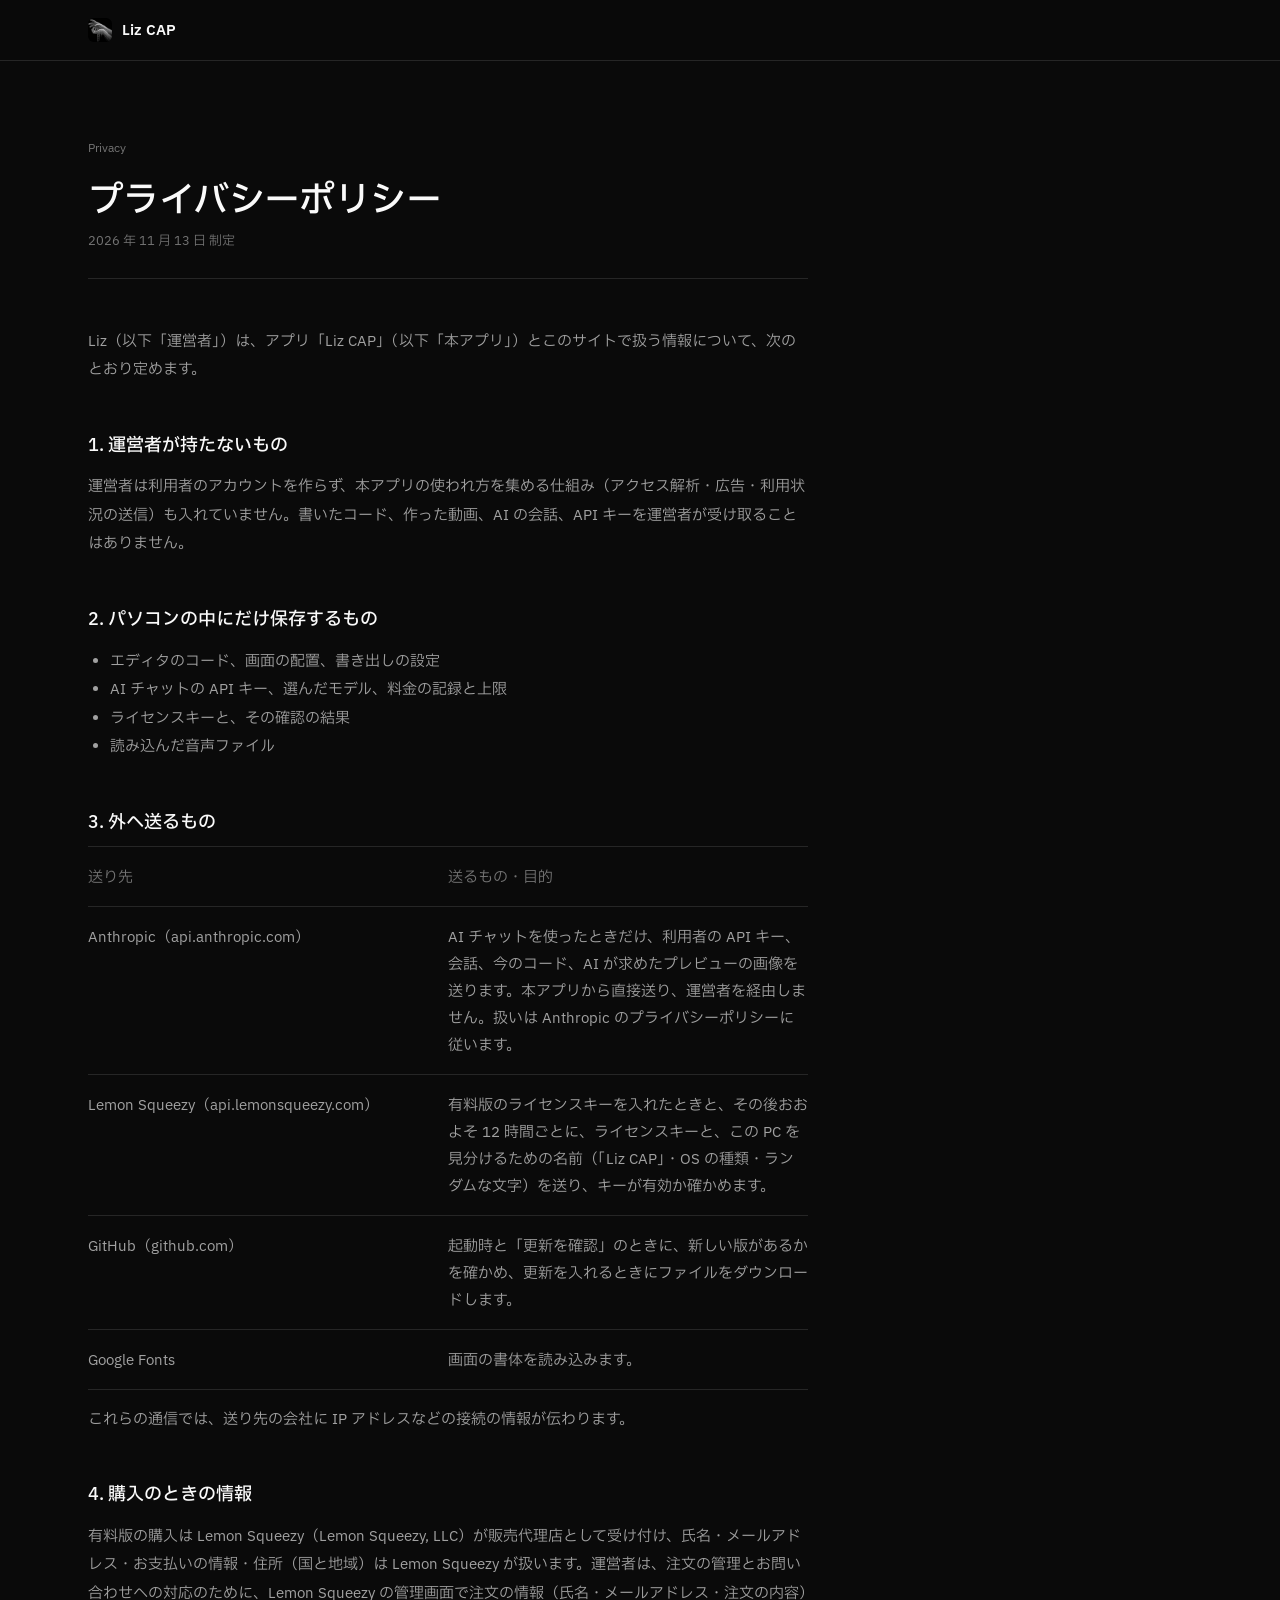
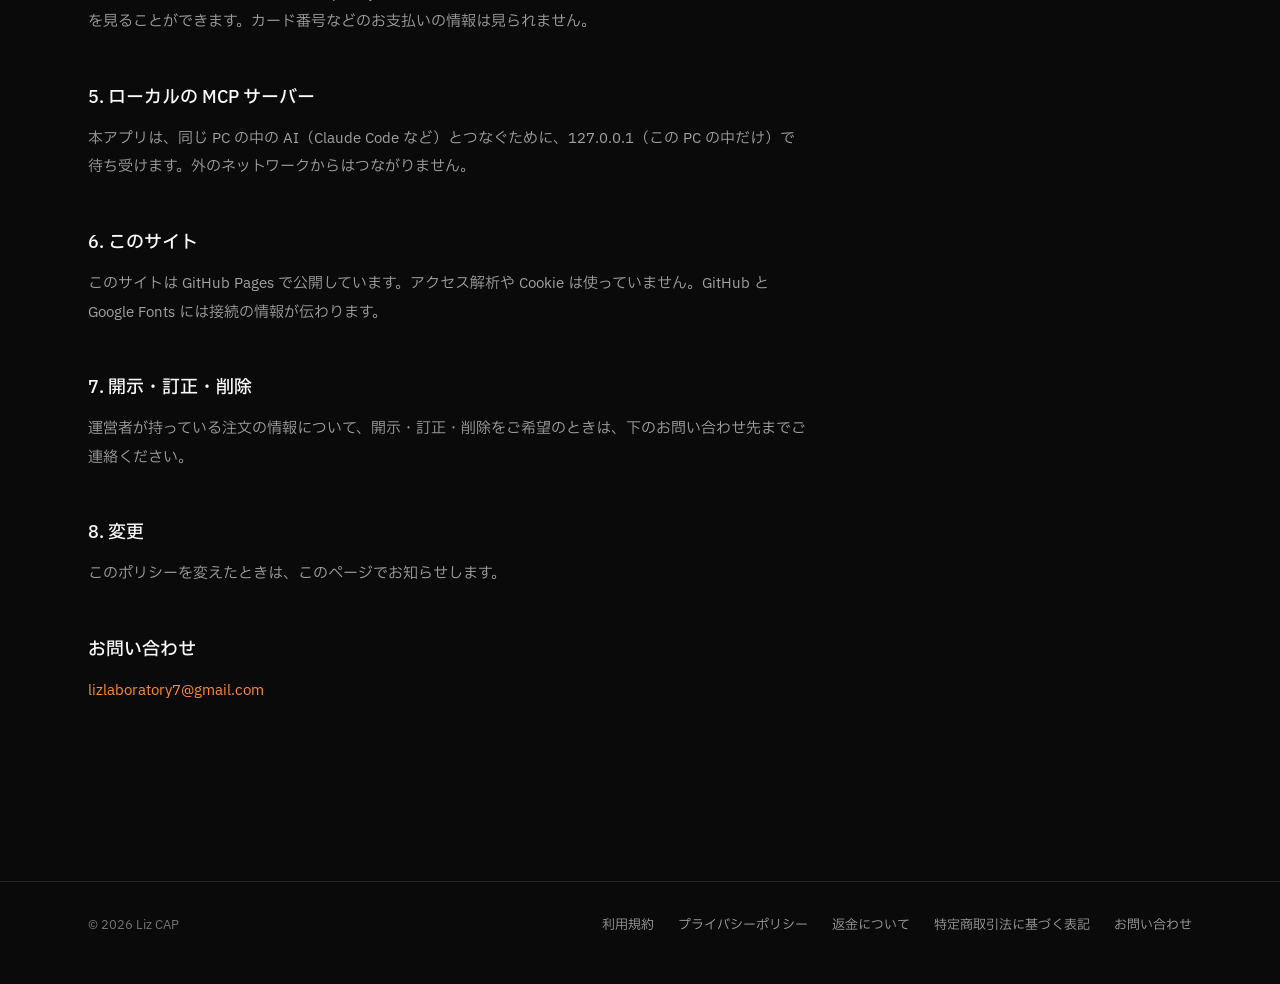
==== commit 7e7d803e: "Update the site pooh9135/liz-code@d0c395168bd2303dfc47a2fe363ac017864a1598" ====
--- a/privacy.html
+++ b/privacy.html
@@ -7,7 +7,7 @@
   <link rel="icon" href="icon.png">
   <link rel="preconnect" href="https://fonts.googleapis.com">
   <link rel="preconnect" href="https://fonts.gstatic.com" crossorigin>
-  <link href="https://fonts.googleapis.com/css2?family=Inter:wght@400..700&family=JetBrains+Mono:wght@400&family=Zen+Kaku+Gothic+New:wght@400;500;700&display=swap" rel="stylesheet">
+  <link href="https://fonts.googleapis.com/css2?family=IBM+Plex+Mono:wght@400&family=IBM+Plex+Sans:wght@400;500;600&family=IBM+Plex+Sans+JP:wght@400;500;600&display=swap" rel="stylesheet">
   <link rel="stylesheet" href="ui/tokens.css">
   <link rel="stylesheet" href="ui/components.css">
   <link rel="stylesheet" href="site.css">
--- a/ui/tokens.css
+++ b/ui/tokens.css
@@ -14,8 +14,8 @@
   --color-link: #ff8833;
   --color-ice: #6ea8ff;
 
-  --font-sans: 'Inter', 'Zen Kaku Gothic New', 'Yu Gothic UI', 'Hiragino Sans', sans-serif;
-  --font-mono: 'JetBrains Mono', ui-monospace, Consolas, monospace;
+  --font-sans: 'IBM Plex Sans', 'IBM Plex Sans JP', 'Yu Gothic UI', 'Hiragino Sans', sans-serif;
+  --font-mono: 'IBM Plex Mono', ui-monospace, Consolas, monospace;
 
   --spacing-8: 8px;
   --spacing-16: 16px;
--- a/ui/components.css
+++ b/ui/components.css
@@ -8,13 +8,13 @@
 ::selection { background: var(--color-paper); color: #171717; }
 
 /* 見出しは 500 で、詰めて */
-.display, .headline { font-weight: 500; color: var(--color-text); margin: 0; font-feature-settings: "palt", "clig" 0, "liga" 0; }
+.display, .headline { font-weight: 500; color: var(--color-text); margin: 0; }
 .display { font-size: 60px; line-height: 1.12; letter-spacing: -1.5px; }
 .headline { font-size: 36px; line-height: 1.25; letter-spacing: -0.6px; }
 .lead { font-size: 18px; line-height: 1.75; margin: 0; }
 
 /* 小さな見出し札 */
-.tag { display: inline-block; margin-bottom: var(--spacing-24); padding: 3px 10px; border: var(--line); border-radius: var(--radius-badge); font-size: 12px; line-height: 1.33; color: var(--color-fog); }
+.tag { display: block; margin-bottom: var(--spacing-16); font-size: 13px; line-height: 1.33; color: var(--color-ash); }
 
 /* 文中のリンクだけオレンジ */
 .link { color: var(--color-link); text-decoration: none; }
@@ -39,15 +39,9 @@
 .reveal { opacity: 0; transform: translateY(20px); transition: opacity .7s ease, transform .7s cubic-bezier(.2, .7, .2, 1); }
 .reveal.in { opacity: 1; transform: none; }
 
-/* 浮かぶ立体 */
-@keyframes bob { from { transform: translateY(-6px); } to { transform: translateY(8px); } }
-canvas.shape { pointer-events: none; animation: bob 5s ease-in-out infinite alternate; filter: drop-shadow(0 0 22px rgba(255, 255, 255, 0.07)); }
-canvas.shape.slow { animation-duration: 7s; }
-canvas.shape.no-gl { visibility: hidden; }
-
 @media (prefers-reduced-motion: reduce) {
   html { scroll-behavior: auto; }
-  .enter, .enter-2, .enter-3, canvas.shape { animation: none; }
+  .enter, .enter-2, .enter-3 { animation: none; }
   .reveal { opacity: 1; transform: none; transition: none; }
   .btn { transition: none; }
 }
--- a/site.css
+++ b/site.css
@@ -1,125 +1,89 @@
-/* 配置とこのサイトだけの部品 */
+/* 配置とこのサイトだけの部品。飾りは置かない: 黒い地・細い線・文字・製品の画面だけ */
 .wrap { max-width: var(--page-max); margin: 0 auto; padding: 0 var(--spacing-24); }
 main > section.wrap { margin-top: var(--section-gap); }
 
-/* ---- お知らせの帯と、浮いた上の帯 ---- */
-.announce { display: flex; justify-content: center; align-items: center; gap: var(--spacing-16); padding: var(--spacing-8) var(--spacing-16); background: var(--color-surface); border-bottom: var(--line); font-size: 14px; line-height: 1.43; text-decoration: none; }
-.announce b { font-weight: 600; color: var(--color-text); }
-.announce span { color: var(--color-fog); }
-.announce:hover span { color: var(--color-text); }
-.top { position: sticky; top: 0; z-index: 20; padding-top: var(--spacing-16); }
-.top .wrap { display: flex; align-items: center; gap: var(--spacing-24); height: 56px; max-width: calc(var(--page-max) - 48px); padding: 0 var(--spacing-16); background: rgba(10, 10, 10, 0.86); backdrop-filter: blur(12px); -webkit-backdrop-filter: blur(12px); border: var(--line); border-radius: var(--radius-card); box-shadow: var(--shadow-sm); }
+/* ---- 上の帯 ---- */
+.top { position: sticky; top: 0; z-index: 20; background: rgba(10, 10, 10, 0.86); backdrop-filter: blur(12px); -webkit-backdrop-filter: blur(12px); border-bottom: var(--line); }
+.top .wrap { display: flex; align-items: center; gap: var(--spacing-32); height: 60px; }
 .brand { display: inline-flex; align-items: center; gap: 10px; font-weight: 600; font-size: 15px; color: var(--color-text); text-decoration: none; }
 .brand img { width: 24px; height: 24px; border-radius: 6px; }
-.top nav { display: flex; gap: var(--spacing-8); }
-.top nav a { padding: 6px 10px; border-radius: var(--radius-btn); color: var(--color-fog); font-weight: 500; font-size: 14px; text-decoration: none; }
+.top nav { display: flex; gap: var(--spacing-24); }
+.top nav a { color: var(--color-fog); font-size: 14px; text-decoration: none; }
 .top nav a:hover { color: var(--color-text); }
 .top .actions { display: flex; gap: var(--spacing-8); margin-left: auto; }
 
 /* ---- 最初の画面 ---- */
-.hero { position: relative; padding-top: var(--spacing-72); }
-.hero::before { content: ""; position: absolute; inset: -120px 0 auto; height: 760px; z-index: -1;
-  background: radial-gradient(rgba(255, 255, 255, 0.11) 1px, transparent 1.5px) 0 0 / 28px 28px;
-  -webkit-mask-image: radial-gradient(52% 60% at 74% 42%, #000, transparent 75%); mask-image: radial-gradient(52% 60% at 74% 42%, #000, transparent 75%); }
-.hero-grid { display: grid; grid-template-columns: 1.1fr 1fr; gap: var(--spacing-32); align-items: center; }
-.hero-text .lead { max-width: 29em; margin-top: var(--spacing-24); }
-.hero-text .actions { display: flex; flex-wrap: wrap; gap: var(--spacing-8); margin-top: var(--spacing-32); }
+.hero { padding-top: 120px; }
+.hero-head { text-align: center; }
+.hero-text .lead { max-width: 32em; margin: var(--spacing-24) auto 0; }
+.hero-text .actions { display: flex; flex-wrap: wrap; justify-content: center; gap: var(--spacing-8); margin-top: var(--spacing-32); }
 .hero-text .small { margin: var(--spacing-16) 0 0; font-size: 12px; color: var(--color-ash); }
-.hero-art { position: relative; aspect-ratio: 1 / 1; max-width: 520px; width: 100%; justify-self: end; }
-.hero-art .s-main { position: absolute; inset: 0; width: 100%; height: 100%; }
-.hero-art .s-a { position: absolute; width: 25%; aspect-ratio: 1; left: -2%; top: 3%; }
-.hero-art .s-b { position: absolute; width: 22%; aspect-ratio: 1; right: 0; bottom: 5%; }
+.shot { margin-top: var(--spacing-72); }
+.shot .window { border-radius: var(--radius-card); overflow: hidden; border: var(--line); background: var(--color-black); }
+.shot .window img { width: 100%; height: auto; }
 
-.shot { position: relative; margin-top: var(--spacing-48); }
-.shot .window { position: relative; border-radius: var(--radius-card); overflow: hidden; border: var(--line); background: var(--color-black); }
-.shot .window::after { content: ""; position: absolute; inset: 0; border-radius: inherit; box-shadow: var(--shadow-frame); pointer-events: none; }
-.shot .window img { width: 100%; height: auto; }
-.shot .s-l { position: absolute; width: 170px; aspect-ratio: 1; left: -66px; bottom: -56px; z-index: 2; }
-.shot .s-r { position: absolute; width: 140px; aspect-ratio: 1; right: -50px; top: -60px; z-index: 2; }
+/* ---- 宣言 ---- */
+.intro { max-width: 760px; }
+.intro .tag { display: none; }
+.intro .headline { font-size: 30px; line-height: 1.45; }
+.intro > p { margin: var(--spacing-24) 0 0; font-size: 18px; line-height: 1.85; }
 
-/* ---- 宣言と 3 つの特長 ---- */
-.intro .headline { max-width: 16em; }
-.intro > p { max-width: 36em; margin: var(--spacing-24) 0 0; font-size: 18px; line-height: 1.75; }
-.trio { display: grid; grid-template-columns: repeat(3, 1fr); margin-top: var(--spacing-56); border: var(--line); border-radius: var(--radius-card); }
-.trio > div { padding: var(--spacing-24); }
-.trio > div + div { border-left: var(--line); }
-.trio canvas { width: 132px; height: 132px; margin: 0 0 var(--spacing-16) -10px; }
-.trio h3 { font-size: 20px; line-height: 1.4; font-weight: 500; color: var(--color-text); margin: 0 0 var(--spacing-8); }
-.trio p { margin: 0; font-size: 15px; line-height: 1.7; }
-
-/* ---- できること: 線で囲んだカード ---- */
+/* ---- できること ---- */
 .sec-head { margin-bottom: var(--spacing-48); }
 .sec-head p { max-width: 36em; margin: var(--spacing-16) 0 0; }
 .sec-head a { color: var(--color-link); text-decoration: none; }
-.panels { display: grid; gap: var(--spacing-16); }
-.panel { position: relative; display: grid; grid-template-columns: 1fr 1.35fr; gap: var(--spacing-32); align-items: center; padding: var(--spacing-16); border: var(--line); border-radius: var(--radius-card); background: var(--color-bg); }
-.panel.flip { grid-template-columns: 1.35fr 1fr; }
+.panels { display: grid; gap: var(--spacing-128); margin-top: var(--spacing-72); }
+.panel { display: grid; grid-template-columns: 1fr 1.5fr; gap: var(--spacing-64); align-items: center; }
+.panel.flip { grid-template-columns: 1.5fr 1fr; }
 .panel.flip .text { order: 2; }
-.panel .text { padding: var(--spacing-24) var(--spacing-16) var(--spacing-24) var(--spacing-24); }
-.panel.flip .text { padding: var(--spacing-24) var(--spacing-24) var(--spacing-24) var(--spacing-16); }
-.panel .num { font: 400 12px/1.33 var(--font-mono); color: var(--color-ash); letter-spacing: 0.04em; }
-.panel h3 { font-size: 24px; line-height: 1.35; font-weight: 500; color: var(--color-text); margin: var(--spacing-16) 0; font-feature-settings: "palt"; }
+.panel h3 { font-size: 24px; line-height: 1.4; font-weight: 500; color: var(--color-text); margin: 0 0 var(--spacing-16); }
 .panel p { margin: 0; }
 .panel .note { margin-top: var(--spacing-8); font-size: 14px; color: var(--color-ash); }
-.panel .more { display: inline-block; margin-top: var(--spacing-24); color: var(--color-link); text-decoration: none; }
+.panel .more { display: inline-block; margin-top: var(--spacing-24); color: var(--color-link); font-size: 15px; text-decoration: none; }
 .panel .more:hover { text-decoration: underline; text-underline-offset: 4px; }
-.panel .media { position: relative; border-radius: var(--radius-card); overflow: hidden; border: var(--line); background: var(--color-black); aspect-ratio: 16 / 9; }
+.panel .media { border-radius: var(--radius-card); overflow: hidden; border: var(--line); background: var(--color-black); aspect-ratio: 16 / 9; }
 .panel .media video { width: 100%; height: 100%; object-fit: cover; }
-.panel canvas.shape { position: absolute; width: 150px; height: 150px; z-index: 2; }
-.panel .f-tr { right: -58px; top: -64px; }
-.panel .f-bl { left: -62px; bottom: -62px; }
-.panel .f-tl { left: -58px; top: -66px; }
-.panel .f-br { right: -60px; bottom: -62px; }
 
 /* ---- 料金 ---- */
-.prices { display: grid; grid-template-columns: 1fr 1fr; gap: var(--spacing-16); }
-.price { position: relative; display: flex; flex-direction: column; padding: var(--spacing-32); border: var(--line); border-radius: var(--radius-card); background: var(--color-bg); }
-.price .name { font-size: 14px; font-weight: 500; color: var(--color-fog); }
-.price .amount { font-size: 48px; line-height: 1.1; font-weight: 500; letter-spacing: -1px; color: var(--color-text); margin: var(--spacing-16) 0 var(--spacing-24); }
+.prices { display: grid; grid-template-columns: 1fr 1fr; border: var(--line); border-radius: var(--radius-card); }
+.price { display: flex; flex-direction: column; padding: var(--spacing-32); }
+.price + .price { border-left: var(--line); }
+.price .name { font-size: 14px; color: var(--color-fog); }
+.price .amount { font-size: 40px; line-height: 1.1; font-weight: 500; letter-spacing: -1px; color: var(--color-text); margin: var(--spacing-16) 0 var(--spacing-24); }
 .price .amount small { font-size: 14px; font-weight: 400; letter-spacing: 0; margin-left: var(--spacing-8); color: var(--color-ash); }
-.price ul { list-style: none; margin: 0 0 var(--spacing-32); padding: var(--spacing-24) 0 0; border-top: var(--line); display: grid; gap: 12px; }
-.price li { position: relative; padding-left: 26px; font-size: 15px; line-height: 1.65; }
-.price li::before { content: ""; position: absolute; left: 3px; top: 0.5em; width: 10px; height: 5px; border-left: 1.5px solid var(--color-text); border-bottom: 1.5px solid var(--color-text); transform: rotate(-45deg); }
-.price .btn { margin-top: auto; }
-.price.is-paid { background: var(--color-surface); border-color: var(--color-steel); }
-.price.is-paid .name { color: var(--color-text); }
-.price.is-paid canvas.shape { position: absolute; width: 140px; height: 140px; right: -50px; top: -58px; }
-.foot-note { margin: var(--spacing-24) 0 0; font-size: 13px; line-height: 1.7; color: var(--color-ash); }
+.price ul { list-style: none; margin: 0 0 var(--spacing-32); padding: 0; display: grid; gap: 10px; }
+.price li { position: relative; padding-left: 20px; font-size: 15px; line-height: 1.65; }
+.price li::before { content: ""; position: absolute; left: 2px; top: 0.72em; width: 8px; height: 1px; background: var(--color-ash); }
+.price .btn { margin-top: auto; align-self: flex-start; }
+.foot-note { margin: var(--spacing-24) 0 0; max-width: 60em; font-size: 13px; line-height: 1.7; color: var(--color-ash); }
 
 /* ---- 質問 ---- */
-.faq { border: var(--line); border-radius: var(--radius-card); }
-.faq details + details { border-top: var(--line); }
-.faq summary { display: flex; align-items: center; gap: var(--spacing-16); padding: 18px var(--spacing-24); cursor: pointer; list-style: none; color: var(--color-text); font-weight: 500; font-size: 16px; }
+.faq { border-top: var(--line); }
+.faq details { border-bottom: var(--line); }
+.faq summary { display: flex; align-items: center; gap: var(--spacing-16); padding: 20px 0; cursor: pointer; list-style: none; color: var(--color-text); font-size: 16px; }
 .faq summary::-webkit-details-marker { display: none; }
 .faq summary::after { content: "+"; margin-left: auto; flex: none; color: var(--color-ash); font: 400 20px/1 var(--font-sans); transition: transform .2s ease; }
 .faq details[open] summary::after { transform: rotate(45deg); }
-.faq summary:hover::after { color: var(--color-text); }
-.faq summary:focus-visible { outline: 2px solid var(--color-text); outline-offset: -2px; border-radius: var(--radius-card); }
-.faq details p { margin: 0; padding: 0 var(--spacing-24) var(--spacing-24); max-width: 52em; font-size: 15px; line-height: 1.8; }
+.faq summary:focus-visible { outline: 2px solid var(--color-text); outline-offset: 2px; }
+.faq details p { margin: 0; padding: 0 0 var(--spacing-24); max-width: 46em; font-size: 15px; line-height: 1.8; }
 .faq a { color: var(--color-link); text-decoration: none; }
 
 /* ---- 最後の呼びかけ ---- */
-.cta { position: relative; padding: var(--spacing-128) var(--spacing-32); border: var(--line); border-radius: var(--radius-card); text-align: center;
-  background: radial-gradient(rgba(255, 255, 255, 0.1) 1px, transparent 1.5px) 0 0 / 28px 28px, var(--color-bg); }
-.cta::before { content: ""; position: absolute; inset: 0; border-radius: inherit; background: radial-gradient(60% 80% at 50% 50%, var(--color-bg) 30%, transparent); pointer-events: none; }
-.cta > * { position: relative; }
+.cta { text-align: center; }
 .cta p { margin: var(--spacing-16) 0 0; }
 .cta .actions { display: flex; flex-wrap: wrap; justify-content: center; gap: var(--spacing-8); margin-top: var(--spacing-32); }
-.cta canvas.shape { position: absolute; z-index: 2; }
-.cta .s-l { width: 200px; height: 200px; left: -64px; top: -76px; }
-.cta .s-r { width: 170px; height: 170px; right: -54px; bottom: -66px; }
 
 /* ---- 下の帯 ---- */
 .bottom { margin-top: var(--section-gap); border-top: var(--line); }
-.bottom .wrap { display: flex; flex-wrap: wrap; align-items: center; gap: var(--spacing-24); padding-top: var(--spacing-32); padding-bottom: var(--spacing-48); font-size: 14px; color: var(--color-ash); }
+.bottom .wrap { display: flex; flex-wrap: wrap; align-items: center; gap: var(--spacing-24); padding-top: var(--spacing-32); padding-bottom: var(--spacing-48); font-size: 13px; color: var(--color-ash); }
 .bottom nav { display: flex; flex-wrap: wrap; gap: var(--spacing-24); margin-left: auto; }
 .bottom a { color: var(--color-fog); text-decoration: none; }
 .bottom a:hover { color: var(--color-text); }
 
 /* ---- 規約などのページ ---- */
-.doc { max-width: 760px; padding: var(--spacing-72) 0 0; }
-.doc .eyebrow { display: inline-block; padding: 3px 10px; border: var(--line); border-radius: var(--radius-badge); font-size: 12px; line-height: 1.33; color: var(--color-fog); }
-.doc h1 { font-size: 36px; line-height: 1.25; font-weight: 500; letter-spacing: -0.6px; color: var(--color-text); margin: var(--spacing-24) 0 var(--spacing-8); }
+.doc { max-width: 720px; padding: var(--spacing-72) 0 0; }
+.doc .eyebrow { font-size: 12px; color: var(--color-ash); }
+.doc h1 { font-size: 36px; line-height: 1.25; font-weight: 500; letter-spacing: -0.6px; color: var(--color-text); margin: var(--spacing-16) 0 var(--spacing-8); }
 .doc .updated { color: var(--color-ash); font-size: 13px; margin: 0 0 var(--spacing-48); padding-bottom: var(--spacing-24); border-bottom: var(--line); }
 .doc h2 { font-size: 18px; line-height: 1.4; font-weight: 500; color: var(--color-text); margin: var(--spacing-48) 0 12px; }
 .doc p, .doc li { font-size: 15px; line-height: 1.9; }
@@ -133,40 +97,24 @@
 @media (max-width: 960px) {
   :root { --section-gap: 112px; }
   .display { font-size: 44px; letter-spacing: -1px; }
-  .headline { font-size: 30px; }
+  .headline { font-size: 28px; }
   .top nav { display: none; }
-  .top .wrap { margin: 0 var(--spacing-16); }
-  .hero { padding-top: var(--spacing-48); }
-  .hero-grid { grid-template-columns: 1fr; }
-  .hero-art { max-width: 360px; justify-self: center; }
-  .shot .s-l { width: 110px; left: -14px; bottom: -40px; }
-  .shot .s-r { width: 92px; right: -12px; top: -44px; }
-  .trio { grid-template-columns: 1fr; }
-  .trio > div + div { border-left: 0; border-top: var(--line); }
-  .panel, .panel.flip { grid-template-columns: 1fr; gap: var(--spacing-8); }
+  .hero { padding-top: var(--spacing-72); }
+  .shot { margin-top: var(--spacing-48); }
+  .intro .headline { font-size: 24px; }
+  .panels { gap: var(--spacing-72); margin-top: var(--spacing-48); }
+  .panel, .panel.flip { grid-template-columns: 1fr; gap: var(--spacing-24); }
   .panel.flip .text { order: 0; }
-  .panel .text, .panel.flip .text { padding: var(--spacing-16) var(--spacing-8) var(--spacing-24); }
-  .panel canvas.shape { width: 100px; height: 100px; }
-  .panel .f-tr, .panel .f-br { right: -12px; }
-  .panel .f-tl, .panel .f-bl { left: -12px; }
-  .panel .f-tr, .panel .f-tl { top: -52px; }
-  .panel .f-br, .panel .f-bl { bottom: -48px; }
   .prices { grid-template-columns: 1fr; }
-  .price.is-paid canvas.shape { width: 100px; height: 100px; right: -10px; top: -50px; }
-  .cta { padding: var(--spacing-72) var(--spacing-24); }
-  .cta .s-l { width: 120px; height: 120px; left: -14px; top: -56px; }
-  .cta .s-r { width: 100px; height: 100px; right: -12px; bottom: -46px; }
+  .price + .price { border-left: 0; border-top: var(--line); }
 }
 @media (max-width: 560px) {
   .wrap { padding: 0 var(--spacing-16); }
-  .display { font-size: 36px; }
-  .headline { font-size: 26px; }
+  .display { font-size: 32px; }
   .lead, .intro > p { font-size: 16px; }
-  .announce span { display: none; }
   .top .actions .btn-ghost { display: none; }
   .hero-text .actions .btn { width: 100%; }
   .price { padding: var(--spacing-24); }
-  .price .amount { font-size: 40px; }
   .doc h1 { font-size: 28px; }
   .doc th, .doc td { display: block; width: auto; padding: var(--spacing-8) 0; }
   .doc th { border-bottom: 0; padding-top: var(--spacing-16); }
